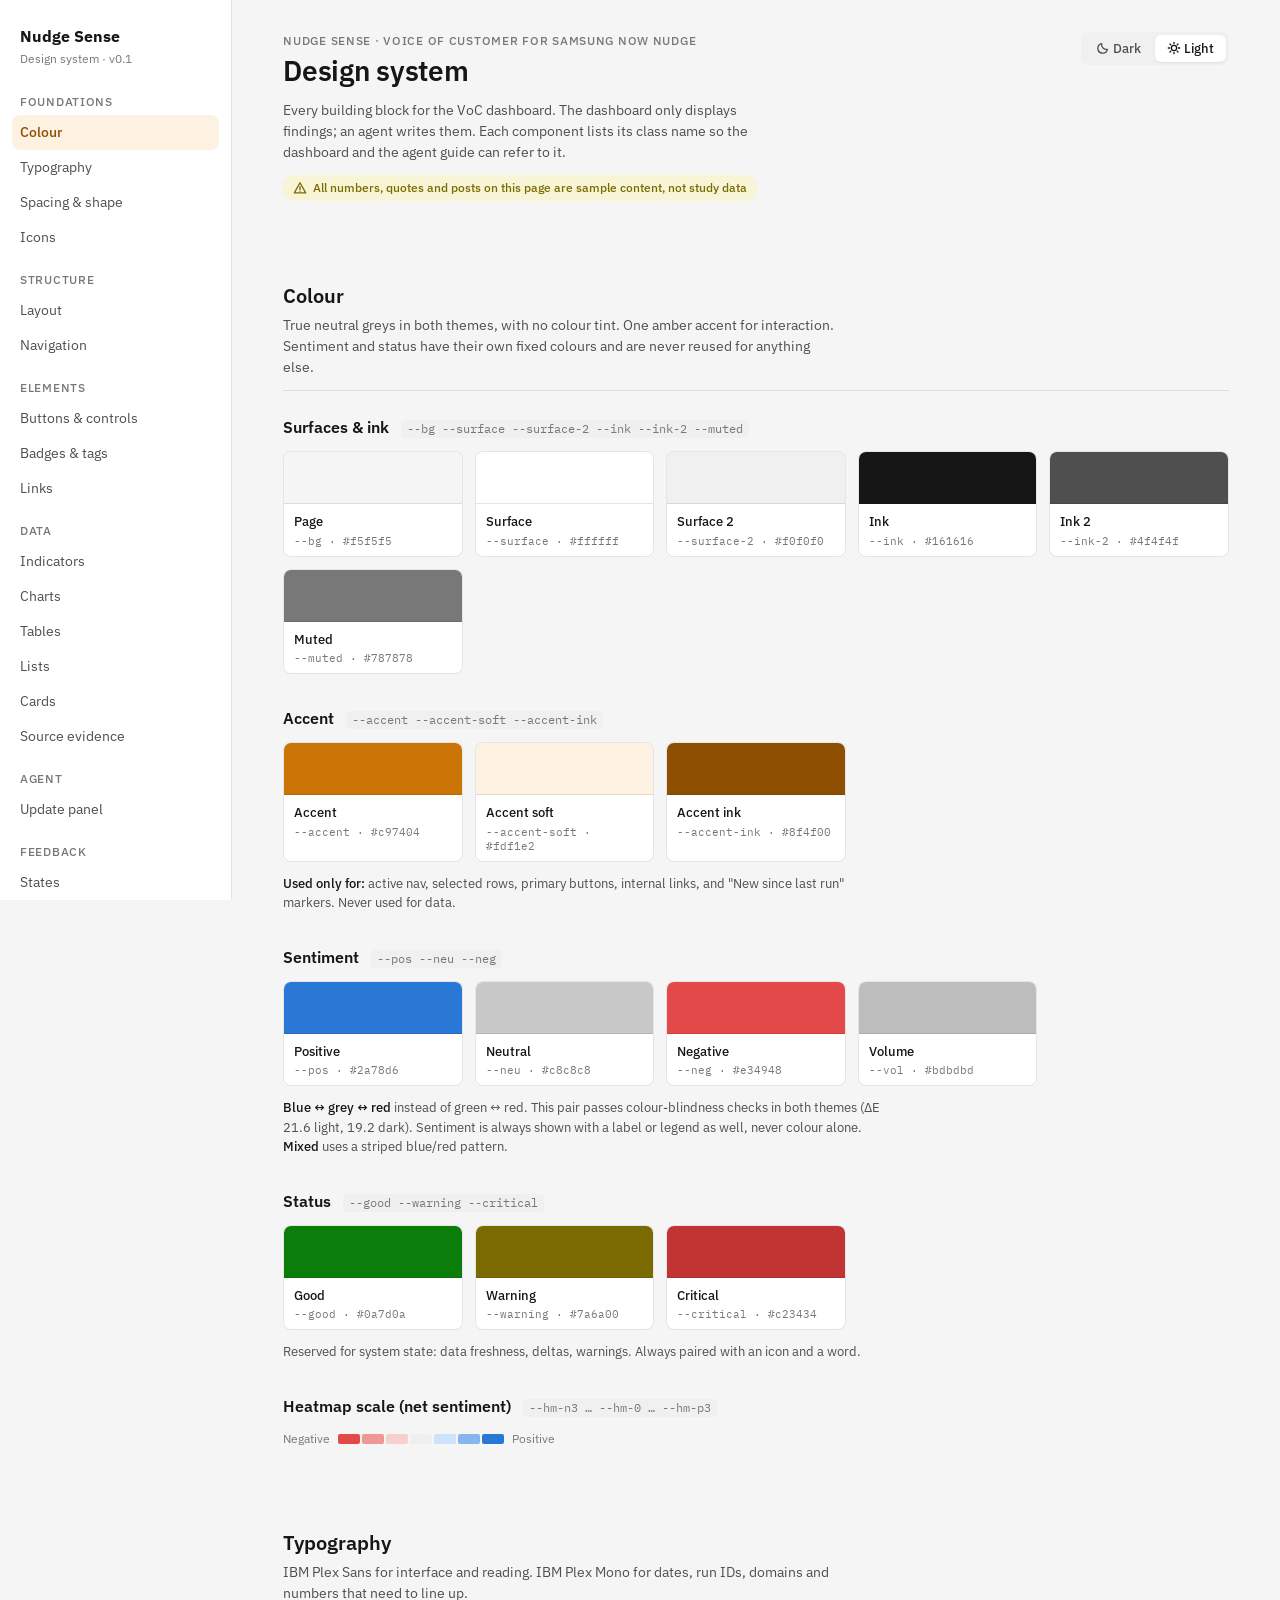
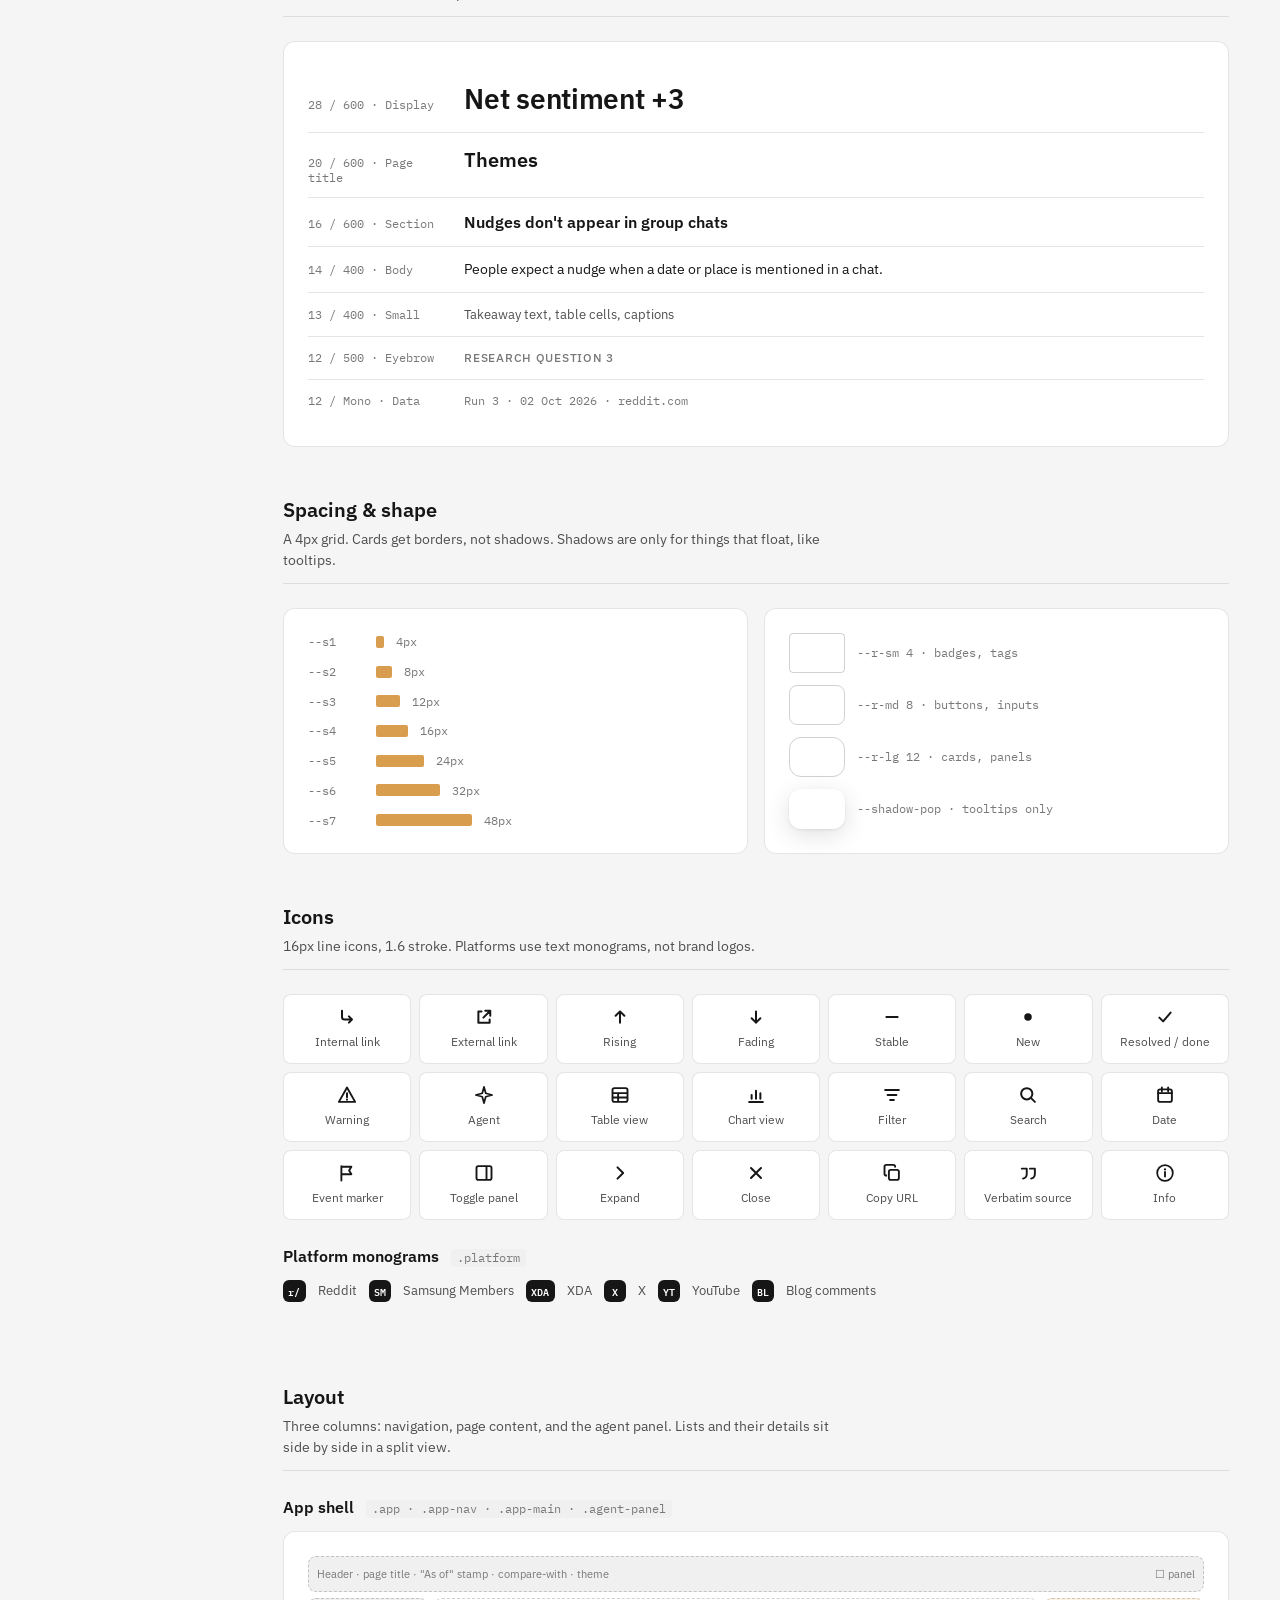
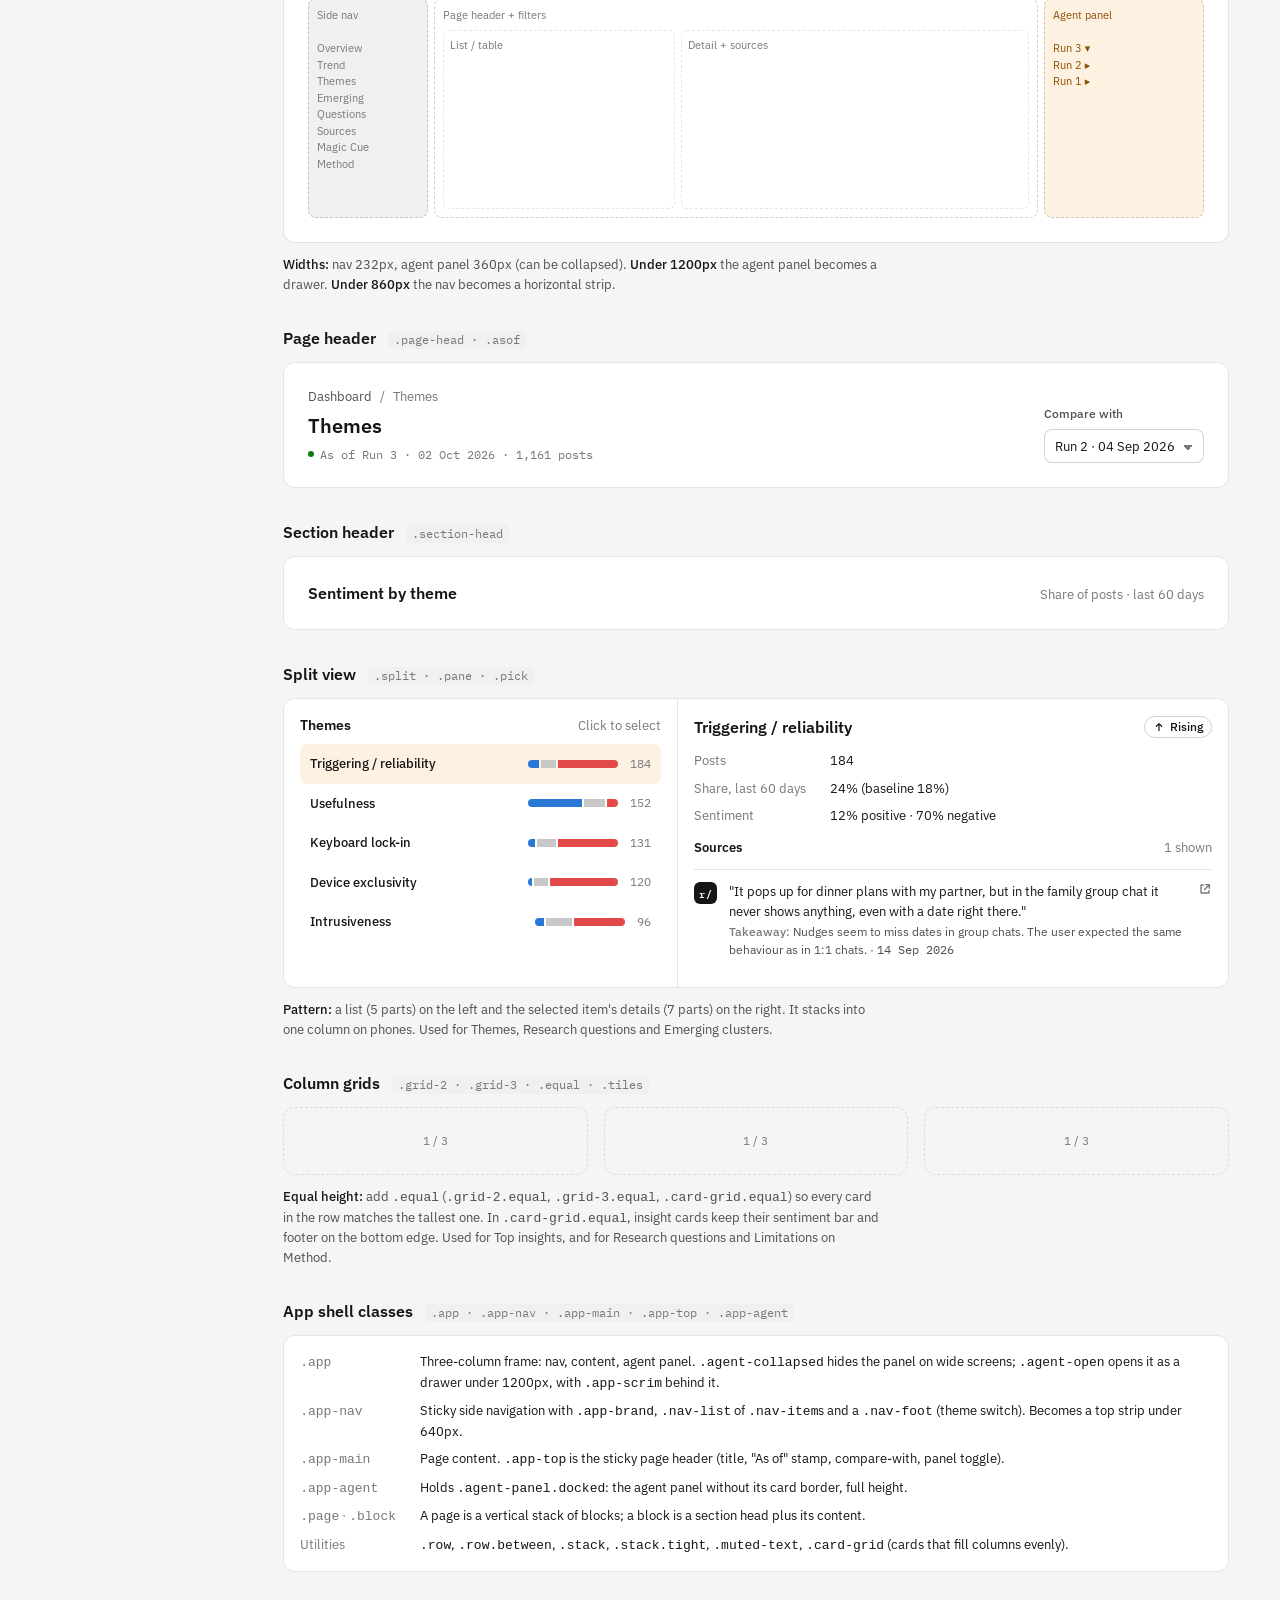
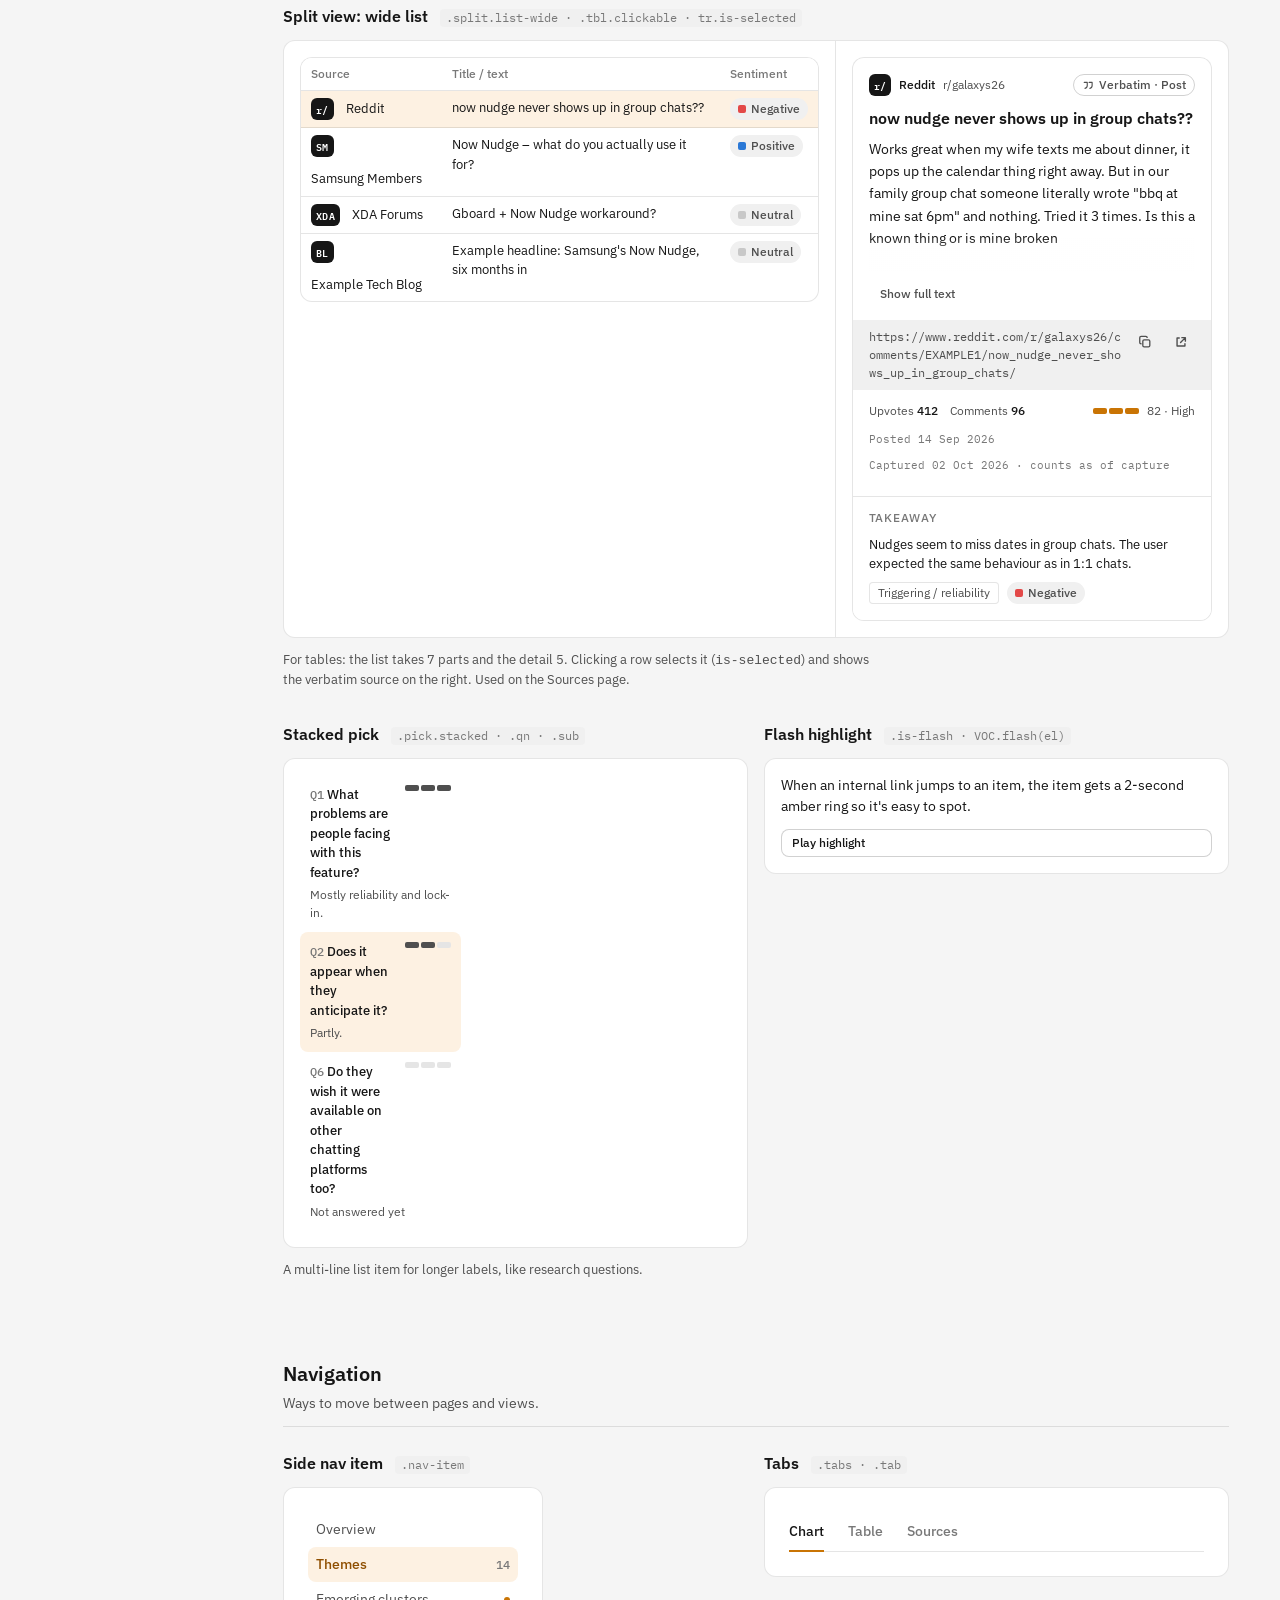
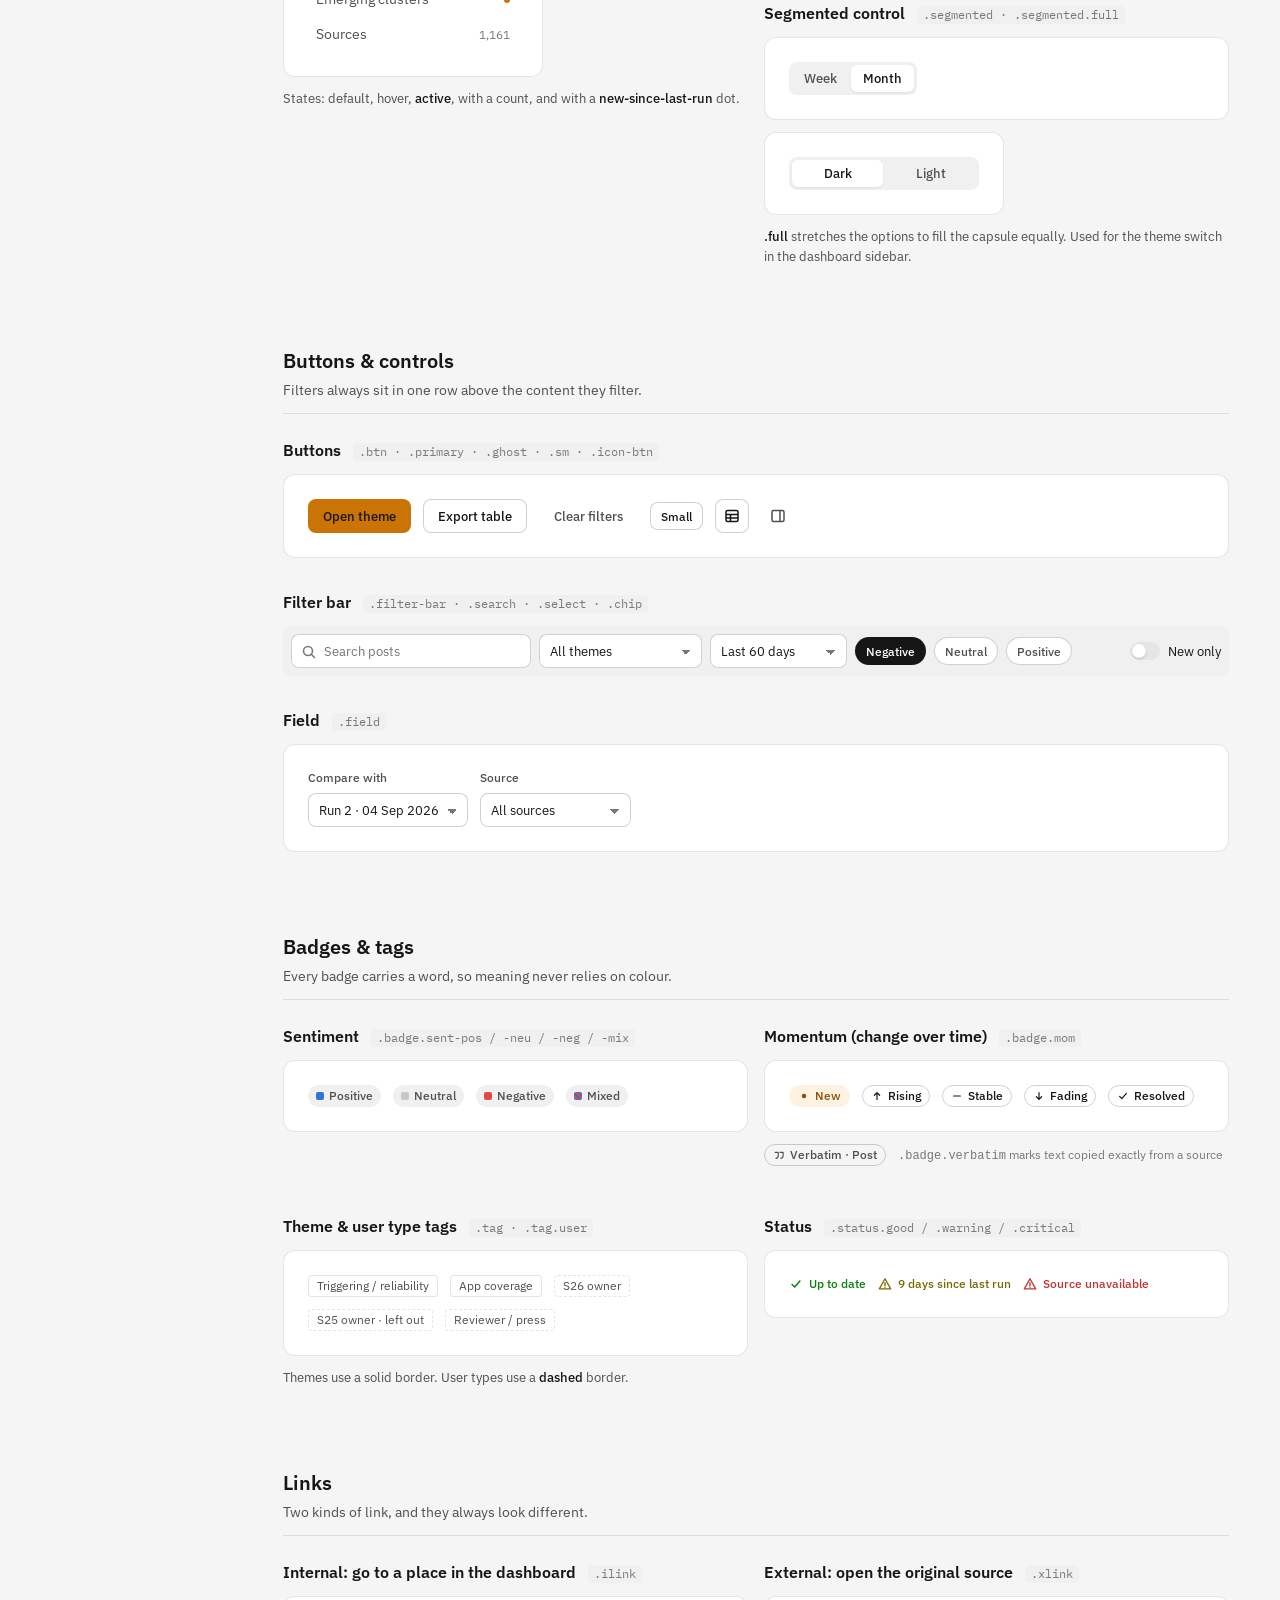
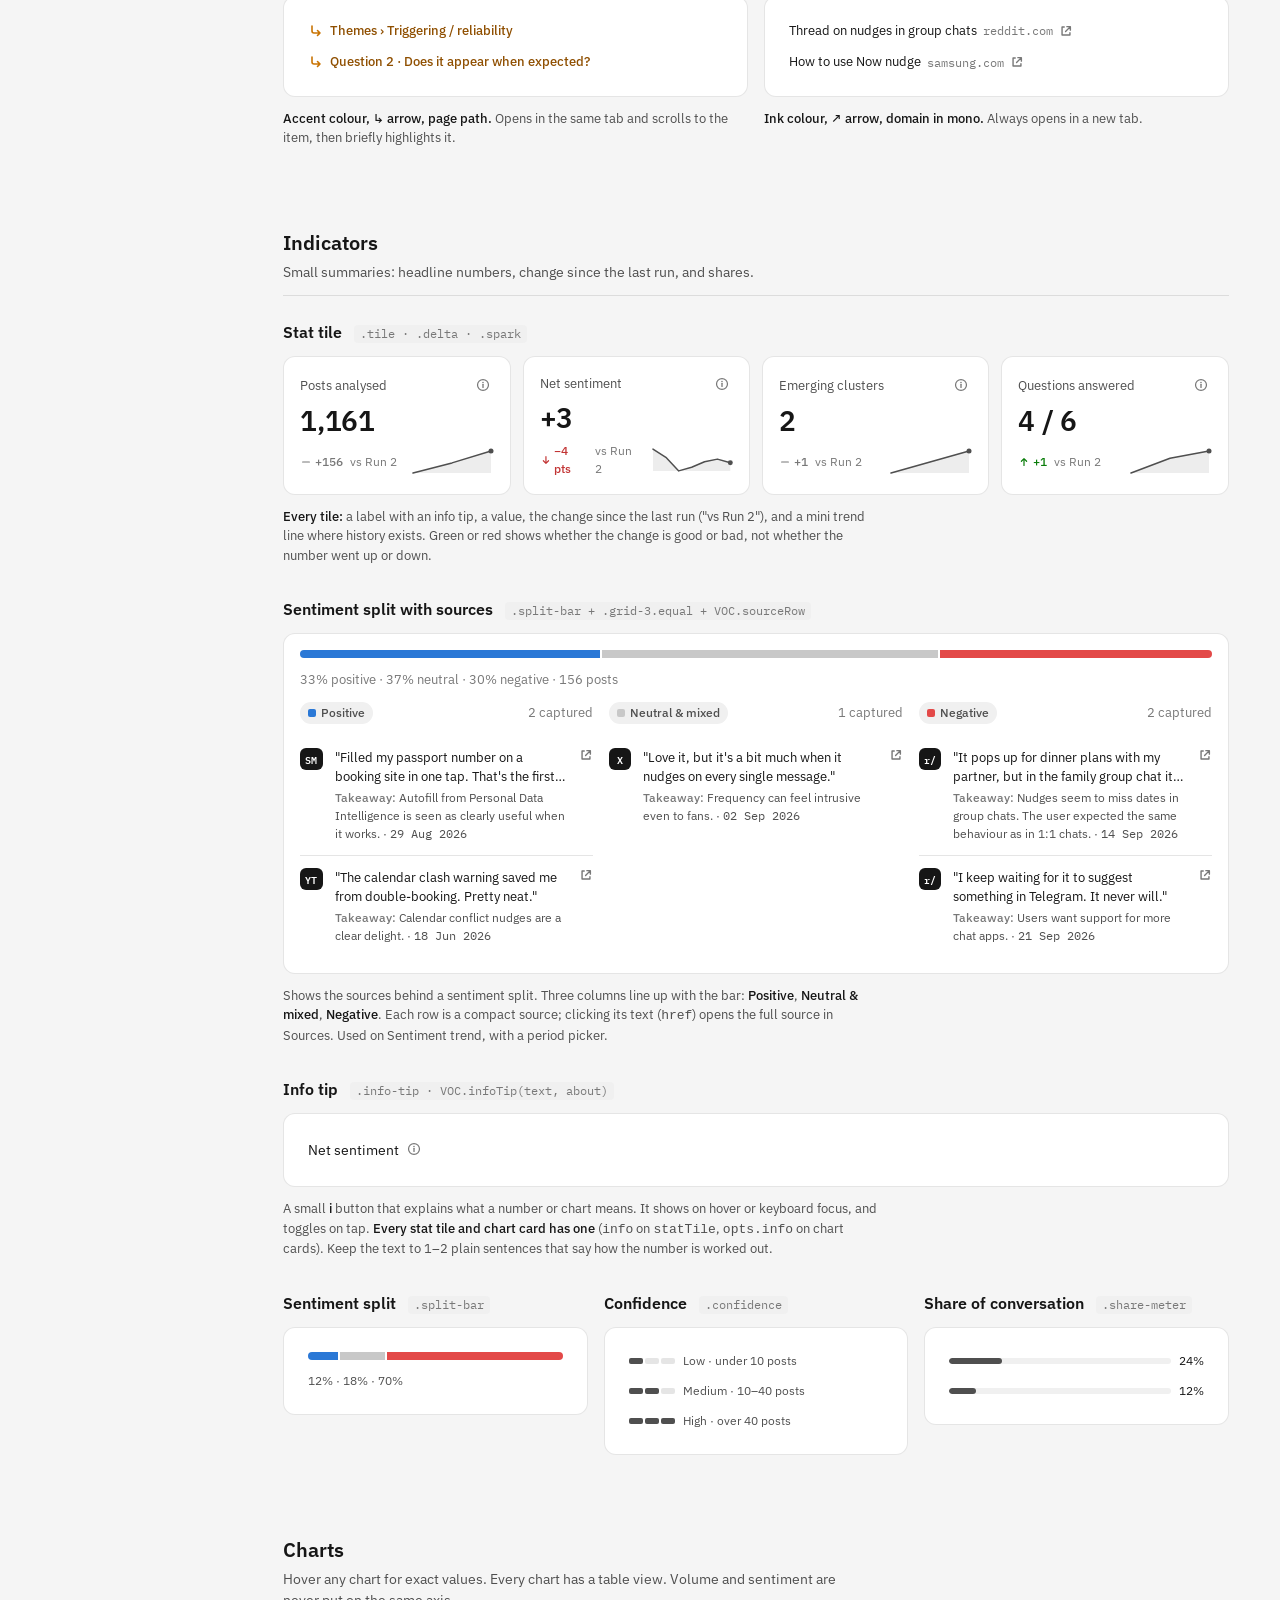
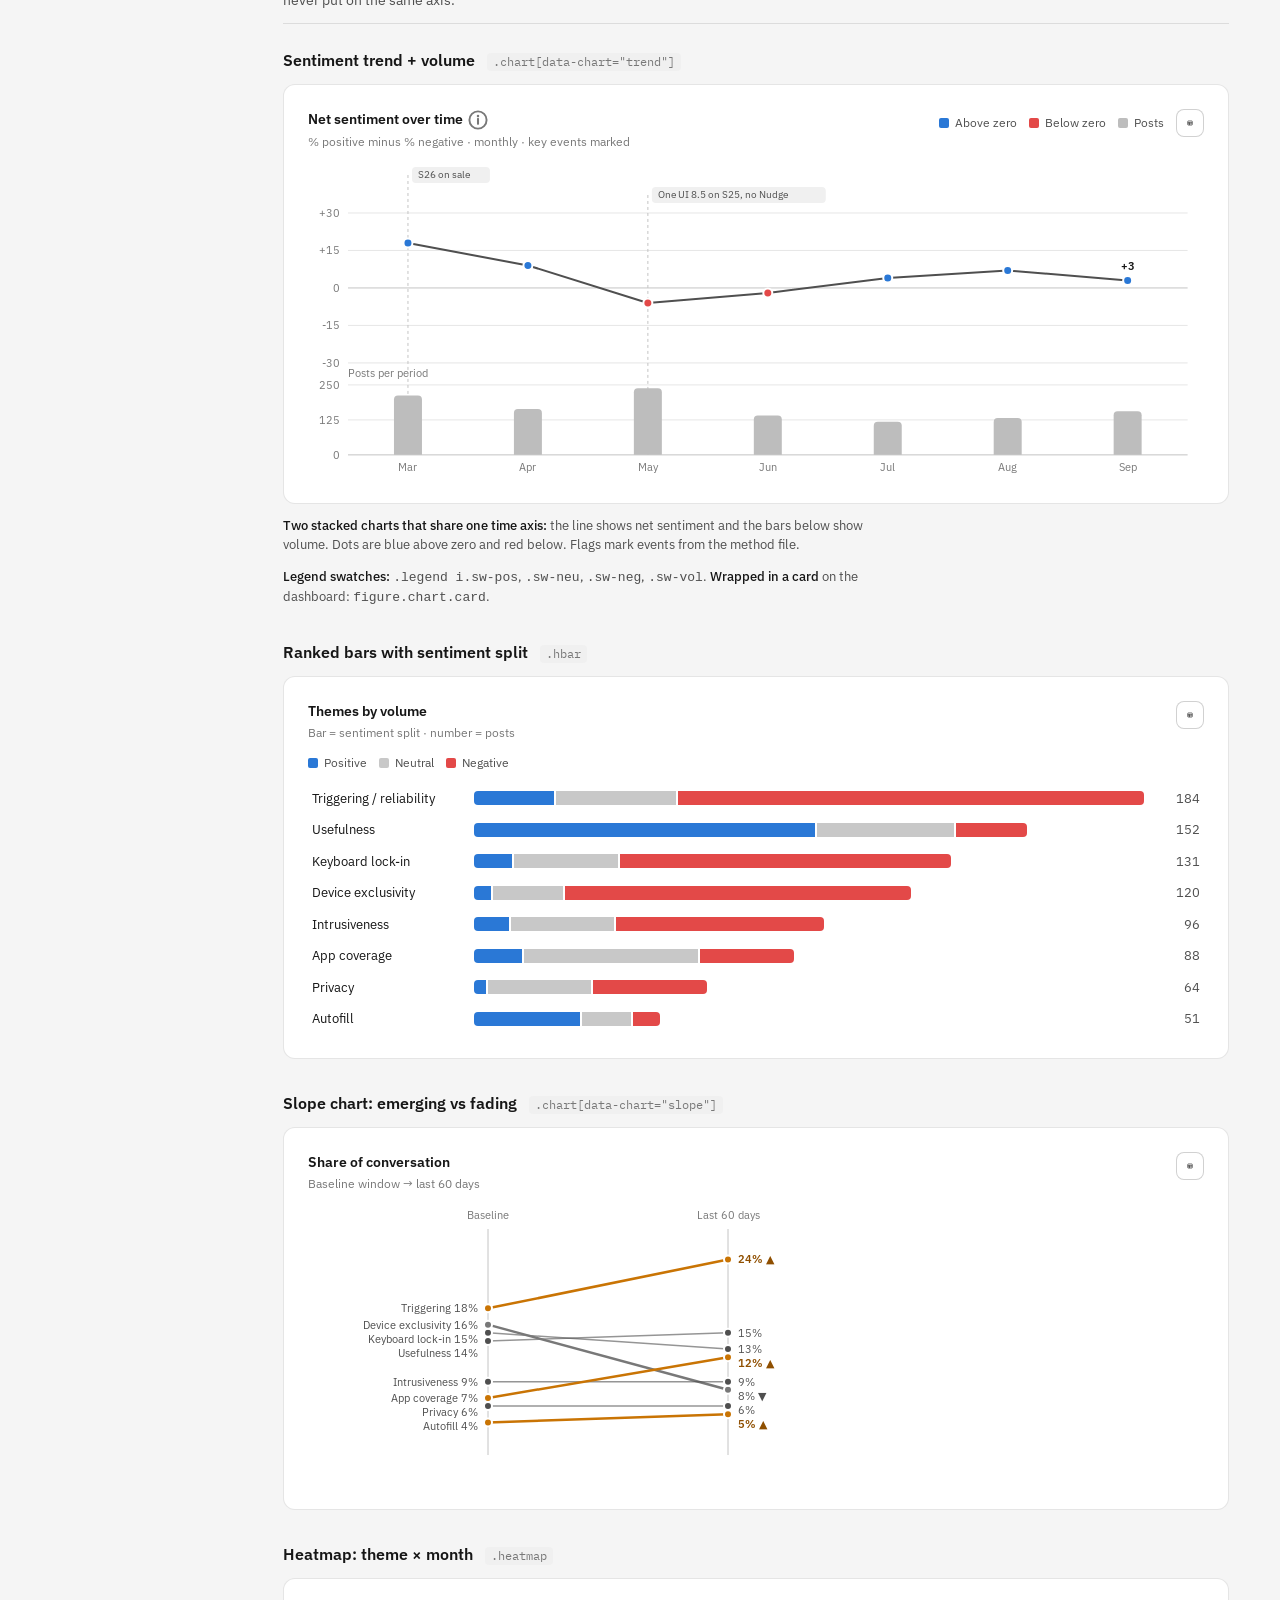
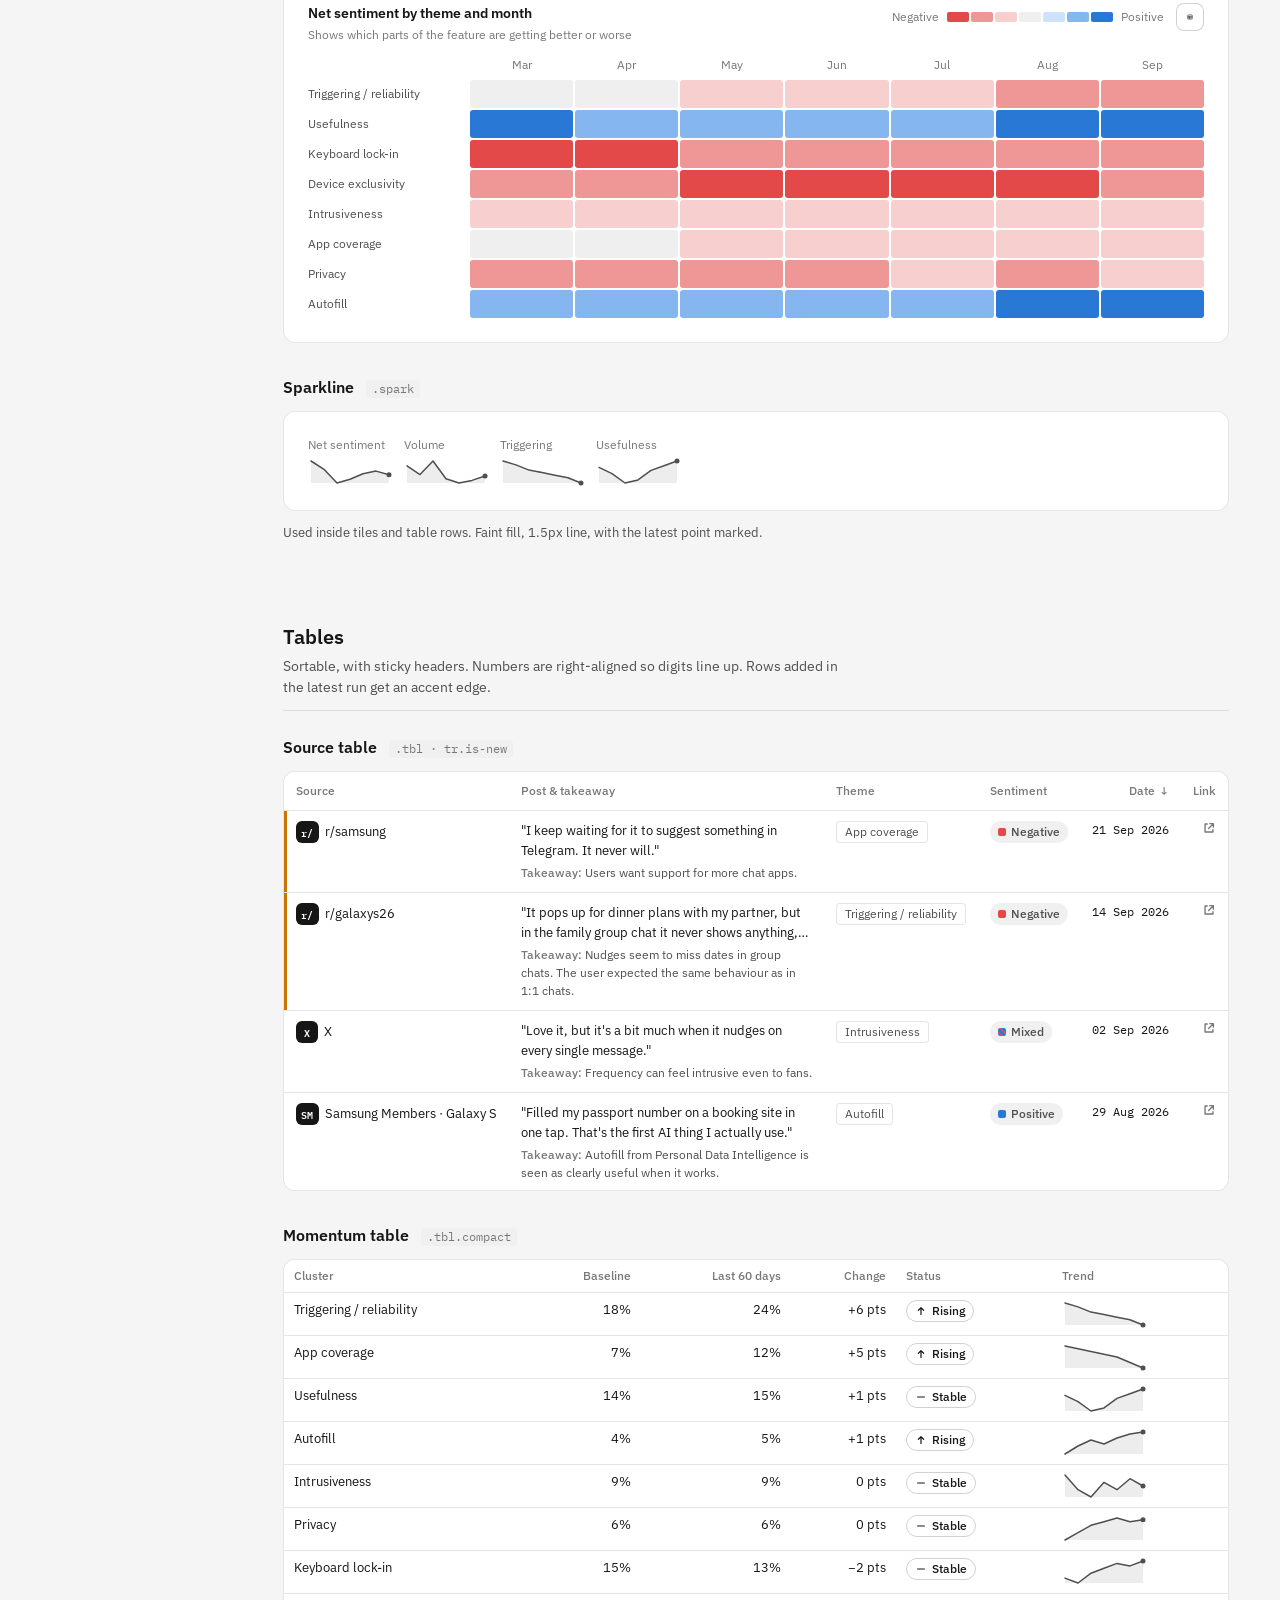
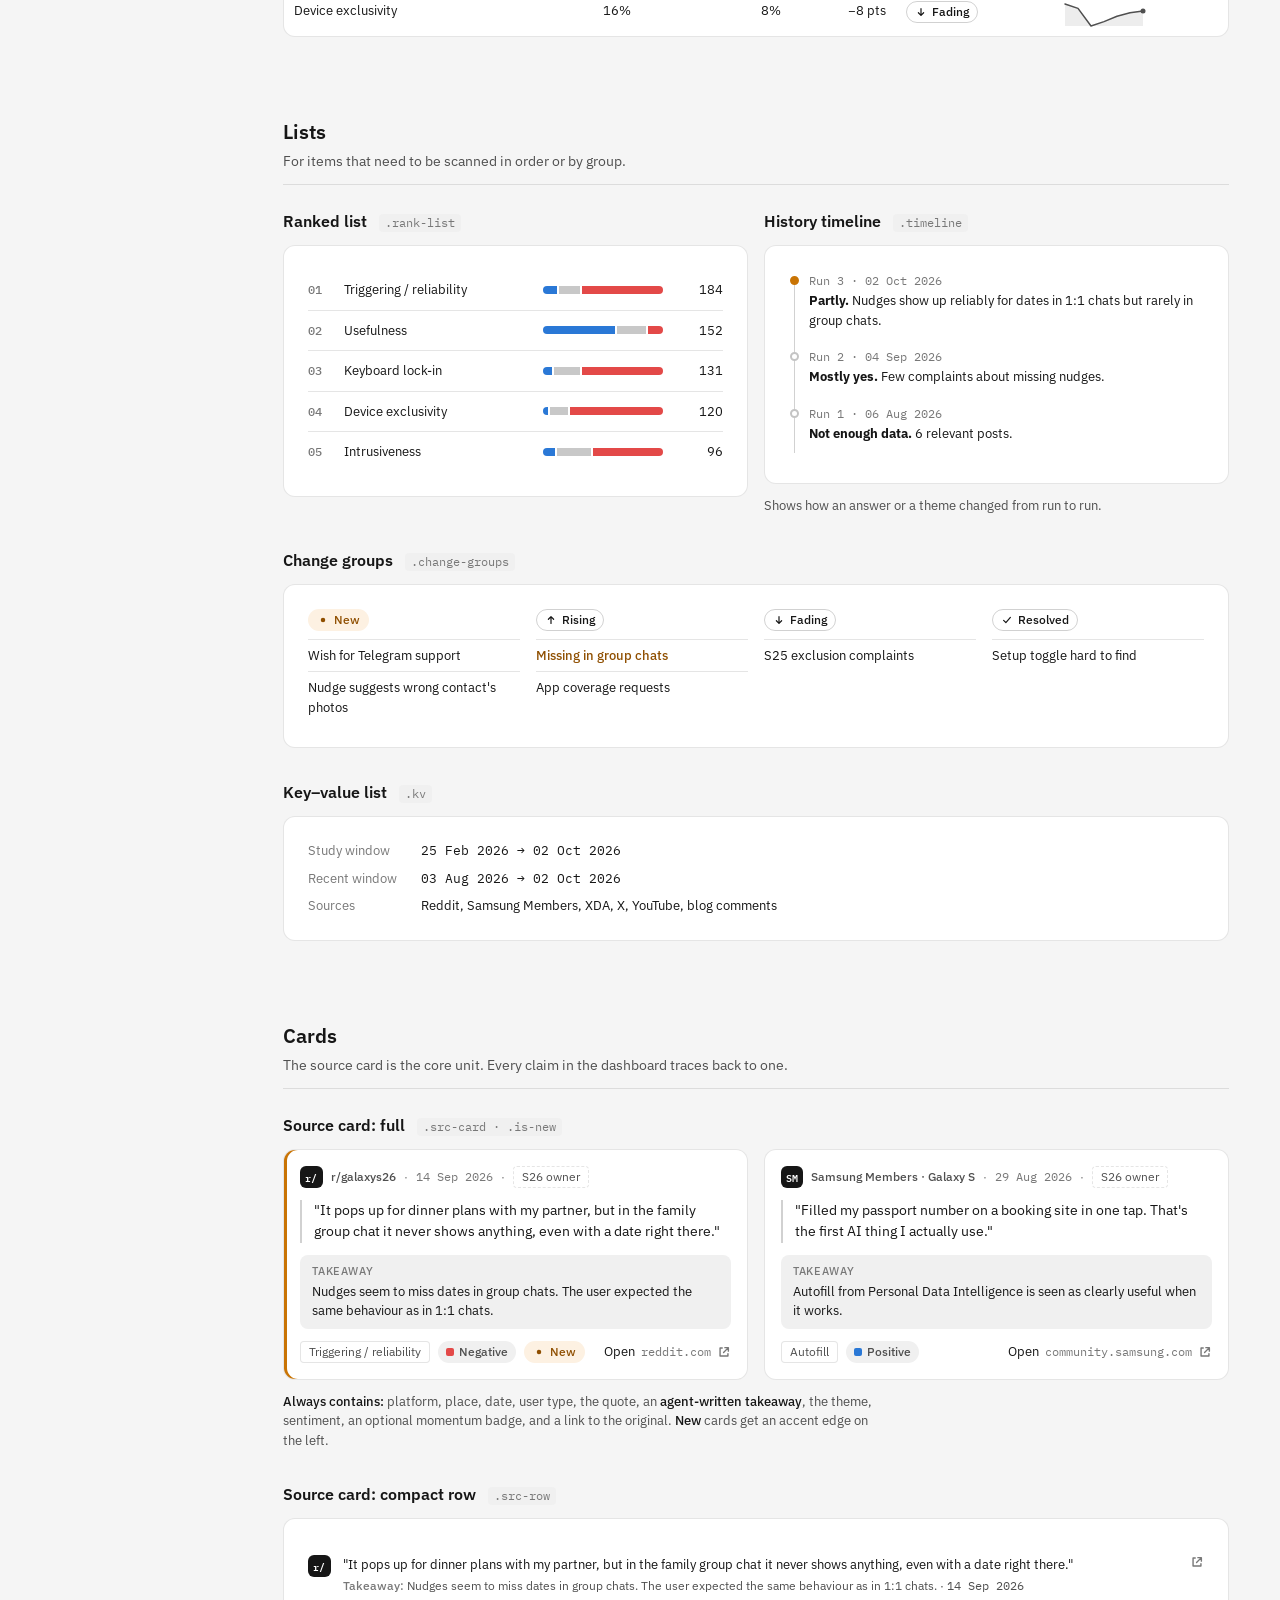
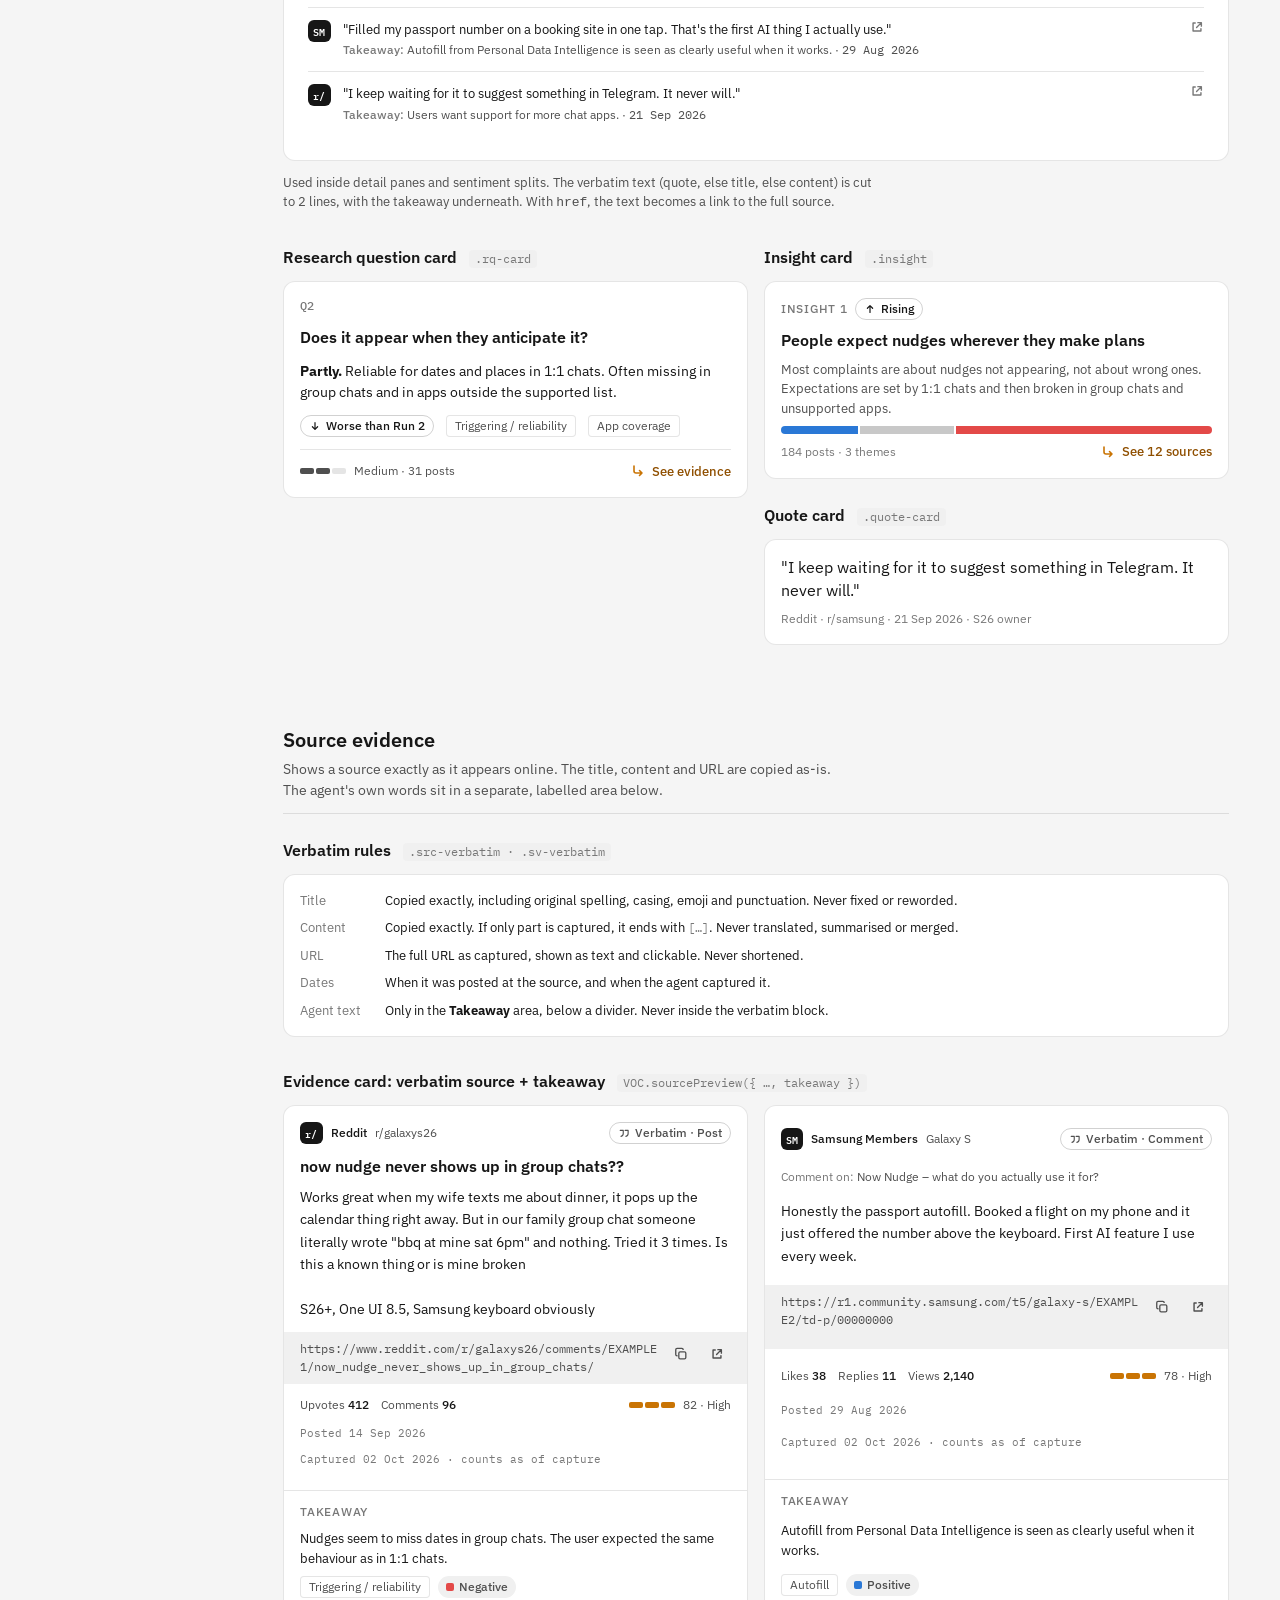
==== dashboard/design-system.html @ 3400be4b "Nudge Sense: Now Nudge VoC dashboard, design system, method and Run 1 Co-Authored-By: Claude Opus 5." ====
<!doctype html>
<html lang="en">
<head>
<meta charset="utf-8">
<meta name="viewport" content="width=device-width, initial-scale=1, viewport-fit=cover">
<title>Nudge Sense Design System</title>
<link rel="stylesheet" href="voc-ds.css">
<!-- Documentation-page-only styles. Shared components live in voc-ds.css -->
<style>
/* =========================================================
   3. DOC SHELL (design-system page only)
   ========================================================= */
.doc { display: grid; grid-template-columns: 232px minmax(0, 1fr); min-height: 100vh; }
.doc-nav {
  position: sticky; top: 0; height: 100vh; overflow-y: auto;
  border-right: 1px solid var(--border); background: var(--surface);
  padding: var(--s5) var(--s3);
}
.doc-brand { padding: 0 var(--s2) var(--s5); }
.doc-brand b { display: block; font-size: var(--fs-lg); }
.doc-brand span { font-size: var(--fs-xs); color: var(--muted); }
.doc-nav .nav-group + .nav-group { margin-top: var(--s4); }
.doc-nav .eyebrow { padding: 0 var(--s2) var(--s1); display: block; }
.doc-main { padding-block: var(--s6) var(--s7); padding-inline: clamp(16px, 4vw, 56px); max-width: 1180px; width: 100%; }
.doc-top { display: flex; justify-content: space-between; align-items: flex-start; gap: var(--s4); flex-wrap: wrap; margin-bottom: var(--s6); }
.doc-top h1 { font-size: var(--fs-2xl); letter-spacing: -0.01em; }
.doc-top p { color: var(--ink-2); max-width: 62ch; margin-top: var(--s2); }
.doc-section { padding-top: var(--s7); scroll-margin-top: var(--s4); }
.doc-section > header { margin-bottom: var(--s5); border-bottom: 1px solid var(--border); padding-bottom: var(--s3); }
.doc-section > header h2 { font-size: var(--fs-xl); }
.doc-section > header p { color: var(--ink-2); margin-top: var(--s1); max-width: 70ch; }
.spec { margin-bottom: var(--s6); }
.spec-head { display: flex; align-items: baseline; gap: var(--s3); flex-wrap: wrap; margin-bottom: var(--s3); }
.spec-head h3 { font-size: var(--fs-lg); }
.spec-head code { font: 400 var(--fs-xs)/1 var(--mono); color: var(--muted); background: var(--surface-2); padding: 3px 6px; border-radius: var(--r-sm); }
.spec-note { color: var(--ink-2); font-size: var(--fs-sm); margin-top: var(--s3); max-width: 75ch; }
.spec-note b { color: var(--ink); font-weight: 500; }
.stage { background: var(--surface); border: 1px solid var(--border); border-radius: var(--r-lg); padding: var(--s5); }
.stage.plain { background: transparent; border-style: dashed; }
.sample-flag {
  display: inline-flex; align-items: center; gap: 6px; font-size: var(--fs-xs); font-weight: 500;
  color: var(--warning); background: var(--warning-soft); padding: 4px 10px; border-radius: var(--r-pill);
}
@media (max-width: 1000px) {
  .doc { grid-template-columns: 196px minmax(0, 1fr); }
  .doc-nav { padding-inline: var(--s2); }
}
@media (max-width: 640px) {
  .doc { grid-template-columns: minmax(0, 1fr); }
  .doc-nav { position: sticky; height: auto; z-index: 5; border-right: 0; border-bottom: 1px solid var(--border); padding: var(--s3) 16px; display: flex; gap: var(--s2); overflow-x: auto; white-space: nowrap; }
  .doc-brand, .doc-nav .eyebrow { display: none; }
  .doc-nav .nav-group { display: flex; gap: var(--s1); }
  .doc-nav .nav-group + .nav-group { margin-top: 0; }
}

/* App-shell wireframe */
.shell { display: grid; grid-template-columns: 120px 1fr 160px; grid-template-rows: 36px 220px; gap: 6px; font-size: 11px; color: var(--muted); }
.shell > div { border: 1px dashed var(--border-strong); border-radius: var(--r-md); padding: 8px; background: var(--surface-2); }
.shell .top { grid-column: 1 / -1; display: flex; justify-content: space-between; align-items: center; }
.shell .main { display: grid; grid-template-rows: auto 1fr; gap: 6px; background: var(--surface); }
.shell .main .split-wf { display: grid; grid-template-columns: 2fr 3fr; gap: 6px; }
.shell .main .split-wf > div { border: 1px dashed var(--border); border-radius: 6px; padding: 6px; }
.shell .agent { background: var(--accent-soft); color: var(--accent-ink); }
@media (max-width: 640px) { .shell { grid-template-columns: 1fr; grid-template-rows: auto; } .shell > div { min-height: 60px; } }

/* Foundations specimens */
.swatches { display: grid; grid-template-columns: repeat(auto-fill, minmax(150px, 1fr)); gap: var(--s3); }
.swatch { border: 1px solid var(--border); border-radius: var(--r-md); overflow: hidden; background: var(--surface); }
.swatch .chipc { height: 52px; border-bottom: 1px solid var(--border); }
.swatch .info { padding: 8px 10px; display: grid; gap: 2px; }
.swatch .info b { font-size: var(--fs-sm); font-weight: 500; }
.swatch .info span { font: 400 11px var(--mono); color: var(--muted); }
.type-row { display: grid; grid-template-columns: 140px 1fr; gap: var(--s4); align-items: baseline; padding: var(--s3) 0; border-top: 1px solid var(--border); }
.type-row:first-child { border-top: 0; }
.type-row .meta { font: 400 var(--fs-xs) var(--mono); color: var(--muted); }
.space-row { display: flex; align-items: center; gap: var(--s3); font: 400 var(--fs-xs) var(--mono); color: var(--muted); }
.space-row i { display: block; height: 12px; background: var(--accent); border-radius: 2px; opacity: .7; }
.icon-grid { display: grid; grid-template-columns: repeat(auto-fill, minmax(120px, 1fr)); gap: var(--s2); }
.icon-cell { display: grid; justify-items: center; gap: 6px; padding: var(--s3); border: 1px solid var(--border); border-radius: var(--r-md); font-size: var(--fs-xs); color: var(--ink-2); background: var(--surface); }
.icon-cell svg { color: var(--ink); }
@media (max-width: 560px) { .type-row { grid-template-columns: 1fr; gap: 4px; } .hbar-row { grid-template-columns: 96px minmax(0,1fr) 36px; } .rank-list li { grid-template-columns: 20px minmax(0,1fr) 44px; } .rank-list li .split-bar { display: none; } }
</style>
</head>
<body>

<!-- Icon sprite is injected by voc-ds.js -->

<div class="doc">
  <!-- ============ SIDE NAV ============ -->
  <nav class="doc-nav" aria-label="Design system sections">
    <div class="doc-brand"><b>Nudge Sense</b><span>Design system · v0.1</span></div>
    <div class="nav-group">
      <span class="eyebrow">Foundations</span>
      <a class="nav-item" href="#colour">Colour</a>
      <a class="nav-item" href="#type">Typography</a>
      <a class="nav-item" href="#space">Spacing &amp; shape</a>
      <a class="nav-item" href="#icons">Icons</a>
    </div>
    <div class="nav-group">
      <span class="eyebrow">Structure</span>
      <a class="nav-item" href="#layout">Layout</a>
      <a class="nav-item" href="#navigation">Navigation</a>
    </div>
    <div class="nav-group">
      <span class="eyebrow">Elements</span>
      <a class="nav-item" href="#controls">Buttons &amp; controls</a>
      <a class="nav-item" href="#badges">Badges &amp; tags</a>
      <a class="nav-item" href="#links">Links</a>
    </div>
    <div class="nav-group">
      <span class="eyebrow">Data</span>
      <a class="nav-item" href="#indicators">Indicators</a>
      <a class="nav-item" href="#charts">Charts</a>
      <a class="nav-item" href="#tables">Tables</a>
      <a class="nav-item" href="#lists">Lists</a>
      <a class="nav-item" href="#cards">Cards</a>
      <a class="nav-item" href="#evidence">Source evidence</a>
    </div>
    <div class="nav-group">
      <span class="eyebrow">Agent</span>
      <a class="nav-item" href="#agent">Update panel</a>
    </div>
    <div class="nav-group">
      <span class="eyebrow">Feedback</span>
      <a class="nav-item" href="#states">States</a>
    </div>
  </nav>

  <main class="doc-main">
    <div class="doc-top">
      <div>
        <div class="eyebrow">Nudge Sense · Voice of Customer for Samsung Now Nudge</div>
        <h1>Design system</h1>
        <p>Every building block for the VoC dashboard. The dashboard only displays findings; an agent writes them. Each component lists its class name so the dashboard and the agent guide can refer to it.</p>
        <p style="margin-top:12px"><span class="sample-flag"><svg width="14" height="14"><use href="#i-warn"/></svg>All numbers, quotes and posts on this page are sample content, not study data</span></p>
      </div>
      <div class="segmented" role="group" aria-label="Theme">
        <button type="button" data-theme-set="dark" aria-pressed="false"><svg width="14" height="14" style="vertical-align:-2px"><use href="#i-moon"/></svg> Dark</button>
        <button type="button" data-theme-set="light" aria-pressed="false"><svg width="14" height="14" style="vertical-align:-2px"><use href="#i-sun"/></svg> Light</button>
      </div>
    </div>

    <!-- ================= COLOUR ================= -->
    <section class="doc-section" id="colour">
      <header><h2>Colour</h2><p>True neutral greys in both themes, with no colour tint. One amber accent for interaction. Sentiment and status have their own fixed colours and are never reused for anything else.</p></header>

      <div class="spec">
        <div class="spec-head"><h3>Surfaces &amp; ink</h3><code>--bg --surface --surface-2 --ink --ink-2 --muted</code></div>
        <div class="swatches" id="sw-neutral"></div>
      </div>
      <div class="spec">
        <div class="spec-head"><h3>Accent</h3><code>--accent --accent-soft --accent-ink</code></div>
        <div class="swatches" id="sw-accent"></div>
        <p class="spec-note"><b>Used only for:</b> active nav, selected rows, primary buttons, internal links, and "New since last run" markers. Never used for data.</p>
      </div>
      <div class="spec">
        <div class="spec-head"><h3>Sentiment</h3><code>--pos --neu --neg</code></div>
        <div class="swatches" id="sw-sent"></div>
        <p class="spec-note"><b>Blue ↔ grey ↔ red</b> instead of green ↔ red. This pair passes colour-blindness checks in both themes (ΔE 21.6 light, 19.2 dark). Sentiment is always shown with a label or legend as well, never colour alone. <b>Mixed</b> uses a striped blue/red pattern.</p>
      </div>
      <div class="spec">
        <div class="spec-head"><h3>Status</h3><code>--good --warning --critical</code></div>
        <div class="swatches" id="sw-status"></div>
        <p class="spec-note">Reserved for system state: data freshness, deltas, warnings. Always paired with an icon and a word.</p>
      </div>
      <div class="spec">
        <div class="spec-head"><h3>Heatmap scale (net sentiment)</h3><code>--hm-n3 … --hm-0 … --hm-p3</code></div>
        <div class="scale-legend" id="scale-demo"></div>
      </div>
    </section>

    <!-- ================= TYPE ================= -->
    <section class="doc-section" id="type">
      <header><h2>Typography</h2><p>IBM Plex Sans for interface and reading. IBM Plex Mono for dates, run IDs, domains and numbers that need to line up.</p></header>
      <div class="stage">
        <div class="type-row"><span class="meta">28 / 600 · Display</span><span style="font-size:28px;font-weight:600;letter-spacing:-.01em">Net sentiment +3</span></div>
        <div class="type-row"><span class="meta">20 / 600 · Page title</span><span style="font-size:20px;font-weight:600">Themes</span></div>
        <div class="type-row"><span class="meta">16 / 600 · Section</span><span style="font-size:16px;font-weight:600">Nudges don't appear in group chats</span></div>
        <div class="type-row"><span class="meta">14 / 400 · Body</span><span>People expect a nudge when a date or place is mentioned in a chat.</span></div>
        <div class="type-row"><span class="meta">13 / 400 · Small</span><span style="font-size:13px;color:var(--ink-2)">Takeaway text, table cells, captions</span></div>
        <div class="type-row"><span class="meta">12 / 500 · Eyebrow</span><span class="eyebrow">Research question 3</span></div>
        <div class="type-row"><span class="meta">12 / Mono · Data</span><span class="mono" style="font-size:12px;color:var(--muted)">Run 3 · 02 Oct 2026 · reddit.com</span></div>
      </div>
    </section>

    <!-- ================= SPACE ================= -->
    <section class="doc-section" id="space">
      <header><h2>Spacing &amp; shape</h2><p>A 4px grid. Cards get borders, not shadows. Shadows are only for things that float, like tooltips.</p></header>
      <div class="grid-2">
        <div class="stage stack" id="space-scale"></div>
        <div class="stage stack">
          <div class="row"><div style="width:56px;height:40px;border:1px solid var(--border-strong);border-radius:4px"></div><span class="mono" style="font-size:12px;color:var(--muted)">--r-sm 4 · badges, tags</span></div>
          <div class="row"><div style="width:56px;height:40px;border:1px solid var(--border-strong);border-radius:8px"></div><span class="mono" style="font-size:12px;color:var(--muted)">--r-md 8 · buttons, inputs</span></div>
          <div class="row"><div style="width:56px;height:40px;border:1px solid var(--border-strong);border-radius:12px"></div><span class="mono" style="font-size:12px;color:var(--muted)">--r-lg 12 · cards, panels</span></div>
          <div class="row"><div style="width:56px;height:40px;border-radius:12px;background:var(--surface);box-shadow:var(--shadow-pop)"></div><span class="mono" style="font-size:12px;color:var(--muted)">--shadow-pop · tooltips only</span></div>
        </div>
      </div>
    </section>

    <!-- ================= ICONS ================= -->
    <section class="doc-section" id="icons">
      <header><h2>Icons</h2><p>16px line icons, 1.6 stroke. Platforms use text monograms, not brand logos.</p></header>
      <div class="icon-grid" id="icon-grid"></div>
      <div class="spec" style="margin-top:var(--s5)">
        <div class="spec-head"><h3>Platform monograms</h3><code>.platform</code></div>
        <div class="row">
          <span class="platform" title="Reddit">r/</span><span style="font-size:13px;color:var(--ink-2)">Reddit</span>
          <span class="platform" title="Samsung Members">SM</span><span style="font-size:13px;color:var(--ink-2)">Samsung Members</span>
          <span class="platform" title="XDA">XDA</span><span style="font-size:13px;color:var(--ink-2)">XDA</span>
          <span class="platform" title="X">X</span><span style="font-size:13px;color:var(--ink-2)">X</span>
          <span class="platform" title="YouTube">YT</span><span style="font-size:13px;color:var(--ink-2)">YouTube</span>
          <span class="platform" title="Blog comments">BL</span><span style="font-size:13px;color:var(--ink-2)">Blog comments</span>
        </div>
      </div>
    </section>

    <!-- ================= LAYOUT ================= -->
    <section class="doc-section" id="layout">
      <header><h2>Layout</h2><p>Three columns: navigation, page content, and the agent panel. Lists and their details sit side by side in a split view.</p></header>

      <div class="spec">
        <div class="spec-head"><h3>App shell</h3><code>.app · .app-nav · .app-main · .agent-panel</code></div>
        <div class="stage">
          <div class="shell">
            <div class="top"><span>Header · page title · "As of" stamp · compare-with · theme</span><span>☐ panel</span></div>
            <div>Side nav<br><br>Overview<br>Trend<br>Themes<br>Emerging<br>Questions<br>Sources<br>Magic Cue<br>Method</div>
            <div class="main"><div>Page header + filters</div><div class="split-wf"><div>List / table</div><div>Detail + sources</div></div></div>
            <div class="agent">Agent panel<br><br>Run 3 ▾<br>Run 2 ▸<br>Run 1 ▸</div>
          </div>
        </div>
        <p class="spec-note"><b>Widths:</b> nav 232px, agent panel 360px (can be collapsed). <b>Under 1200px</b> the agent panel becomes a drawer. <b>Under 860px</b> the nav becomes a horizontal strip.</p>
      </div>

      <div class="spec">
        <div class="spec-head"><h3>Page header</h3><code>.page-head · .asof</code></div>
        <div class="stage">
          <div class="page-head">
            <div>
              <div class="crumbs"><a href="#layout">Dashboard</a><span>/</span><span>Themes</span></div>
              <h2 style="margin-top:4px">Themes</h2>
              <span class="asof" style="margin-top:6px"><span class="live"></span>As of Run 3 · 02 Oct 2026 · 1,161 posts</span>
            </div>
            <div class="row">
              <div class="field"><label for="cmp1">Compare with</label>
                <select class="select" id="cmp1"><option>Run 2 · 04 Sep 2026</option><option>Run 1 · 06 Aug 2026</option><option>Baseline window</option></select></div>
            </div>
          </div>
        </div>
      </div>

      <div class="spec">
        <div class="spec-head"><h3>Section header</h3><code>.section-head</code></div>
        <div class="stage">
          <div class="section-head"><h3>Sentiment by theme</h3><p>Share of posts · last 60 days</p></div>
        </div>
      </div>

      <div class="spec">
        <div class="spec-head"><h3>Split view</h3><code>.split · .pane · .pick</code></div>
        <div class="split" id="split-demo">
          <div class="pane">
            <div class="section-head" style="margin-bottom:8px"><h3 style="font-size:14px">Themes</h3><p>Click to select</p></div>
            <div role="listbox" aria-label="Themes" id="split-list"></div>
          </div>
          <div class="pane" id="split-detail"></div>
        </div>
        <p class="spec-note"><b>Pattern:</b> a list (5 parts) on the left and the selected item's details (7 parts) on the right. It stacks into one column on phones. Used for Themes, Research questions and Emerging clusters.</p>
      </div>

      <div class="spec">
        <div class="spec-head"><h3>Column grids</h3><code>.grid-2 · .grid-3 · .equal · .tiles</code></div>
        <div class="grid-3">
          <div class="stage plain" style="text-align:center;color:var(--muted);font-size:12px">1 / 3</div>
          <div class="stage plain" style="text-align:center;color:var(--muted);font-size:12px">1 / 3</div>
          <div class="stage plain" style="text-align:center;color:var(--muted);font-size:12px">1 / 3</div>
        </div>
        <p class="spec-note"><b>Equal height:</b> add <code>.equal</code> (<code>.grid-2.equal</code>, <code>.grid-3.equal</code>, <code>.card-grid.equal</code>) so every card in the row matches the tallest one. In <code>.card-grid.equal</code>, insight cards keep their sentiment bar and footer on the bottom edge. Used for Top insights, and for Research questions and Limitations on Method.</p>
      </div>
      <div class="spec">
        <div class="spec-head"><h3>App shell classes</h3><code>.app · .app-nav · .app-main · .app-top · .app-agent</code></div>
        <div class="card">
          <dl class="kv">
            <dt><code>.app</code></dt><dd>Three-column frame: nav, content, agent panel. <code>.agent-collapsed</code> hides the panel on wide screens; <code>.agent-open</code> opens it as a drawer under 1200px, with <code>.app-scrim</code> behind it.</dd>
            <dt><code>.app-nav</code></dt><dd>Sticky side navigation with <code>.app-brand</code>, <code>.nav-list</code> of <code>.nav-item</code>s and a <code>.nav-foot</code> (theme switch). Becomes a top strip under 640px.</dd>
            <dt><code>.app-main</code></dt><dd>Page content. <code>.app-top</code> is the sticky page header (title, "As of" stamp, compare-with, panel toggle).</dd>
            <dt><code>.app-agent</code></dt><dd>Holds <code>.agent-panel.docked</code>: the agent panel without its card border, full height.</dd>
            <dt><code>.page</code> · <code>.block</code></dt><dd>A page is a vertical stack of blocks; a block is a section head plus its content.</dd>
            <dt>Utilities</dt><dd><code>.row</code>, <code>.row.between</code>, <code>.stack</code>, <code>.stack.tight</code>, <code>.muted-text</code>, <code>.card-grid</code> (cards that fill columns evenly).</dd>
          </dl>
        </div>
      </div>

      <div class="spec">
        <div class="spec-head"><h3>Split view: wide list</h3><code>.split.list-wide · .tbl.clickable · tr.is-selected</code></div>
        <div class="split list-wide">
          <div class="pane"><div class="table-wrap"><table class="tbl clickable compact" id="lw-table"><thead><tr><th>Source</th><th>Title / text</th><th>Sentiment</th></tr></thead><tbody></tbody></table></div></div>
          <div class="pane" id="lw-detail"></div>
        </div>
        <p class="spec-note">For tables: the list takes 7 parts and the detail 5. Clicking a row selects it (<code>is-selected</code>) and shows the verbatim source on the right. Used on the Sources page.</p>
      </div>

      <div class="grid-2">
        <div class="spec">
          <div class="spec-head"><h3>Stacked pick</h3><code>.pick.stacked · .qn · .sub</code></div>
          <div class="split"><div class="pane" id="stacked-demo" role="listbox" aria-label="Research questions"></div></div>
          <p class="spec-note">A multi-line list item for longer labels, like research questions.</p>
        </div>
        <div class="spec">
          <div class="spec-head"><h3>Flash highlight</h3><code>.is-flash · VOC.flash(el)</code></div>
          <div class="card stack" id="flash-demo">
            <p>When an internal link jumps to an item, the item gets a 2-second amber ring so it's easy to spot.</p>
            <button class="btn sm" type="button" id="flash-btn">Play highlight</button>
          </div>
        </div>
      </div>
    </section>

    <!-- ================= NAVIGATION ================= -->
    <section class="doc-section" id="navigation">
      <header><h2>Navigation</h2><p>Ways to move between pages and views.</p></header>
      <div class="grid-2">
        <div class="spec">
          <div class="spec-head"><h3>Side nav item</h3><code>.nav-item</code></div>
          <div class="stage" style="max-width:260px">
            <a class="nav-item" href="#navigation">Overview</a>
            <a class="nav-item is-active" href="#navigation" aria-current="page">Themes <span class="count">14</span></a>
            <a class="nav-item" href="#navigation">Emerging clusters <span class="dot-new" title="New since last run"></span></a>
            <a class="nav-item" href="#navigation">Sources <span class="count">1,161</span></a>
          </div>
          <p class="spec-note">States: default, hover, <b>active</b>, with a count, and with a <b>new-since-last-run</b> dot.</p>
        </div>
        <div class="spec">
          <div class="spec-head"><h3>Tabs</h3><code>.tabs · .tab</code></div>
          <div class="stage">
            <div class="tabs" role="tablist" id="tabs-demo">
              <button class="tab" role="tab" aria-selected="true">Chart</button>
              <button class="tab" role="tab" aria-selected="false">Table</button>
              <button class="tab" role="tab" aria-selected="false">Sources</button>
            </div>
          </div>
          <div class="spec-head" style="margin-top:var(--s5)"><h3>Segmented control</h3><code>.segmented · .segmented.full</code></div>
          <div class="stage">
            <div class="segmented" role="group" aria-label="Time grain" data-seg>
              <button type="button" aria-pressed="false">Week</button>
              <button type="button" aria-pressed="true">Month</button>
            </div>
          </div>
          <div class="stage" style="margin-top:var(--s3);max-width:240px">
            <div class="segmented full" role="group" aria-label="Full-width example" data-seg>
              <button type="button" aria-pressed="true">Dark</button>
              <button type="button" aria-pressed="false">Light</button>
            </div>
          </div>
          <p class="spec-note"><b>.full</b> stretches the options to fill the capsule equally. Used for the theme switch in the dashboard sidebar.</p>
        </div>
      </div>
    </section>

    <!-- ================= CONTROLS ================= -->
    <section class="doc-section" id="controls">
      <header><h2>Buttons &amp; controls</h2><p>Filters always sit in one row above the content they filter.</p></header>
      <div class="spec">
        <div class="spec-head"><h3>Buttons</h3><code>.btn · .primary · .ghost · .sm · .icon-btn</code></div>
        <div class="stage row">
          <button class="btn primary" type="button">Open theme</button>
          <button class="btn" type="button">Export table</button>
          <button class="btn ghost" type="button">Clear filters</button>
          <button class="btn sm" type="button">Small</button>
          <button class="btn icon-btn" type="button" aria-label="Show as table" title="Show as table"><svg width="16" height="16"><use href="#i-table"/></svg></button>
          <button class="btn icon-btn ghost" type="button" aria-label="Toggle agent panel" title="Toggle agent panel"><svg width="16" height="16"><use href="#i-panel"/></svg></button>
        </div>
      </div>
      <div class="spec">
        <div class="spec-head"><h3>Filter bar</h3><code>.filter-bar · .search · .select · .chip</code></div>
        <div class="filter-bar">
          <div class="search"><svg width="16" height="16"><use href="#i-search"/></svg><input class="input" id="flt-q" type="search" placeholder="Search posts" aria-label="Search posts"></div>
          <select class="select" id="flt-theme" aria-label="Theme"><option>All themes</option><option>Triggering / reliability</option><option>Keyboard lock-in</option></select>
          <select class="select" id="flt-date" aria-label="Date range"><option>Last 60 days</option><option>Last 30 days</option><option>Since launch</option><option>Baseline window</option></select>
          <span class="chip" role="button" tabindex="0" aria-pressed="true" data-chip>Negative</span>
          <span class="chip" role="button" tabindex="0" aria-pressed="false" data-chip>Neutral</span>
          <span class="chip" role="button" tabindex="0" aria-pressed="false" data-chip>Positive</span>
          <span class="spacer"></span>
          <label class="toggle"><input type="checkbox" id="flt-new"> New only</label>
        </div>
      </div>
      <div class="spec">
        <div class="spec-head"><h3>Field</h3><code>.field</code></div>
        <div class="stage row" style="align-items:flex-end">
          <div class="field"><label for="fld-a">Compare with</label><select class="select" id="fld-a"><option>Run 2 · 04 Sep 2026</option></select></div>
          <div class="field"><label for="fld-b">Source</label><select class="select" id="fld-b"><option>All sources</option><option>Reddit</option><option>Samsung Members</option></select></div>
        </div>
      </div>
    </section>

    <!-- ================= BADGES ================= -->
    <section class="doc-section" id="badges">
      <header><h2>Badges &amp; tags</h2><p>Every badge carries a word, so meaning never relies on colour.</p></header>
      <div class="grid-2">
        <div class="spec">
          <div class="spec-head"><h3>Sentiment</h3><code>.badge.sent-pos / -neu / -neg / -mix</code></div>
          <div class="stage row">
            <span class="badge sent-pos"><span class="sw"></span>Positive</span>
            <span class="badge sent-neu"><span class="sw"></span>Neutral</span>
            <span class="badge sent-neg"><span class="sw"></span>Negative</span>
            <span class="badge sent-mix"><span class="sw"></span>Mixed</span>
          </div>
        </div>
        <div class="spec">
          <div class="spec-head"><h3>Momentum (change over time)</h3><code>.badge.mom</code></div>
          <div class="stage row">
            <span class="badge mom new"><svg width="12" height="12"><use href="#i-new"/></svg>New</span>
            <span class="badge mom"><svg width="12" height="12"><use href="#i-up"/></svg>Rising</span>
            <span class="badge mom"><svg width="12" height="12"><use href="#i-flat"/></svg>Stable</span>
            <span class="badge mom"><svg width="12" height="12"><use href="#i-down"/></svg>Fading</span>
            <span class="badge mom"><svg width="12" height="12"><use href="#i-check"/></svg>Resolved</span>
          </div>
          <div class="row" style="margin-top:var(--s3)"><span class="badge verbatim"><svg width="12" height="12"><use href="#i-quote"/></svg>Verbatim · Post</span><span style="font-size:12px;color:var(--muted)"><code>.badge.verbatim</code> marks text copied exactly from a source</span></div>
        </div>
        <div class="spec">
          <div class="spec-head"><h3>Theme &amp; user type tags</h3><code>.tag · .tag.user</code></div>
          <div class="stage row">
            <span class="tag">Triggering / reliability</span>
            <span class="tag">App coverage</span>
            <span class="tag user">S26 owner</span>
            <span class="tag user">S25 owner · left out</span>
            <span class="tag user">Reviewer / press</span>
          </div>
          <p class="spec-note">Themes use a solid border. User types use a <b>dashed</b> border.</p>
        </div>
        <div class="spec">
          <div class="spec-head"><h3>Status</h3><code>.status.good / .warning / .critical</code></div>
          <div class="stage row">
            <span class="status good"><svg width="14" height="14"><use href="#i-check"/></svg>Up to date</span>
            <span class="status warning"><svg width="14" height="14"><use href="#i-warn"/></svg>9 days since last run</span>
            <span class="status critical"><svg width="14" height="14"><use href="#i-warn"/></svg>Source unavailable</span>
          </div>
        </div>
      </div>
    </section>

    <!-- ================= LINKS ================= -->
    <section class="doc-section" id="links">
      <header><h2>Links</h2><p>Two kinds of link, and they always look different.</p></header>
      <div class="grid-2">
        <div class="spec">
          <div class="spec-head"><h3>Internal: go to a place in the dashboard</h3><code>.ilink</code></div>
          <div class="stage stack">
            <a class="ilink" href="#charts"><svg width="16" height="16"><use href="#i-internal"/></svg>Themes › Triggering / reliability</a>
            <a class="ilink" href="#cards"><svg width="16" height="16"><use href="#i-internal"/></svg>Question 2 · Does it appear when expected?</a>
          </div>
          <p class="spec-note"><b>Accent colour, ↳ arrow, page path.</b> Opens in the same tab and scrolls to the item, then briefly highlights it.</p>
        </div>
        <div class="spec">
          <div class="spec-head"><h3>External: open the original source</h3><code>.xlink</code></div>
          <div class="stage stack">
            <a class="xlink" href="https://www.reddit.com/r/galaxys26/" target="_blank" rel="noopener noreferrer"><span class="label">Thread on nudges in group chats</span><span class="domain">reddit.com</span><svg width="14" height="14"><use href="#i-external"/></svg></a>
            <a class="xlink" href="https://www.samsung.com/us/support/answer/ANS10010355/" target="_blank" rel="noopener noreferrer"><span class="label">How to use Now nudge</span><span class="domain">samsung.com</span><svg width="14" height="14"><use href="#i-external"/></svg></a>
          </div>
          <p class="spec-note"><b>Ink colour, ↗ arrow, domain in mono.</b> Always opens in a new tab.</p>
        </div>
      </div>
    </section>

    <!-- ================= INDICATORS ================= -->
    <section class="doc-section" id="indicators">
      <header><h2>Indicators</h2><p>Small summaries: headline numbers, change since the last run, and shares.</p></header>
      <div class="spec">
        <div class="spec-head"><h3>Stat tile</h3><code>.tile · .delta · .spark</code></div>
        <div class="tiles" id="tiles-demo"></div>
        <p class="spec-note"><b>Every tile:</b> a label with an info tip, a value, the change since the last run ("vs Run 2"), and a mini trend line where history exists. Green or red shows whether the change is good or bad, not whether the number went up or down.</p>
      </div>
      <div class="spec">
        <div class="spec-head"><h3>Sentiment split with sources</h3><code>.split-bar + .grid-3.equal + VOC.sourceRow</code></div>
        <div class="card stack" id="split-sources-demo"></div>
        <p class="spec-note">Shows the sources behind a sentiment split. Three columns line up with the bar: <b>Positive</b>, <b>Neutral &amp; mixed</b>, <b>Negative</b>. Each row is a compact source; clicking its text (<code>href</code>) opens the full source in Sources. Used on Sentiment trend, with a period picker.</p>
      </div>
      <div class="spec">
        <div class="spec-head"><h3>Info tip</h3><code>.info-tip · VOC.infoTip(text, about)</code></div>
        <div class="stage row">
          <span class="row" style="gap:4px"><span>Net sentiment</span><span id="info-demo"></span></span>
        </div>
        <p class="spec-note">A small <b>i</b> button that explains what a number or chart means. It shows on hover or keyboard focus, and toggles on tap. <b>Every stat tile and chart card has one</b> (<code>info</code> on <code>statTile</code>, <code>opts.info</code> on chart cards). Keep the text to 1–2 plain sentences that say how the number is worked out.</p>
      </div>
      <div class="grid-3">
        <div class="spec">
          <div class="spec-head"><h3>Sentiment split</h3><code>.split-bar</code></div>
          <div class="stage stack">
            <div class="split-bar" role="img" aria-label="12% positive, 18% neutral, 70% negative"><span class="p" style="width:12%"></span><span class="n" style="width:18%"></span><span class="x" style="width:70%"></span></div>
            <span style="font-size:12px;color:var(--ink-2)">12% · 18% · 70%</span>
          </div>
        </div>
        <div class="spec">
          <div class="spec-head"><h3>Confidence</h3><code>.confidence</code></div>
          <div class="stage stack">
            <span class="confidence" data-level="1"><span class="track"><i></i><i></i><i></i></span>Low · under 10 posts</span>
            <span class="confidence" data-level="2"><span class="track"><i></i><i></i><i></i></span>Medium · 10–40 posts</span>
            <span class="confidence" data-level="3"><span class="track"><i></i><i></i><i></i></span>High · over 40 posts</span>
          </div>
        </div>
        <div class="spec">
          <div class="spec-head"><h3>Share of conversation</h3><code>.share-meter</code></div>
          <div class="stage stack">
            <div class="share-meter"><div class="bar"><i style="width:24%"></i></div><span class="num">24%</span></div>
            <div class="share-meter"><div class="bar"><i style="width:12%"></i></div><span class="num">12%</span></div>
          </div>
        </div>
      </div>
    </section>

    <!-- ================= CHARTS ================= -->
    <section class="doc-section" id="charts">
      <header><h2>Charts</h2><p>Hover any chart for exact values. Every chart has a table view. Volume and sentiment are never put on the same axis.</p></header>

      <div class="spec">
        <div class="spec-head"><h3>Sentiment trend + volume</h3><code>.chart[data-chart="trend"]</code></div>
        <div class="stage">
          <figure class="chart" data-chart-wrap>
            <div class="chart-head">
              <div><h4>Net sentiment over time<button type="button" class="info-tip" data-info="Net sentiment = % positive posts − % negative posts, per month. Bars show posts per month. Flags mark key events." aria-label="About Net sentiment over time"><svg width="14" height="14" aria-hidden="true"><use href="#i-info"/></svg></button></h4><p>% positive minus % negative · monthly · key events marked</p></div>
              <div class="row">
                <div class="legend"><span><i class="sw-pos"></i>Above zero</span><span><i class="sw-neg"></i>Below zero</span><span><i class="sw-vol"></i>Posts</span></div>
                <button class="btn sm icon-btn" type="button" data-table-toggle aria-label="Show as table" title="Show as table"><svg width="14" height="14"><use href="#i-table"/></svg></button>
              </div>
            </div>
            <div data-view="chart"><svg id="trend-svg" viewBox="0 0 680 300" role="img" aria-label="Net sentiment and post volume by month"></svg></div>
            <div data-view="table" hidden><div class="table-wrap"><table class="tbl compact chart-table" id="trend-table"></table></div></div>
          </figure>
        </div>
        <p class="spec-note"><b>Two stacked charts that share one time axis:</b> the line shows net sentiment and the bars below show volume. Dots are blue above zero and red below. Flags mark events from the method file.</p>
        <p class="spec-note"><b>Legend swatches:</b> <code>.legend i.sw-pos</code>, <code>.sw-neu</code>, <code>.sw-neg</code>, <code>.sw-vol</code>. <b>Wrapped in a card</b> on the dashboard: <code>figure.chart.card</code>.</p>
      </div>

      <div>
        <div class="spec">
          <div class="spec-head"><h3>Ranked bars with sentiment split</h3><code>.hbar</code></div>
          <div class="stage">
            <figure class="chart" data-chart-wrap>
              <div class="chart-head">
                <div><h4>Themes by volume</h4><p>Bar = sentiment split · number = posts</p></div>
                <button class="btn sm icon-btn" type="button" data-table-toggle aria-label="Show as table" title="Show as table"><svg width="14" height="14"><use href="#i-table"/></svg></button>
              </div>
              <div class="legend"><span><i class="sw-pos"></i>Positive</span><span><i class="sw-neu"></i>Neutral</span><span><i class="sw-neg"></i>Negative</span></div>
              <div data-view="chart"><div class="hbar" id="hbar"></div></div>
              <div data-view="table" hidden><div class="table-wrap"><table class="tbl compact chart-table" id="hbar-table"></table></div></div>
            </figure>
          </div>
        </div>
        <div class="spec">
          <div class="spec-head"><h3>Slope chart: emerging vs fading</h3><code>.chart[data-chart="slope"]</code></div>
          <div class="stage">
            <figure class="chart" data-chart-wrap>
              <div class="chart-head">
                <div><h4>Share of conversation</h4><p>Baseline window → last 60 days</p></div>
                <button class="btn sm icon-btn" type="button" data-table-toggle aria-label="Show as table" title="Show as table"><svg width="14" height="14"><use href="#i-table"/></svg></button>
              </div>
              <div data-view="chart"><svg id="slope-svg" style="max-width:600px" viewBox="0 0 440 280" role="img" aria-label="Theme share, baseline versus recent"></svg></div>
              <div data-view="table" hidden><div class="table-wrap"><table class="tbl compact chart-table" id="slope-table"></table></div></div>
            </figure>
          </div>
        </div>
      </div>

      <div class="spec">
        <div class="spec-head"><h3>Heatmap: theme × month</h3><code>.heatmap</code></div>
        <div class="stage">
          <figure class="chart" data-chart-wrap>
            <div class="chart-head">
              <div><h4>Net sentiment by theme and month</h4><p>Shows which parts of the feature are getting better or worse</p></div>
              <div class="row"><div class="scale-legend" id="hm-legend"></div>
              <button class="btn sm icon-btn" type="button" data-table-toggle aria-label="Show as table" title="Show as table"><svg width="14" height="14"><use href="#i-table"/></svg></button></div>
            </div>
            <div data-view="chart" style="overflow-x:auto"><div class="heatmap" id="heatmap"></div></div>
            <div data-view="table" hidden><div class="table-wrap"><table class="tbl compact chart-table" id="hm-table"></table></div></div>
          </figure>
        </div>
      </div>

      <div class="spec">
        <div class="spec-head"><h3>Sparkline</h3><code>.spark</code></div>
        <div class="stage row" id="spark-demo"></div>
        <p class="spec-note">Used inside tiles and table rows. Faint fill, 1.5px line, with the latest point marked.</p>
      </div>
    </section>

    <!-- ================= TABLES ================= -->
    <section class="doc-section" id="tables">
      <header><h2>Tables</h2><p>Sortable, with sticky headers. Numbers are right-aligned so digits line up. Rows added in the latest run get an accent edge.</p></header>
      <div class="spec">
        <div class="spec-head"><h3>Source table</h3><code>.tbl · tr.is-new</code></div>
        <div class="table-wrap">
          <table class="tbl" id="src-table">
            <thead><tr>
              <th aria-sort="none"><button type="button" data-sort="src">Source</button></th>
              <th>Post &amp; takeaway</th>
              <th aria-sort="none"><button type="button" data-sort="theme">Theme</button></th>
              <th aria-sort="none"><button type="button" data-sort="sent">Sentiment</button></th>
              <th class="r" aria-sort="descending"><button type="button" data-sort="date">Date</button></th>
              <th class="r">Link</th>
            </tr></thead>
            <tbody></tbody>
          </table>
        </div>
      </div>
      <div class="spec">
        <div class="spec-head"><h3>Momentum table</h3><code>.tbl.compact</code></div>
        <div class="table-wrap">
          <table class="tbl compact" id="mom-table">
            <thead><tr><th>Cluster</th><th class="r">Baseline</th><th class="r">Last 60 days</th><th class="r">Change</th><th>Status</th><th>Trend</th></tr></thead>
            <tbody></tbody>
          </table>
        </div>
      </div>
    </section>

    <!-- ================= LISTS ================= -->
    <section class="doc-section" id="lists">
      <header><h2>Lists</h2><p>For items that need to be scanned in order or by group.</p></header>
      <div class="grid-2">
        <div class="spec">
          <div class="spec-head"><h3>Ranked list</h3><code>.rank-list</code></div>
          <div class="stage"><ol class="list rank-list" id="rank-list"></ol></div>
        </div>
        <div class="spec">
          <div class="spec-head"><h3>History timeline</h3><code>.timeline</code></div>
          <div class="stage">
            <div id="tl-demo"></div>
          </div>
          <p class="spec-note">Shows how an answer or a theme changed from run to run.</p>
        </div>
      </div>
      <div class="spec">
        <div class="spec-head"><h3>Change groups</h3><code>.change-groups</code></div>
        <div class="stage">
          <div id="cg-demo"></div>
        </div>
      </div>
      <div class="spec">
        <div class="spec-head"><h3>Key–value list</h3><code>.kv</code></div>
        <div class="stage">
          <dl class="kv">
            <dt>Study window</dt><dd class="mono" style="font-size:13px">25 Feb 2026 → 02 Oct 2026</dd>
            <dt>Recent window</dt><dd class="mono" style="font-size:13px">03 Aug 2026 → 02 Oct 2026</dd>
            <dt>Sources</dt><dd>Reddit, Samsung Members, XDA, X, YouTube, blog comments</dd>
          </dl>
        </div>
      </div>
    </section>

    <!-- ================= CARDS ================= -->
    <section class="doc-section" id="cards">
      <header><h2>Cards</h2><p>The source card is the core unit. Every claim in the dashboard traces back to one.</p></header>

      <div class="spec">
        <div class="spec-head"><h3>Source card: full</h3><code>.src-card · .is-new</code></div>
        <div class="grid-2" id="src-cards"></div>
        <p class="spec-note"><b>Always contains:</b> platform, place, date, user type, the quote, an <b>agent-written takeaway</b>, the theme, sentiment, an optional momentum badge, and a link to the original. <b>New</b> cards get an accent edge on the left.</p>
      </div>

      <div class="spec">
        <div class="spec-head"><h3>Source card: compact row</h3><code>.src-row</code></div>
        <div class="stage" id="src-rows"></div>
        <p class="spec-note">Used inside detail panes and sentiment splits. The verbatim text (quote, else title, else content) is cut to 2 lines, with the takeaway underneath. With <code>href</code>, the text becomes a link to the full source.</p>
      </div>

      <div class="grid-2">
        <div class="spec">
          <div class="spec-head"><h3>Research question card</h3><code>.rq-card</code></div>
          <div id="rq-demo"></div>
        </div>
        <div class="spec">
          <div class="spec-head"><h3>Insight card</h3><code>.insight</code></div>
          <div id="insight-demo"></div>
          <div class="spec-head" style="margin-top:var(--s5)"><h3>Quote card</h3><code>.quote-card</code></div>
          <figure class="card quote-card" style="margin:0">
            <blockquote>"I keep waiting for it to suggest something in Telegram. It never will."</blockquote>
            <cite>Reddit · r/samsung · 21 Sep 2026 · S26 owner</cite>
          </figure>
        </div>
      </div>
    </section>

    <!-- ================= SOURCE EVIDENCE ================= -->
    <section class="doc-section" id="evidence">
      <header><h2>Source evidence</h2><p>Shows a source exactly as it appears online. The title, content and URL are copied as-is. The agent's own words sit in a separate, labelled area below.</p></header>

      <div class="spec">
        <div class="spec-head"><h3>Verbatim rules</h3><code>.src-verbatim · .sv-verbatim</code></div>
        <div class="card">
          <dl class="kv">
            <dt>Title</dt><dd>Copied exactly, including original spelling, casing, emoji and punctuation. Never fixed or reworded.</dd>
            <dt>Content</dt><dd>Copied exactly. If only part is captured, it ends with <span class="sv-cut">[…]</span>. Never translated, summarised or merged.</dd>
            <dt>URL</dt><dd>The full URL as captured, shown as text and clickable. Never shortened.</dd>
            <dt>Dates</dt><dd>When it was posted at the source, and when the agent captured it.</dd>
            <dt>Agent text</dt><dd>Only in the <b>Takeaway</b> area, below a divider. Never inside the verbatim block.</dd>
          </dl>
        </div>
      </div>

      <div class="spec">
        <div class="spec-head"><h3>Evidence card: verbatim source + takeaway</h3><code>VOC.sourcePreview({ …, takeaway })</code></div>
        <div class="grid-2" id="ev-evidence"></div>
        <p class="spec-note">The default way to show a source. A long post is cut to 6 lines with a <b>Show full text</b> button. The URL row has <b>Copy</b> and <b>Open ↗</b> buttons.</p>
      </div>

      <div class="spec">
        <div class="spec-head"><h3>Variants by source type</h3><code>kind: post · comment · article · video</code></div>
        <div class="grid-2" id="ev-variants"></div>
        <p class="spec-note"><b>Post</b> has a title and a body. <b>Comment</b> shows the thread it replies to. <b>Article</b> shows the headline and a captured excerpt. <b>Video comment</b> shows the video title. A source that has been <b>removed</b> keeps its captured text, dimmed and marked as unavailable.</p>
        <p class="spec-note"><b>Approximate dates</b> (<code>postedApprox</code>, e.g. "4 months ago" as shown by the source): the date shows as <code>~Jun 2026 (4 months ago)</code> via <code>VOC.fmtPosted()</code>, in cards, rows and tables, so it is never presented as exact.</p>
        <p class="spec-note"><b>New since the compared run</b> (<code>isNew: true</code>): accent edge on the left and a <b>New</b> badge in the header.</p>
      </div>

      <div class="spec">
        <div class="spec-head"><h3>Engagement</h3><code>.sv-eng · .eng-m · .eng-score · VOC.scoreEngagement()</code></div>
        <div class="card stack" id="eng-demo"></div>
        <p class="spec-note"><b>Counts</b> (upvotes, comments, reposts, views…) are copied exactly as shown on the platform at capture time, with platform-specific labels (Reddit: Upvotes; X: Likes, Reposts). <b>Score 0–100</b> = interactions (reactions + 2 × comments + 3 × shares − downvotes), log-scaled against the most-engaged captured post <b>on the same platform</b>. The amber 3-step track shows Low / Medium / High. Evidence lists are sorted by engagement.</p>
      </div>

      <div class="spec">
        <div class="spec-head"><h3>Engagement by platform</h3><code>VOC.platformEngagement() · .share-meter</code></div>
        <div class="table-wrap"><table class="tbl compact" id="plat-demo"><thead><tr><th>Platform</th><th class="r">Posts</th><th class="r">Interactions</th><th class="r">Median per post</th><th>Share of interactions</th></tr></thead><tbody></tbody></table></div>
        <p class="spec-note">Summary table on the Sources page. Section heads can carry an info tip.</p>
      </div>

      <div class="spec">
        <div class="spec-head"><h3>Sources considered</h3><code>.tbl.compact + .xlink + .status</code></div>
        <div class="table-wrap"><table class="tbl compact"><thead><tr><th>Platform</th><th>Source</th><th>Type</th><th>Scope</th><th>Status</th></tr></thead><tbody>
          <tr><td><span class="platform">r/</span></td><td><a class="xlink" href="https://www.reddit.com/r/samsung/" target="_blank" rel="noopener noreferrer"><span class="label">r/samsung</span><span class="domain">reddit.com</span><svg width="14" height="14"><use href="#i-external"/></svg></a></td><td>Subreddit</td><td>Primary</td><td><span class="status good"><svg width="14" height="14"><use href="#i-check"/></svg>Active</span></td></tr>
          <tr><td><span class="platform">r/</span></td><td><a class="xlink" href="https://www.reddit.com/r/galaxys26/" target="_blank" rel="noopener noreferrer"><span class="label">r/galaxys26</span><span class="domain">reddit.com</span><svg width="14" height="14"><use href="#i-external"/></svg></a></td><td>Subreddit</td><td>Primary</td><td><span class="status warning"><svg width="14" height="14"><use href="#i-warn"/></svg>To verify</span></td></tr>
        </tbody></table></div>
        <p class="spec-note">The list of sources on the Method page. Every source is an external link. <b>Status</b> marks sources still to be verified.</p>
      </div>
    </section>

    <!-- engagement specs live in Source evidence -->
    <!-- ================= AGENT PANEL ================= -->
    <section class="doc-section" id="agent">
      <header><h2>Agent update panel</h2><p>The agent writes one entry each time it runs. The newest entry is open by default. Every claim links to where it comes from.</p></header>
      <div class="grid-2" style="align-items:start">
        <aside class="agent-panel" aria-label="Agent updates">
          <div class="agent-head">
            <h4><svg width="16" height="16" style="color:var(--accent)"><use href="#i-agent"/></svg>Agent updates</h4>
            <button class="btn ghost sm icon-btn" type="button" aria-label="Collapse panel" title="Collapse panel"><svg width="14" height="14"><use href="#i-close"/></svg></button>
          </div>
          <div class="agent-body" id="runs-demo"></div>
        </aside>
        <div class="stack">
          <div class="card stack">
            <h4 style="font-size:14px">Anatomy of a run entry</h4>
            <dl class="kv">
              <dt>Header</dt><dd>Run number, date, posts added, sources checked, and the collection window ("Posts from … to …"). Runs are incremental: each covers only what was posted since the previous run.</dd>
              <dt>Summary</dt><dd>3–5 short bullets, written by the agent</dd>
              <dt>Go to</dt><dd>Internal links (↳, accent) to dashboard places</dd>
              <dt>Key sources</dt><dd>External links (↗, ink + domain), open in a new tab</dd>
            </dl>
          </div>
          <div class="card stack">
            <h4 style="font-size:14px">Behaviour</h4>
            <ul style="margin:0;padding-left:18px;font-size:13px;color:var(--ink-2);display:grid;gap:4px">
              <li>Latest run is open; older runs are collapsed.</li>
              <li>Clicking an internal link scrolls to the item and highlights it for 2 seconds.</li>
              <li>The panel can be collapsed. Under 1200px it becomes a drawer.</li>
            </ul>
          </div>
        </div>
      </div>
    </section>

    <!-- ================= STATES ================= -->
    <section class="doc-section" id="states">
      <header><h2>States</h2><p>What the dashboard shows when data is missing, old or loading.</p></header>
      <div class="spec">
        <div class="spec-head"><h3>Banners</h3><code>.banner.warning · .banner.critical</code></div>
        <div class="stack">
          <div class="banner warning" role="status"><svg width="16" height="16"><use href="#i-warn"/></svg><div><b>Data is 9 days old.</b> The last run was on 02 Oct 2026. Ask the agent to run a new VoC check.</div></div>
          <div class="banner critical" role="alert"><svg width="16" height="16"><use href="#i-warn"/></svg><div><b>X could not be checked in Run 3.</b> Numbers for this run leave out X posts.</div></div>
        </div>
      </div>
      <div class="grid-2">
        <div class="spec">
          <div class="spec-head"><h3>Empty state</h3><code>.empty</code></div>
          <div class="card empty">
            <svg width="32" height="32"><use href="#i-inbox"/></svg>
            <h4>No posts match these filters</h4>
            <p>Try a wider date range or clear the sentiment filter.</p>
            <button class="btn sm" type="button">Clear filters</button>
          </div>
        </div>
        <div class="spec">
          <div class="spec-head"><h3>Loading skeleton</h3><code>.skel</code></div>
          <div class="card stack">
            <div class="skel" style="height:14px;width:40%"></div>
            <div class="skel" style="height:28px;width:60%"></div>
            <div class="skel" style="height:10px;width:100%"></div>
            <div class="skel" style="height:10px;width:85%"></div>
          </div>
        </div>
      </div>
      <div class="spec">
        <div class="spec-head"><h3>Tooltip</h3><code>.tooltip</code></div>
        <div class="stage">
          <div class="tooltip show" style="position:static;display:inline-block">
            <div class="tt-title">Sep 2026</div>
            <div class="tt-row"><span>Net sentiment</span><span>+3</span></div>
            <div class="tt-row"><span>Posts</span><span>156</span></div>
          </div>
        </div>
      </div>
    </section>
  </main>
</div>


<script src="voc-ds.js"></script>
<script>
/* Documentation page: renders specimens with the shared VOC components.
   SAMPLE DATA ONLY. Component code lives in voc-ds.js / voc-ds.css. */
(function () {
  "use strict";
  var V = window.VOC, $ = V.$, $$ = V.$$, esc = V.esc;

  /* ---------- Foundations ---------- */
  var SW = {
    "#sw-neutral": [["Page", "--bg"], ["Surface", "--surface"], ["Surface 2", "--surface-2"], ["Ink", "--ink"], ["Ink 2", "--ink-2"], ["Muted", "--muted"]],
    "#sw-accent": [["Accent", "--accent"], ["Accent soft", "--accent-soft"], ["Accent ink", "--accent-ink"]],
    "#sw-sent": [["Positive", "--pos"], ["Neutral", "--neu"], ["Negative", "--neg"], ["Volume", "--vol"]],
    "#sw-status": [["Good", "--good"], ["Warning", "--warning"], ["Critical", "--critical"]]
  };
  function renderSwatches() {
    Object.keys(SW).forEach(function (sel) {
      $(sel).innerHTML = SW[sel].map(function (s) {
        return '<div class="swatch"><div class="chipc" style="background:var(' + s[1] + ')"></div><div class="info"><b>' + s[0] + "</b><span>" + s[1] + " · " + V.css(s[1]) + "</span></div></div>";
      }).join("");
    });
  }
  V.onThemeChange(renderSwatches);
  V.scaleLegend($("#scale-demo")); V.scaleLegend($("#hm-legend"));
  $("#space-scale").innerHTML = [["--s1", 4], ["--s2", 8], ["--s3", 12], ["--s4", 16], ["--s5", 24], ["--s6", 32], ["--s7", 48]].map(function (s) {
    return '<div class="space-row"><span style="width:56px">' + s[0] + '</span><i style="width:' + s[1] * 2 + 'px"></i><span>' + s[1] + "px</span></div>";
  }).join("");
  $("#icon-grid").innerHTML = V.ICONS.map(function (i) { return '<div class="icon-cell">' + V.icon(i[0], 20) + i[1] + "</div>"; }).join("");

  /* ---------- Sample data ---------- */
  var MONTHS = ["Mar", "Apr", "May", "Jun", "Jul", "Aug", "Sep"];
  var NET = [18, 9, -6, -2, 4, 7, 3];
  var VOL = [212, 164, 238, 141, 118, 132, 156];
  var EVENTS = [{ i: 0, label: "S26 on sale" }, { i: 2, label: "One UI 8.5 on S25, no Nudge" }];
  var THEMES = [
    { name: "Triggering / reliability", pos: 12, neu: 18, neg: 70, vol: 184, base: 18, recent: 24, values: [4, -2, -10, -14, -18, -22, -30] },
    { name: "Usefulness", pos: 62, neu: 25, neg: 13, vol: 152, base: 14, recent: 15, values: [40, 36, 30, 32, 38, 41, 44] },
    { name: "Keyboard lock-in", pos: 8, neu: 22, neg: 70, vol: 131, base: 15, recent: 13, values: [-40, -42, -38, -36, -34, -35, -33] },
    { name: "Device exclusivity", pos: 4, neu: 16, neg: 80, vol: 120, base: 16, recent: 8, values: [-20, -30, -70, -60, -48, -40, -36] },
    { name: "Intrusiveness", pos: 10, neu: 30, neg: 60, vol: 96, base: 9, recent: 9, values: [-8, -12, -14, -10, -12, -9, -11] },
    { name: "App coverage", pos: 15, neu: 55, neg: 30, vol: 88, base: 7, recent: 12, values: [-2, -4, -6, -8, -10, -14, -18] },
    { name: "Privacy", pos: 5, neu: 45, neg: 50, vol: 64, base: 6, recent: 6, values: [-30, -26, -22, -20, -18, -20, -19] },
    { name: "Autofill", pos: 58, neu: 27, neg: 15, vol: 51, base: 4, recent: 5, values: [20, 28, 34, 30, 36, 40, 42] }
  ];
  var POSTS = [
    { platform: "r/", where: "r/galaxys26", userType: "S26 owner", quote: "It pops up for dinner plans with my partner, but in the family group chat it never shows anything, even with a date right there.", takeaway: "Nudges seem to miss dates in group chats. The user expected the same behaviour as in 1:1 chats.", theme: "Triggering / reliability", sentiment: "neg", date: "2026-09-14", domain: "reddit.com", url: "https://www.reddit.com/r/galaxys26/", isNew: true },
    { platform: "SM", where: "Samsung Members · Galaxy S", userType: "S26 owner", quote: "Filled my passport number on a booking site in one tap. That's the first AI thing I actually use.", takeaway: "Autofill from Personal Data Intelligence is seen as clearly useful when it works.", theme: "Autofill", sentiment: "pos", date: "2026-08-29", domain: "community.samsung.com", url: "https://r1.community.samsung.com/" },
    { platform: "r/", where: "r/samsung", userType: "S26 owner", quote: "I keep waiting for it to suggest something in Telegram. It never will.", takeaway: "Users want support for more chat apps.", theme: "App coverage", sentiment: "neg", date: "2026-09-21", domain: "reddit.com", url: "https://www.reddit.com/r/samsung/", isNew: true },
    { platform: "XDA", where: "XDA Forums", userType: "S26 owner", quote: "Switched back to Gboard and lost the nudges. Not worth the trade for me.", takeaway: "Keyboard lock-in pushes some users to give up the feature.", theme: "Keyboard lock-in", sentiment: "neg", date: "2026-07-03", domain: "xda-developers.com", url: "https://xdaforums.com/" },
    { platform: "YT", where: "YouTube comment", userType: "S26 owner", quote: "The calendar clash warning saved me from double-booking. Pretty neat.", takeaway: "Calendar conflict nudges are a clear delight.", theme: "Usefulness", sentiment: "pos", date: "2026-06-18", domain: "youtube.com", url: "https://www.youtube.com/" },
    { platform: "X", where: "X", userType: "S26 owner", quote: "Love it, but it's a bit much when it nudges on every single message.", takeaway: "Frequency can feel intrusive even to fans.", theme: "Intrusiveness", sentiment: "mix", date: "2026-09-02", domain: "x.com", url: "https://x.com/" }
  ];

  /* ---------- Indicators ---------- */
  $("#tiles-demo").innerHTML = [
    { label: "Posts analysed", info: "Public posts about Now Nudge collected and coded since 25 Feb 2026. The change is the number of posts added since the compared run.", value: "1,161", delta: "+156", dir: "flat", note: "vs Run 2", spark: [873, 1005, 1161] },
    { label: "Net sentiment", info: "Share of positive posts minus share of negative posts. Ranges from −100 to +100.", value: "+3", delta: "−4 pts", dir: "down", note: "vs Run 2", spark: NET },
    { label: "Emerging clusters", info: "Recurring topics that are new or growing in the last 60 days.", value: "2", delta: "+1", dir: "flat", note: "vs Run 2", spark: [0, 1, 2] },
    { label: "Questions answered", info: "Research questions with enough evidence to answer.", value: "4 / 6", delta: "+1", dir: "up", note: "vs Run 2", spark: [1, 3, 4] }
  ].map(V.statTile).join("");
  $("#spark-demo").innerHTML = [[NET, "Net sentiment"], [VOL, "Volume"], [THEMES[0].values, "Triggering"], [THEMES[1].values, "Usefulness"]].map(function (s) {
    return '<div class="stack" style="gap:4px"><span style="font-size:12px;color:var(--muted)">' + s[1] + "</span>" + V.sparkline(s[0]) + "</div>";
  }).join("");

  /* ---------- Charts ---------- */
  V.trendChart($("#trend-svg"), { labels: MONTHS, tipLabels: MONTHS.map(function (m) { return m + " 2026"; }), net: NET, vol: VOL, events: EVENTS }, $("#trend-table"));
  V.hbarChart($("#hbar"), THEMES, $("#hbar-table"));
  V.slopeChart($("#slope-svg"), THEMES, $("#slope-table"));
  V.heatmap($("#heatmap"), THEMES, MONTHS, $("#hm-table"));
  V.wireTableToggles();

  /* ---------- Tables ---------- */
  V.sortableTable($("#src-table"), POSTS, function (p) {
    return '<tr class="' + (p.isNew ? "is-new" : "") + '"><td><div class="row" style="gap:6px;flex-wrap:nowrap">' + V.platform(p.platform) + '<span style="white-space:nowrap">' + esc(p.where) + '</span></div></td><td><div class="clamp">"' + esc(p.quote) + '"</div><div style="font-size:12px;color:var(--ink-2);margin-top:4px"><b style="font-weight:500;color:var(--muted)">Takeaway:</b> ' + esc(p.takeaway) + "</div></td><td>" + V.tag(p.theme) + "</td><td>" + V.sentBadge(p.sentiment) + '</td><td class="r mono" style="font-size:12px;white-space:nowrap">' + V.fmtDate(p.date) + '</td><td class="r">' + V.xlink(p.url, "", p.domain) + "</td></tr>";
  }, { key: "date", dir: -1 });
  $("#mom-table tbody").innerHTML = THEMES.slice().sort(function (a, b) { return (b.recent - b.base) - (a.recent - a.base); }).map(function (t) {
    var d = t.recent - t.base;
    return "<tr><td>" + esc(t.name) + "</td><td class='r num'>" + t.base + "%</td><td class='r num'>" + t.recent + "%</td><td class='r num'>" + V.signed(d) + " pts</td><td>" + V.momBadge(V.momentum(t.base, t.recent)) + "</td><td>" + V.sparkline(t.values) + "</td></tr>";
  }).join("");

  /* ---------- Lists ---------- */
  $("#rank-list").innerHTML = THEMES.slice(0, 5).map(function (t, i) {
    return '<li><span class="n">' + String(i + 1).padStart(2, "0") + '</span><span style="font-size:13px">' + esc(t.name) + "</span>" + V.splitBar(t.pos, t.neu, t.neg) + '<span class="v">' + t.vol + "</span></li>";
  }).join("");

  /* ---------- Cards ---------- */
  $("#src-cards").innerHTML = POSTS.slice(0, 2).map(V.sourceCard).join("");
  $("#src-rows").innerHTML = POSTS.slice(0, 3).map(V.sourceRow).join("");

  /* ---------- Split view ---------- */
  var selected = 0;
  function renderSplit() {
    $("#split-list").innerHTML = THEMES.slice(0, 5).map(function (t, i) {
      return '<button class="pick" role="option" aria-selected="' + (i === selected) + '" data-i="' + i + '"><span class="nm">' + esc(t.name) + "</span>" + V.splitBar(t.pos, t.neu, t.neg) + '<span class="num" style="font-size:12px;color:var(--muted)">' + t.vol + "</span></button>";
    }).join("");
    var t = THEMES[selected];
    var posts = POSTS.filter(function (p) { return p.theme === t.name; });
    $("#split-detail").innerHTML = '<div class="stack"><div class="row" style="justify-content:space-between"><h3 style="font-size:16px">' + esc(t.name) + "</h3>" + V.momBadge(V.momentum(t.base, t.recent)) + '</div><dl class="kv"><dt>Posts</dt><dd class="num">' + t.vol + '</dd><dt>Share, last 60 days</dt><dd class="num">' + t.recent + "% (baseline " + t.base + "%)</dd><dt>Sentiment</dt><dd>" + t.pos + "% positive · " + t.neg + '% negative</dd></dl><div class="section-head"><h3 style="font-size:13px">Sources</h3><p>' + posts.length + " shown</p></div>" + (posts.length ? posts.map(V.sourceRow).join("") : '<p style="font-size:13px;color:var(--muted)">No sample sources for this theme.</p>') + "</div>";
    $$("#split-list .pick").forEach(function (b) { b.addEventListener("click", function () { selected = +b.dataset.i; renderSplit(); $('#split-list .pick[data-i="' + selected + '"]').focus(); }); });
  }
  renderSplit();

  /* ---------- Source evidence (verbatim) ---------- */
  var EVIDENCE = [
    { kind: "post", platform: "r/", site: "Reddit", where: "r/galaxys26", title: "now nudge never shows up in group chats??", content: "Works great when my wife texts me about dinner, it pops up the calendar thing right away. But in our family group chat someone literally wrote \"bbq at mine sat 6pm\" and nothing. Tried it 3 times. Is this a known thing or is mine broken\n\nS26+, One UI 8.5, Samsung keyboard obviously", url: "https://www.reddit.com/r/galaxys26/comments/EXAMPLE1/now_nudge_never_shows_up_in_group_chats/", engagement: { reactions: 412, comments: 96 }, postedAt: "2026-09-14", capturedAt: "2026-10-02", takeaway: "Nudges seem to miss dates in group chats. The user expected the same behaviour as in 1:1 chats.", theme: "Triggering / reliability", sentiment: "neg" },
    { kind: "comment", platform: "SM", site: "Samsung Members", where: "Galaxy S", parentTitle: "Now Nudge – what do you actually use it for?", content: "Honestly the passport autofill. Booked a flight on my phone and it just offered the number above the keyboard. First AI feature I use every week.", url: "https://r1.community.samsung.com/t5/galaxy-s/EXAMPLE2/td-p/00000000", engagement: { reactions: 38, comments: 11, views: 2140 }, postedAt: "2026-08-29", capturedAt: "2026-10-02", takeaway: "Autofill from Personal Data Intelligence is seen as clearly useful when it works.", theme: "Autofill", sentiment: "pos" }
  ];
  var VARIANTS = [
    { kind: "post", platform: "XDA", site: "XDA Forums", where: "Samsung Galaxy S26 Ultra", title: "Gboard + Now Nudge workaround?", content: "Is there any way to get Now Nudge suggestions while using Gboard? I really don't like the Samsung keyboard's autocorrect.", truncated: true, url: "https://xdaforums.com/t/EXAMPLE3/", engagement: { reactions: 22, comments: 17, views: 3890 }, postedAt: "2026-07-03", capturedAt: "2026-10-02" },
    { kind: "article", platform: "BL", site: "Example Tech Blog", where: "News", title: "Example headline: Samsung's Now Nudge, six months in", content: "Example excerpt. The captured paragraph from the article appears here word for word, and ends with a marker when the rest is not captured.", truncated: true, url: "https://example.com/news/now-nudge-six-months-in", postedAt: "2026-09-25", capturedAt: "2026-10-02" },
    { kind: "video", platform: "YT", site: "YouTube", where: "Comment", parentTitle: "Example video: Galaxy S26 Now Nudge tested for a week", content: "the calendar clash warning saved me from double booking lol. pretty neat", url: "https://www.youtube.com/watch?v=EXAMPLE4", engagement: { reactions: 64, comments: 3 }, postedAt: "2026-06-18", capturedAt: "2026-10-02" },
    { kind: "post", platform: "r/", site: "Reddit", where: "r/samsung", title: "Nudge suggested the wrong person's photos", content: "It offered pics from my sister's album when my friend asked for beach photos.", url: "https://www.reddit.com/r/samsung/comments/EXAMPLE5/", postedAt: "2026-09-21", capturedAt: "2026-09-22", unavailable: true }
  ];
  V.scoreEngagement(EVIDENCE.concat(VARIANTS, [{ platform: "r/", engagement: { reactions: 1800, comments: 300 } }, { platform: "SM", engagement: { reactions: 120, comments: 40 } }]));
  $("#ev-evidence").innerHTML = EVIDENCE.map(V.sourcePreview).join("");
  $("#ev-variants").innerHTML = VARIANTS.map(V.sourcePreview).join("");
  $("#eng-demo").innerHTML = [EVIDENCE[0], EVIDENCE[1], VARIANTS[2], { platform: "BL" }].map(function (s) { return V.engagement(s); }).join("");
  $("#plat-demo tbody").innerHTML = V.platformEngagement(EVIDENCE.concat(VARIANTS)).map(function (p) { return '<tr><td><div class="row">' + V.platform(p.platform) + "<span>" + esc(p.site) + '</span></div></td><td class="r num">' + p.posts + '</td><td class="r num">' + V.fmtNum(p.interactions) + '</td><td class="r num">' + V.fmtNum(p.median) + '</td><td><div class="share-meter"><div class="bar"><i style="width:' + p.share + '%"></i></div><span class="num">' + p.share + "%</span></div></td></tr>"; }).join("");
  V.wireSourcePreviews(document);

  /* ---------- Renderer-driven specimens (same functions the dashboard uses) ---------- */
  $("#tl-demo").innerHTML = V.timeline([
    { label: "Run 3 · 02 Oct 2026", short: "Partly.", text: "Nudges show up reliably for dates in 1:1 chats but rarely in group chats." },
    { label: "Run 2 · 04 Sep 2026", short: "Mostly yes.", text: "Few complaints about missing nudges." },
    { label: "Run 1 · 06 Aug 2026", short: "Not enough data.", text: "6 relevant posts." }
  ]);
  $("#cg-demo").innerHTML = V.changeGroups({ new: ["Wish for Telegram support", "Nudge suggests wrong contact's photos"], up: [{ label: "Missing in group chats", route: "themes/triggering" }, "App coverage requests"], down: ["S25 exclusion complaints"], resolved: ["Setup toggle hard to find"] });
  $("#rq-demo").innerHTML = V.rqCard({ num: "Q2", text: "Does it appear when they anticipate it?", short: "Partly.", answer: "Reliable for dates and places in 1:1 chats. Often missing in group chats and in apps outside the supported list.", confidence: 2, posts: 31, change: { status: "down", label: "Worse than Run 2" }, tags: ["Triggering / reliability", "App coverage"] }, { href: "#lists" });
  $("#insight-demo").innerHTML = V.insightCard({ title: "People expect nudges wherever they make plans", body: "Most complaints are about nudges not appearing, not about wrong ones. Expectations are set by 1:1 chats and then broken in group chats and unsupported apps.", status: "up", pos: 18, neu: 22, neg: 60, meta: "184 posts · 3 themes" }, 1, { href: "#tables", linkText: "See 12 sources" });
  $("#runs-demo").innerHTML = [
    { id: "demo-run-3", n: 3, date: "2026-10-02", collected: { from: "2026-09-04", to: "2026-10-02" }, postsAdded: 156, sourcesChecked: [{ name: "Reddit", status: "ok" }, { name: "Samsung Members", status: "ok" }, { name: "XDA Forums", status: "ok" }, { name: "X", status: "failed", note: "search limit reached" }, { name: "YouTube", status: "ok" }, { name: "Tech blog comments", status: "ok" }],
      summary: ["Net sentiment dipped to +3 (−4 vs Run 2).", "\"Missing in group chats\" is now the top problem.", "New cluster: requests for Telegram and Discord support.", "S25 exclusion complaints keep fading."],
      links: [{ type: "internal", label: "September dip in net sentiment", route: "charts", section: "Sentiment trend" }, { type: "internal", label: "Triggering / reliability", route: "layout", section: "Themes" }, { type: "external", label: "now nudge never shows up in group chats??", url: "https://www.reddit.com/r/galaxys26/comments/EXAMPLE1/", domain: "reddit.com" }, { type: "external", label: "Can Now Nudge work with Telegram?", url: "https://r1.community.samsung.com/t5/galaxy-s/EXAMPLE6/td-p/00000000", domain: "community.samsung.com" }] },
    { id: "demo-run-2", n: 2, date: "2026-09-04", postsAdded: 132, sourcesChecked: [{}, {}, {}, {}, {}].map(function () { return { name: "", status: "ok" }; }), summary: ["Sentiment recovered after the May dip.", "Autofill praised more often."] },
    { id: "demo-run-1", n: 1, date: "2026-08-06", postsAdded: 873, sourcesChecked: [{ name: "", status: "ok" }], summary: ["First full collection since launch."] }
  ].map(function (r, i) { return V.agentRun(r, i === 0); }).join("");
  /* Doc page: internal routes point at doc sections */
  $$("#runs-demo a.ilink").forEach(function (a) { a.setAttribute("href", "#" + a.getAttribute("href").replace("#/", "")); });

  var lwSel = 0;
  function renderLw() {
    $("#lw-table tbody").innerHTML = EVIDENCE.concat(VARIANTS).slice(0, 4).map(function (s, i) {
      return '<tr data-i="' + i + '" class="' + (i === lwSel ? "is-selected" : "") + '"><td><div class="row">' + V.platform(s.platform) + "<span>" + esc(s.site) + '</span></div></td><td><div class="clamp">' + esc(s.title || s.parentTitle || s.content) + "</div></td><td>" + V.sentBadge(s.sentiment || "neu") + "</td></tr>";
    }).join("");
    $("#lw-detail").innerHTML = V.sourcePreview(EVIDENCE.concat(VARIANTS)[lwSel]);
    V.wireSourcePreviews($("#lw-detail"));
  }
  $("#lw-table tbody").addEventListener("click", function (e) { var tr = e.target.closest("tr[data-i]"); if (tr) { lwSel = +tr.dataset.i; renderLw(); } });
  renderLw();
  var stSel = 1;
  function renderStacked() {
    $("#stacked-demo").innerHTML = [["Q1", "What problems are people facing with this feature?", "Mostly reliability and lock-in.", 3], ["Q2", "Does it appear when they anticipate it?", "Partly.", 2], ["Q6", "Do they wish it were available on other chatting platforms too?", "Not answered yet", 0]].map(function (q, i) {
      return '<button class="pick stacked" role="option" data-i="' + i + '" aria-selected="' + (i === stSel) + '"><span class="nm"><span class="qn">' + q[0] + "</span> " + esc(q[1]) + "</span>" + V.confidence(q[3], "") + '<span class="sub">' + esc(q[2]) + "</span></button>";
    }).join("");
  }
  $("#stacked-demo").addEventListener("click", function (e) { var b = e.target.closest(".pick"); if (b) { stSel = +b.dataset.i; renderStacked(); } });
  renderStacked();
  $("#flash-btn").addEventListener("click", function () { V.flash($("#flash-demo")); });

  $("#split-sources-demo").innerHTML = V.splitBar(33, 37, 30) + '<span class="muted-text">33% positive · 37% neutral · 30% negative · 156 posts</span>' +
    '<div class="grid-3 equal">' + [["pos", "Positive"], ["neu", "Neutral & mixed"], ["neg", "Negative"]].map(function (c) {
      var list = POSTS.filter(function (p) { return c[0] === "neu" ? (p.sentiment === "neu" || p.sentiment === "mix") : p.sentiment === c[0]; }).slice(0, 2);
      return '<div class="block"><div class="section-head"><h3>' + V.sentBadge(c[0]).replace("Neutral", c[1]) + "</h3><p>" + list.length + " captured</p></div><div>" + (list.length ? list.map(function (p) { return V.sourceRow(Object.assign({ href: "#cards" }, p)); }).join("") : '<p class="muted-text">No captured sources.</p>') + "</div></div>";
    }).join("") + "</div>";
  $("#info-demo").innerHTML = V.infoTip("Share of positive posts minus share of negative posts, across all posts. Ranges from −100 to +100.", "Net sentiment");
  V.wireInfoTips(document);
  V.wireControls(document);

  /* ---------- Doc nav: smooth jump + active section ---------- */
  var navLinks = $$(".doc-nav .nav-item");
  $$('a[href^="#"]').forEach(function (a) {
    a.addEventListener("click", function (e) {
      var target = document.getElementById(a.getAttribute("href").slice(1));
      if (!target) return;
      e.preventDefault();
      target.scrollIntoView({ behavior: "smooth", block: "start" });
    });
  });
  if ("IntersectionObserver" in window) {
    var io = new IntersectionObserver(function (entries) {
      entries.forEach(function (en) {
        if (en.isIntersecting) navLinks.forEach(function (a) { a.classList.toggle("is-active", a.getAttribute("href") === "#" + en.target.id); });
      });
    }, { rootMargin: "-20% 0px -70% 0px" });
    $$(".doc-section").forEach(function (s) { io.observe(s); });
  }

  V.initTheme();
})();
</script>
</body>
</html>
---- dashboard/voc-ds.css ----
/* =========================================================
   Nudge Sense — shared design system stylesheet
   Single source of truth for tokens and components.
   Used by design-system.html (documentation) and index.html (dashboard).
   Edit components HERE; both pages update.
   ========================================================= */
@import url("https://fonts.googleapis.com/css2?family=IBM+Plex+Mono:wght@400;500&family=IBM+Plex+Sans:wght@400;500;600&display=swap");

/* =========================================================
   1. TOKENS — light is the base; dark redefines tokens only
   ========================================================= */
:root {
  color-scheme: light;
  /* Surfaces (true neutral greys) */
  --bg:          #f5f5f5;
  --surface:     #ffffff;
  --surface-2:   #f0f0f0;
  --surface-3:   #e5e5e5;
  --border:      rgba(0, 0, 0, 0.10);
  --border-strong: rgba(0, 0, 0, 0.18);
  /* Ink */
  --ink:         #161616;
  --ink-2:       #4f4f4f;
  --muted:       #787878;
  --grid:        #e6e6e6;
  --axis:        #c4c4c4;
  /* Accent: amber (interaction only, never data) */
  --accent:      #c97404;
  --accent-ink:  #8f4f00;
  --accent-soft: #fdf1e2;
  --on-accent:   #161616;
  /* Sentiment (diverging: blue ↔ grey ↔ red, CVD-validated) */
  --pos:         #2a78d6;
  --pos-soft:    #e3eefb;
  --neu:         #c8c8c8;
  --neg:         #e34948;
  --neg-soft:    #fbe5e5;
  /* Heatmap steps (net sentiment) */
  --hm-n3: #e34948; --hm-n2: #ee9796; --hm-n1: #f6cfce;
  --hm-0:  #efefef;
  --hm-p1: #cde2fb; --hm-p2: #86b6ef; --hm-p3: #2a78d6;
  /* Status (reserved, always with icon + label) */
  --good:     #0a7d0a;
  --warning:  #7a6a00;
  --warning-soft: #f8f4d6;
  --critical: #c23434;
  --critical-soft: #fbe5e5;
  /* Volume / neutral magnitude */
  --vol:      #bdbdbd;
  --vol-hover:#8f8f8f;

  /* Type */
  --font: "IBM Plex Sans", system-ui, -apple-system, "Segoe UI", sans-serif;
  --mono: "IBM Plex Mono", ui-monospace, "SF Mono", Menlo, monospace;
  --fs-xs: 12px; --fs-sm: 13px; --fs-md: 14px; --fs-lg: 16px; --fs-xl: 20px; --fs-2xl: 28px;
  /* Space (4pt) */
  --s1: 4px; --s2: 8px; --s3: 12px; --s4: 16px; --s5: 24px; --s6: 32px; --s7: 48px;
  /* Shape */
  --r-sm: 4px; --r-md: 8px; --r-lg: 12px; --r-pill: 999px;
  --shadow-pop: 0 6px 24px rgba(0, 0, 0, 0.12), 0 1px 3px rgba(0, 0, 0, 0.08);
}
@media (prefers-color-scheme: dark) {
  :root:not([data-theme="light"]) {
    color-scheme: dark;
    --bg: #0f0f0f; --surface: #171717; --surface-2: #1f1f1f; --surface-3: #2a2a2a;
    --border: rgba(255,255,255,0.09); --border-strong: rgba(255,255,255,0.16);
    --ink: #f5f5f5; --ink-2: #b8b8b8; --muted: #8c8c8c; --grid: #262626; --axis: #3a3a3a;
    --accent: #f2a33a; --accent-ink: #f5b862; --accent-soft: #2b2112; --on-accent: #121212;
    --pos: #3987e5; --pos-soft: #172a44; --neu: #4d4d4d; --neg: #e66767; --neg-soft: #3a1c1f;
    --hm-n3: #e66767; --hm-n2: #a54848; --hm-n1: #5a2c30; --hm-0: #242424;
    --hm-p1: #1b3456; --hm-p2: #255a9c; --hm-p3: #3987e5;
    --good: #2fbf2f; --warning: #e3cf4a; --warning-soft: #2e2a10; --critical: #ef6b6b; --critical-soft: #3a1c1f;
    --vol: #4a4a4a; --vol-hover: #6b6b6b;
    --shadow-pop: 0 8px 28px rgba(0,0,0,0.5), 0 1px 3px rgba(0,0,0,0.4);
  }
}
:root[data-theme="dark"] {
  color-scheme: dark;
  --bg: #0f0f0f; --surface: #171717; --surface-2: #1f1f1f; --surface-3: #2a2a2a;
  --border: rgba(255,255,255,0.09); --border-strong: rgba(255,255,255,0.16);
  --ink: #f5f5f5; --ink-2: #b8b8b8; --muted: #8c8c8c; --grid: #262626; --axis: #3a3a3a;
  --accent: #f2a33a; --accent-ink: #f5b862; --accent-soft: #2b2112; --on-accent: #121212;
  --pos: #3987e5; --pos-soft: #172a44; --neu: #4d4d4d; --neg: #e66767; --neg-soft: #3a1c1f;
  --hm-n3: #e66767; --hm-n2: #a54848; --hm-n1: #5a2c30; --hm-0: #242424;
  --hm-p1: #1b3456; --hm-p2: #255a9c; --hm-p3: #3987e5;
  --good: #2fbf2f; --warning: #e3cf4a; --warning-soft: #2e2a10; --critical: #ef6b6b; --critical-soft: #3a1c1f;
  --vol: #4a4a4a; --vol-hover: #6b6b6b;
  --shadow-pop: 0 8px 28px rgba(0,0,0,0.5), 0 1px 3px rgba(0,0,0,0.4);
}

/* =========================================================
   2. BASE
   ========================================================= */
*, *::before, *::after { box-sizing: border-box; }
html { -webkit-text-size-adjust: 100%; }
body {
  margin: 0; background: var(--bg); color: var(--ink);
  font: 400 var(--fs-md)/1.5 var(--font);
}
h1, h2, h3, h4 { margin: 0; text-wrap: balance; font-weight: 600; }
p { margin: 0; }
a { color: inherit; }
:focus-visible { outline: 2px solid var(--accent); outline-offset: 2px; border-radius: 4px; }
[hidden] { display: none !important; }
.num { font-variant-numeric: tabular-nums; }
.mono { font-family: var(--mono); }
.eyebrow { font-size: var(--fs-xs); letter-spacing: .06em; text-transform: uppercase; color: var(--muted); font-weight: 500; }
@media (prefers-reduced-motion: reduce) { * { transition: none !important; animation: none !important; } }

/* =========================================================
   4. COMPONENTS (reusable in the dashboard)
   ========================================================= */

/* --- Side nav item --- */
.nav-item {
  display: flex; align-items: center; gap: var(--s2); width: 100%;
  padding: 7px var(--s2); border-radius: var(--r-md); text-decoration: none;
  color: var(--ink-2); font-size: var(--fs-md); border: 0; background: none; cursor: pointer; text-align: left; font-family: inherit;
}
.nav-item:hover { background: var(--surface-2); color: var(--ink); }
.nav-item.is-active { background: var(--accent-soft); color: var(--accent-ink); font-weight: 500; }
.nav-item .count { margin-left: auto; font-size: var(--fs-xs); color: var(--muted); font-variant-numeric: tabular-nums; }
.nav-item .dot-new { width: 6px; height: 6px; border-radius: 50%; background: var(--accent); margin-left: auto; }
.nav-item svg { flex: none; }

/* --- Tabs / segmented --- */
.tabs { display: flex; gap: var(--s5); border-bottom: 1px solid var(--border); }
.tab { background: none; border: 0; padding: 10px 0; font: 500 var(--fs-md) var(--font); color: var(--muted); cursor: pointer; border-bottom: 2px solid transparent; margin-bottom: -1px; }
.tab:hover { color: var(--ink); }
.tab[aria-selected="true"] { color: var(--ink); border-bottom-color: var(--accent); }
.segmented { display: inline-flex; background: var(--surface-2); border-radius: var(--r-md); padding: 3px; gap: 2px; }
.segmented button { border: 0; background: none; font: 500 var(--fs-sm) var(--font); color: var(--ink-2); padding: 5px 12px; border-radius: 6px; cursor: pointer; }
.segmented button[aria-pressed="true"] { background: var(--surface); color: var(--ink); box-shadow: 0 1px 2px rgba(0,0,0,.08); }
/* Full-width segmented control: options share the capsule equally */
.segmented.full { display: flex; width: 100%; }
.segmented.full button { flex: 1; text-align: center; }
.crumbs { display: flex; gap: var(--s2); align-items: center; font-size: var(--fs-sm); color: var(--muted); }
.crumbs a { text-decoration: none; color: var(--ink-2); }
.crumbs a:hover { color: var(--accent-ink); }

/* --- Buttons --- */
.btn {
  display: inline-flex; align-items: center; gap: var(--s2); height: 34px; padding: 0 14px;
  border-radius: var(--r-md); font: 500 var(--fs-sm) var(--font); cursor: pointer;
  border: 1px solid var(--border-strong); background: var(--surface); color: var(--ink);
}
.btn:hover { background: var(--surface-2); }
.btn.primary { background: var(--accent); color: var(--on-accent); border-color: transparent; }
.btn.primary:hover { filter: brightness(1.08); }
.btn.ghost { border-color: transparent; background: none; color: var(--ink-2); }
.btn.ghost:hover { background: var(--surface-2); color: var(--ink); }
.btn.sm { height: 28px; padding: 0 10px; font-size: var(--fs-xs); }
.icon-btn { width: 34px; padding: 0; justify-content: center; }
.btn svg { flex: none; }
.icon-btn.sm { width: 28px; }

/* --- Inputs --- */
.field { display: grid; gap: 6px; }
.field label { font-size: var(--fs-xs); color: var(--ink-2); font-weight: 500; }
.input, .select {
  height: 34px; border: 1px solid var(--border-strong); background: var(--surface); color: var(--ink);
  border-radius: var(--r-md); padding: 0 10px; font: 400 var(--fs-sm) var(--font); min-width: 0;
}
.select { padding-right: 28px; appearance: none; background-image: linear-gradient(45deg, transparent 50%, var(--muted) 50%), linear-gradient(135deg, var(--muted) 50%, transparent 50%); background-position: calc(100% - 15px) 15px, calc(100% - 10px) 15px; background-size: 5px 5px; background-repeat: no-repeat; }
.search { position: relative; }
.search svg { position: absolute; left: 10px; top: 10px; color: var(--muted); }
.search .input { padding-left: 32px; width: 240px; max-width: 100%; }
.filter-bar { display: flex; flex-wrap: wrap; gap: var(--s2); align-items: center; padding: var(--s2); background: var(--surface-2); border-radius: var(--r-md); }
.filter-bar .spacer { flex: 1; }
.toggle { display: inline-flex; align-items: center; gap: var(--s2); font-size: var(--fs-sm); cursor: pointer; }
.toggle input { appearance: none; width: 30px; height: 18px; border-radius: 9px; background: var(--surface-3); position: relative; cursor: pointer; margin: 0; transition: background .15s; }
.toggle input::after { content: ""; position: absolute; top: 2px; left: 2px; width: 14px; height: 14px; border-radius: 50%; background: var(--surface); box-shadow: 0 1px 2px rgba(0,0,0,.2); transition: transform .15s; }
.toggle input:checked { background: var(--accent); }
.toggle input:checked::after { transform: translateX(12px); }

/* --- Filter chips --- */
.chip {
  display: inline-flex; align-items: center; gap: 6px; height: 28px; padding: 0 10px;
  border-radius: var(--r-pill); border: 1px solid var(--border-strong); background: var(--surface);
  font: 500 var(--fs-xs) var(--font); color: var(--ink-2); cursor: pointer;
}
.chip:hover { color: var(--ink); }
.chip[aria-pressed="true"] { background: var(--ink); color: var(--surface); border-color: transparent; }
.chip .x { opacity: .6; }

/* --- Badges & tags --- */
.badge {
  display: inline-flex; align-items: center; gap: 5px; height: 22px; padding: 0 8px;
  border-radius: var(--r-pill); font: 500 var(--fs-xs)/1 var(--font); white-space: nowrap;
  background: var(--surface-2); color: var(--ink-2);
}
.badge .sw { width: 8px; height: 8px; border-radius: 2px; flex: none; }
.badge.sent-pos .sw { background: var(--pos); }
.badge.sent-neu .sw { background: var(--neu); }
.badge.sent-neg .sw { background: var(--neg); }
.badge.sent-mix .sw { background: repeating-linear-gradient(45deg, var(--pos) 0 2px, var(--neg) 2px 4px); }
.badge.mom { background: transparent; border: 1px solid var(--border-strong); color: var(--ink); }
.badge.mom.new { background: var(--accent-soft); border-color: transparent; color: var(--accent-ink); }
.badge.mom svg { flex: none; }
.tag { display: inline-flex; align-items: center; height: 22px; padding: 0 8px; border-radius: var(--r-sm); font: 400 var(--fs-xs)/1 var(--font); color: var(--ink-2); border: 1px solid var(--border); background: var(--surface); white-space: nowrap; }
.tag.user { border-style: dashed; }
.platform {
  display: inline-grid; place-items: center; height: 22px; min-width: 22px; padding: 0 5px; border-radius: 6px;
  font: 600 10px/1 var(--mono); letter-spacing: .02em; background: var(--ink); color: var(--surface);
}
.status { display: inline-flex; align-items: center; gap: 6px; font-size: var(--fs-xs); font-weight: 500; }
.status.good { color: var(--good); } .status.warning { color: var(--warning); } .status.critical { color: var(--critical); }

/* --- Links: internal vs external --- */
.ilink, .xlink { display: inline-flex; align-items: center; gap: 6px; text-decoration: none; font-size: var(--fs-sm); border-radius: var(--r-sm); }
.ilink { color: var(--accent-ink); font-weight: 500; }
.ilink:hover { text-decoration: underline; text-underline-offset: 3px; }
.ilink svg { color: var(--accent); }
.xlink { color: var(--ink); }
.xlink .domain { font: 400 var(--fs-xs) var(--mono); color: var(--muted); }
.xlink:hover .label { text-decoration: underline; text-underline-offset: 3px; text-decoration-style: dotted; }
.xlink svg { color: var(--muted); }

/* --- Stat tile --- */
.tiles { display: grid; grid-template-columns: repeat(auto-fit, minmax(170px, 1fr)); gap: var(--s3); }
.tile { background: var(--surface); border: 1px solid var(--border); border-radius: var(--r-lg); padding: var(--s4); display: grid; gap: var(--s2); }
.tile .label { font-size: var(--fs-sm); color: var(--ink-2); }
.tile .label-row { display: flex; align-items: center; justify-content: space-between; gap: var(--s2); }
/* --- Info tip --- */
.info-tip { display: inline-grid; place-items: center; flex: none; width: 22px; height: 22px; padding: 0; border: 0; border-radius: 50%; background: none; color: var(--muted); cursor: help; }
.info-tip:hover, .info-tip[aria-expanded="true"] { color: var(--ink); background: var(--surface-2); }
.info-tip svg { flex: none; }
.tooltip .tt-info { max-width: 260px; font-size: var(--fs-xs); line-height: 1.5; color: var(--ink); }
.chart-head h4 { display: flex; align-items: center; gap: 4px; }
.tile .value { font-size: var(--fs-2xl); font-weight: 600; letter-spacing: -0.01em; line-height: 1.1; }
.tile .foot { display: flex; align-items: center; justify-content: space-between; gap: var(--s2); }
.delta { display: inline-flex; align-items: center; gap: 3px; font-size: var(--fs-xs); font-weight: 500; font-variant-numeric: tabular-nums; }
.delta.up { color: var(--good); } .delta.down { color: var(--critical); } .delta.flat { color: var(--muted); }
.delta .vs { color: var(--muted); font-weight: 400; margin-left: 4px; }
.spark { width: 84px; height: 28px; display: block; }

/* --- Meters --- */
.split-bar { display: flex; gap: 2px; height: 8px; width: 100%; }
.split-bar span { display: block; height: 100%; }
.split-bar span:first-child { border-radius: 4px 0 0 4px; }
.split-bar span:last-child { border-radius: 0 4px 4px 0; }
.split-bar .p { background: var(--pos); } .split-bar .n { background: var(--neu); } .split-bar .x { background: var(--neg); }
.confidence { display: inline-flex; align-items: center; gap: var(--s2); font-size: var(--fs-xs); color: var(--ink-2); }
.confidence .track { display: inline-flex; gap: 2px; }
.confidence .track i { width: 14px; height: 6px; border-radius: 2px; background: var(--surface-3); }
.confidence[data-level="1"] .track i:nth-child(-n+1),
.confidence[data-level="2"] .track i:nth-child(-n+2),
.confidence[data-level="3"] .track i:nth-child(-n+3) { background: var(--ink-2); }
.share-meter { display: grid; grid-template-columns: 1fr auto; gap: var(--s2); align-items: center; font-size: var(--fs-xs); }
.share-meter .bar { height: 6px; background: var(--surface-2); border-radius: 3px; overflow: hidden; }
.share-meter .bar i { display: block; height: 100%; background: var(--ink-2); border-radius: 3px; }

/* --- Cards --- */
.card { background: var(--surface); border: 1px solid var(--border); border-radius: var(--r-lg); padding: var(--s4); }
.src-card { display: grid; gap: var(--s3); }
.src-meta { display: flex; align-items: center; gap: var(--s2); flex-wrap: wrap; font-size: var(--fs-xs); color: var(--muted); }
.src-meta .where { color: var(--ink-2); font-weight: 500; }
.src-quote { font-size: var(--fs-md); color: var(--ink); line-height: 1.55; border-left: 2px solid var(--border-strong); padding-left: var(--s3); }
.takeaway { background: var(--surface-2); border-radius: var(--r-md); padding: var(--s2) var(--s3); display: grid; gap: 2px; }
.takeaway .eyebrow { font-size: 11px; }
.takeaway p { font-size: var(--fs-sm); color: var(--ink); }
.src-foot { display: flex; align-items: center; gap: var(--s2); flex-wrap: wrap; }
.src-foot .xlink { margin-left: auto; }
.src-card.is-new { box-shadow: inset 3px 0 0 var(--accent); }

.src-row { display: grid; grid-template-columns: auto minmax(0, 1fr) auto; gap: var(--s3); align-items: start; padding: var(--s3) 0; border-top: 1px solid var(--border); }
.src-row:first-child { border-top: 0; }
.src-row .q { font-size: var(--fs-sm); color: var(--ink); overflow-wrap: anywhere; display: -webkit-box; -webkit-line-clamp: 2; -webkit-box-orient: vertical; overflow: hidden; }
.src-row .t { font-size: var(--fs-xs); color: var(--ink-2); margin-top: 2px; }
a.q { text-decoration: none; color: var(--ink); }
a.q:hover { text-decoration: underline; text-decoration-style: dotted; text-underline-offset: 3px; }
.src-row .t b { font-weight: 500; color: var(--muted); }

.insight { display: grid; gap: var(--s2); }
.insight h4 { font-size: var(--fs-lg); font-weight: 600; }
.insight p { color: var(--ink-2); font-size: var(--fs-sm); }
.insight .meta { display: flex; gap: var(--s2); flex-wrap: wrap; align-items: center; }

.rq-card { display: grid; gap: var(--s3); }
.rq-card .qnum { font: 500 var(--fs-xs) var(--mono); color: var(--muted); }
.rq-card h4 { font-size: var(--fs-lg); }
.rq-card .answer { font-size: var(--fs-md); color: var(--ink); }
.rq-card .meta { display: flex; justify-content: space-between; flex-wrap: wrap; gap: var(--s2); align-items: center; padding-top: var(--s3); border-top: 1px solid var(--border); }

.quote-card { display: grid; gap: var(--s2); }
.quote-card blockquote { margin: 0; font-size: var(--fs-lg); line-height: 1.45; font-weight: 400; }
.quote-card cite { font-style: normal; font-size: var(--fs-xs); color: var(--muted); }

/* --- Source evidence (verbatim) ---
   Title, content and URL are shown exactly as captured from the source.
   Agent-written text never goes inside .sv-verbatim; it goes in .sv-take. */
.src-verbatim { display: grid; gap: var(--s3); padding: 0; overflow: hidden; }
.src-verbatim > * { padding-inline: var(--s4); }
.sv-head { display: flex; align-items: center; gap: var(--s2); flex-wrap: wrap; padding-top: var(--s4); font-size: var(--fs-xs); color: var(--muted); }
.sv-head .sv-site { color: var(--ink); font-weight: 500; }
.sv-head .sv-where { color: var(--ink-2); }
.sv-head .badge.verbatim { margin-left: auto; }
.sv-head .sv-new { margin-left: auto; }
.sv-head .sv-new + .badge.verbatim { margin-left: 0; }
.src-verbatim.is-new { box-shadow: inset 3px 0 0 var(--accent); }
.sv-verbatim { display: grid; gap: var(--s2); }
.sv-context { font-size: var(--fs-xs); color: var(--muted); }
.sv-context span { color: var(--ink-2); }
.sv-title { font-size: var(--fs-lg); font-weight: 600; line-height: 1.35; color: var(--ink); overflow-wrap: anywhere; }
.sv-body { font-size: var(--fs-md); line-height: 1.6; color: var(--ink); white-space: pre-wrap; overflow-wrap: anywhere; max-height: calc(1.6em * 6); overflow: hidden; position: relative; }
.sv-body.is-clamped::after { content: ""; position: absolute; left: 0; right: 0; bottom: 0; height: 2.4em; background: linear-gradient(transparent, var(--surface)); }
.sv-body.is-open { max-height: none; }
.sv-body.is-open::after { display: none; }
.sv-cut { color: var(--muted); font-family: var(--mono); font-size: var(--fs-xs); }
.sv-more { justify-self: start; }
.sv-url { display: flex; align-items: flex-start; gap: var(--s2); background: var(--surface-2); padding-block: var(--s2); }
.sv-url .sv-link { flex: 1; min-width: 0; font: 400 var(--fs-xs)/1.5 var(--mono); color: var(--ink-2); text-decoration: none; word-break: break-all; }
.sv-url .sv-link:hover { color: var(--ink); text-decoration: underline; text-decoration-style: dotted; text-underline-offset: 3px; }
.sv-url .btn { flex: none; }
/* Engagement row inside a verbatim source (counts as captured + score) */
.sv-eng { display: flex; flex-wrap: wrap; align-items: center; gap: 4px var(--s3); font-size: var(--fs-xs); color: var(--ink-2); }
.eng-m b { font-weight: 500; color: var(--ink); font-variant-numeric: tabular-nums; }
.eng-score { display: inline-flex; align-items: center; gap: var(--s2); font-size: var(--fs-xs); color: var(--ink-2); font-variant-numeric: tabular-nums; white-space: nowrap; }
.sv-eng .eng-score { margin-left: auto; }
.eng-score .track { display: inline-flex; gap: 2px; }
.eng-score .track i { width: 14px; height: 6px; border-radius: 2px; background: var(--surface-3); }
.eng-score[data-level="1"] .track i:nth-child(-n+1),
.eng-score[data-level="2"] .track i:nth-child(-n+2),
.eng-score[data-level="3"] .track i:nth-child(-n+3) { background: var(--accent); }
.eng-score.is-none { color: var(--muted); }
.section-head h3 { display: inline-flex; align-items: center; gap: 4px; }
.sv-foot { display: flex; gap: var(--s3); flex-wrap: wrap; font: 400 11px var(--mono); color: var(--muted); padding-bottom: var(--s3); }
.sv-take { border-top: 1px solid var(--border); padding-block: var(--s3) var(--s4); display: grid; gap: var(--s2); background: var(--surface); }
.sv-take p { font-size: var(--fs-sm); }
.sv-take .row { gap: var(--s2); }
.src-verbatim.is-unavailable .sv-verbatim { opacity: .55; }
.badge.verbatim { background: transparent; border: 1px solid var(--border-strong); color: var(--ink-2); }
.badge.verbatim svg { flex: none; }

/* --- Tables --- */
.table-wrap { overflow-x: auto; border: 1px solid var(--border); border-radius: var(--r-lg); background: var(--surface); max-height: 420px; }
table.tbl { width: 100%; border-collapse: separate; border-spacing: 0; font-size: var(--fs-sm); }
.tbl th { position: sticky; top: 0; background: var(--surface); text-align: left; font-weight: 500; font-size: var(--fs-xs); color: var(--muted); padding: 10px 12px; border-bottom: 1px solid var(--border); white-space: nowrap; z-index: 1; }
.tbl th button { all: unset; cursor: pointer; display: inline-flex; gap: 4px; align-items: center; }
.tbl th button:hover { color: var(--ink); }
.tbl th button:focus-visible { outline: 2px solid var(--accent); }
.tbl th[aria-sort="ascending"] button::after { content: "↑"; }
.tbl th[aria-sort="descending"] button::after { content: "↓"; }
.tbl td { padding: 10px 12px; border-bottom: 1px solid var(--border); vertical-align: top; }
.tbl tr:last-child td { border-bottom: 0; }
.tbl tbody tr:hover td { background: var(--surface-2); }
.tbl td.r, .tbl th.r { text-align: right; }
.tbl .num { font-variant-numeric: tabular-nums; }
.tbl .clamp { display: -webkit-box; -webkit-line-clamp: 2; -webkit-box-orient: vertical; overflow: hidden; max-width: 42ch; }
.tbl tr.is-new td:first-child { box-shadow: inset 3px 0 0 var(--accent); }
.tbl.compact td, .tbl.compact th { padding: 7px 10px; }

/* --- Lists --- */
.list { list-style: none; margin: 0; padding: 0; }
.rank-list li { display: grid; grid-template-columns: 24px minmax(0, 1fr) 120px 48px; gap: var(--s3); align-items: center; padding: 10px 0; border-top: 1px solid var(--border); }
.rank-list li:first-child { border-top: 0; }
.rank-list .n { font: 500 var(--fs-xs) var(--mono); color: var(--muted); }
.rank-list .v { text-align: right; font-variant-numeric: tabular-nums; font-size: var(--fs-sm); }
.change-groups { display: grid; grid-template-columns: repeat(auto-fit, minmax(200px, 1fr)); gap: var(--s4); }
.change-groups h5 { margin: 0 0 var(--s2); font-size: var(--fs-xs); display: flex; align-items: center; gap: 6px; color: var(--ink-2); font-weight: 500; }
.change-groups li { font-size: var(--fs-sm); padding: 6px 0; border-top: 1px solid var(--border); }
.timeline { position: relative; padding-left: 20px; }
.timeline::before { content: ""; position: absolute; left: 5px; top: 6px; bottom: 6px; width: 1px; background: var(--border-strong); }
.timeline li { position: relative; padding-bottom: var(--s4); }
.timeline li::before { content: ""; position: absolute; left: -19px; top: 6px; width: 9px; height: 9px; border-radius: 50%; background: var(--surface); border: 2px solid var(--axis); }
.timeline li.is-current::before { border-color: var(--accent); background: var(--accent); }
.timeline .when { font: 400 var(--fs-xs) var(--mono); color: var(--muted); }
.timeline p { font-size: var(--fs-sm); }
.kv { display: grid; grid-template-columns: max-content 1fr; gap: 8px 24px; font-size: var(--fs-sm); margin: 0; }
.kv dt { color: var(--muted); }
.kv dd { margin: 0; }

/* --- Layout patterns --- */
.row { display: flex; flex-wrap: wrap; gap: var(--s3); align-items: center; }
.row.between { justify-content: space-between; }
.stack { display: grid; gap: var(--s3); }
.stack.tight { gap: var(--s1); }
.muted-text { font-size: var(--fs-sm); color: var(--muted); }
.page-head { display: flex; justify-content: space-between; align-items: flex-end; gap: var(--s4); flex-wrap: wrap; }
.page-head h2 { font-size: var(--fs-xl); }
.asof { display: inline-flex; align-items: center; gap: 6px; font: 400 var(--fs-xs) var(--mono); color: var(--muted); }
.asof .live { width: 6px; height: 6px; border-radius: 50%; background: var(--good); }
.section-head { display: flex; justify-content: space-between; align-items: baseline; gap: var(--s3); flex-wrap: wrap; }
.section-head h3 { font-size: var(--fs-lg); }
.section-head p { font-size: var(--fs-sm); color: var(--muted); }
.split { display: grid; grid-template-columns: minmax(0, 5fr) minmax(0, 7fr); gap: 0; border: 1px solid var(--border); border-radius: var(--r-lg); background: var(--surface); overflow: hidden; }
.split > .pane { padding: var(--s4); min-width: 0; }
.split > .pane + .pane { border-left: 1px solid var(--border); }
.split .pick { display: grid; grid-template-columns: minmax(0, 1fr) 90px auto; gap: var(--s3); align-items: center; width: 100%; padding: 10px; border-radius: var(--r-md); border: 0; background: none; text-align: left; cursor: pointer; font: inherit; color: inherit; }
.split .pick:hover { background: var(--surface-2); }
.split .pick[aria-selected="true"] { background: var(--accent-soft); }
.split .pick .nm { font-size: var(--fs-sm); font-weight: 500; }
.grid-2 { display: grid; grid-template-columns: repeat(2, minmax(0, 1fr)); gap: var(--s4); }
.grid-3 { display: grid; grid-template-columns: repeat(3, minmax(0, 1fr)); gap: var(--s4); }
@media (max-width: 860px) {
  .split { grid-template-columns: 1fr; }
  .split > .pane + .pane { border-left: 0; border-top: 1px solid var(--border); }
  .grid-2, .grid-3 { grid-template-columns: 1fr; }
}

/* --- Charts --- */
.chart { margin: 0; display: grid; gap: var(--s3); }
.chart-head { display: flex; justify-content: space-between; align-items: flex-start; gap: var(--s3); flex-wrap: wrap; }
.chart-head h4 { font-size: var(--fs-md); font-weight: 600; }
.chart-head p { font-size: var(--fs-xs); color: var(--muted); margin-top: 2px; }
.chart svg { width: 100%; height: auto; display: block; overflow: visible; }
.chart text { font-family: var(--font); font-size: 11px; fill: var(--muted); }
.chart .gridline { stroke: var(--grid); stroke-width: 1; }
.chart .zero { stroke: var(--axis); stroke-width: 1; }
.legend { display: flex; flex-wrap: wrap; gap: var(--s3); font-size: var(--fs-xs); color: var(--ink-2); }
.legend span { display: inline-flex; align-items: center; gap: 6px; }
.legend i { width: 10px; height: 10px; border-radius: 2px; display: inline-block; }
.legend i.line { height: 2px; border-radius: 1px; width: 14px; }
.legend i.sw-pos { background: var(--pos); } .legend i.sw-neu { background: var(--neu); } .legend i.sw-neg { background: var(--neg); } .legend i.sw-vol { background: var(--vol); }
.chart-table { font-size: var(--fs-xs); }
.tooltip {
  position: fixed; z-index: 50; pointer-events: none; background: var(--surface); color: var(--ink);
  border: 1px solid var(--border); border-radius: var(--r-md); box-shadow: var(--shadow-pop);
  padding: 8px 10px; font-size: var(--fs-xs); min-width: 120px; opacity: 0; transition: opacity .08s;
}
.tooltip.show { opacity: 1; }
.tooltip .tt-title { font-weight: 600; margin-bottom: 4px; }
.tooltip .tt-row { display: flex; justify-content: space-between; gap: 12px; font-variant-numeric: tabular-nums; }
.tooltip .tt-row span:first-child { color: var(--ink-2); display: inline-flex; align-items: center; gap: 6px; }
.tooltip i { width: 8px; height: 8px; border-radius: 2px; display: inline-block; }

.hbar { display: grid; gap: 2px; }
.hbar-row { display: grid; grid-template-columns: 150px minmax(0, 1fr) 44px; gap: var(--s3); align-items: center; padding: 5px 4px; border-radius: 6px; }
.hbar-row:hover { background: var(--surface-2); }
.hbar-row .lbl { font-size: var(--fs-sm); white-space: nowrap; overflow: hidden; text-overflow: ellipsis; }
.hbar-row .val { font-size: var(--fs-sm); text-align: right; font-variant-numeric: tabular-nums; color: var(--ink-2); }
.hbar-track { display: flex; gap: 2px; height: 14px; }
.hbar-track span { height: 100%; }
.hbar-track span:first-child { border-radius: 4px 0 0 4px; }
.hbar-track span:last-child { border-radius: 0 4px 4px 0; }
.hbar-track .p { background: var(--pos); } .hbar-track .n { background: var(--neu); } .hbar-track .x { background: var(--neg); }

.heatmap { display: grid; gap: 2px; font-size: var(--fs-xs); }
.heatmap .hm-label { color: var(--ink-2); white-space: nowrap; overflow: hidden; text-overflow: ellipsis; padding-right: 8px; align-self: center; }
.heatmap .hm-col { color: var(--muted); text-align: center; padding-bottom: 4px; }
.heatmap .hm-cell { height: 28px; border-radius: 3px; }
.heatmap .hm-cell:hover { outline: 2px solid var(--ink); outline-offset: -1px; }
.scale-legend { display: flex; align-items: center; gap: 8px; font-size: var(--fs-xs); color: var(--muted); }
.scale-legend .steps { display: flex; gap: 2px; }
.scale-legend .steps i { width: 22px; height: 10px; border-radius: 2px; }

/* --- Agent panel --- */
.agent-panel { background: var(--surface); border: 1px solid var(--border); border-radius: var(--r-lg); width: 100%; max-width: 380px; display: grid; grid-template-rows: auto 1fr; overflow: hidden; }
.agent-head { padding: var(--s3) var(--s4); border-bottom: 1px solid var(--border); display: flex; justify-content: space-between; align-items: center; gap: var(--s2); }
.agent-head h4 { font-size: var(--fs-md); display: flex; align-items: center; gap: 8px; }
.agent-body { padding: var(--s2); display: grid; gap: 0; align-content: start; max-height: 640px; overflow-y: auto; }
.agent-body > .run + .run { border-top: 1px solid var(--border); }
.agent-body > .run[open] + .run, .agent-body > .run + .run[open] { border-top-color: transparent; }
.run { border-radius: var(--r-md); }
.run > summary { list-style: none; cursor: pointer; padding: var(--s3); border-radius: var(--r-md); display: grid; grid-template-columns: 1fr auto; gap: 2px var(--s2); }
.run > summary::-webkit-details-marker { display: none; }
.run > summary:hover { background: var(--surface-2); }
.run .run-title { font-weight: 600; font-size: var(--fs-sm); }
.run .run-meta { font: 400 var(--fs-xs) var(--mono); color: var(--muted); grid-column: 1; }
.run .chev { grid-row: 1 / span 2; grid-column: 2; align-self: center; color: var(--muted); transition: transform .15s; }
.run[open] .chev { transform: rotate(90deg); }
.run[open] { background: var(--surface-2); }
.run-body { padding: 0 var(--s3) var(--s3); display: grid; gap: var(--s3); }
.run-body h6 { margin: 0 0 4px; font-size: 11px; letter-spacing: .06em; text-transform: uppercase; color: var(--muted); font-weight: 500; }
.run-body ul { margin: 0; padding-left: 18px; font-size: var(--fs-sm); display: grid; gap: 4px; }
.run-links { list-style: none; padding: 0 !important; display: grid; gap: 2px !important; }
.run-links li a { display: grid; grid-template-columns: 18px minmax(0, 1fr); gap: 8px; align-items: start; padding: 6px 8px; border-radius: 6px; text-decoration: none; }
.run-links li a:hover { background: var(--surface); }
.run-links .ln-text { font-size: var(--fs-sm); line-height: 1.35; }
.run-links .ln-sub { display: block; font: 400 11px var(--mono); color: var(--muted); margin-top: 1px; }
.run-links a.ilink .ln-text { color: var(--accent-ink); }
.run-links a.xlink .ln-text { color: var(--ink); }
.run-badge { font: 500 10px var(--font); letter-spacing: .04em; text-transform: uppercase; color: var(--accent-ink); background: var(--accent-soft); padding: 2px 6px; border-radius: 4px; }

/* --- States --- */
.empty { display: grid; justify-items: center; text-align: center; gap: var(--s2); padding: var(--s6) var(--s4); color: var(--ink-2); }
.empty svg { color: var(--muted); }
.empty h4 { font-size: var(--fs-md); color: var(--ink); }
.empty p { font-size: var(--fs-sm); max-width: 40ch; }
.banner { display: flex; gap: var(--s3); align-items: flex-start; padding: var(--s3) var(--s4); border-radius: var(--r-md); font-size: var(--fs-sm); }
.banner.warning { background: var(--warning-soft); color: var(--ink); }
.banner.warning svg { color: var(--warning); flex: none; margin-top: 2px; }
.banner.critical { background: var(--critical-soft); }
.banner.critical svg { color: var(--critical); flex: none; margin-top: 2px; }
.banner b { font-weight: 600; }
.skel { background: linear-gradient(90deg, var(--surface-2), var(--surface-3), var(--surface-2)); background-size: 200% 100%; animation: shimmer 1.4s infinite linear; border-radius: 6px; }
@keyframes shimmer { from { background-position: 200% 0; } to { background-position: -200% 0; } }

/* =========================================================
   5. APP SHELL (dashboard frame)
   ========================================================= */
.app { display: grid; grid-template-columns: 232px minmax(0, 1fr) 360px; min-height: 100vh; }
.app.agent-collapsed { grid-template-columns: 232px minmax(0, 1fr); }
.app.agent-collapsed .app-agent { display: none; }
.app-nav { position: sticky; top: 0; height: 100vh; overflow-y: auto; border-right: 1px solid var(--border); background: var(--surface); padding: var(--s5) var(--s3); display: flex; flex-direction: column; gap: var(--s4); }
.app-brand { padding: 0 var(--s2); }
.app-brand b { display: block; font-size: var(--fs-lg); }
.app-brand span { font-size: var(--fs-xs); color: var(--muted); }
.app-nav .nav-list { display: grid; gap: 2px; }
.app-nav .nav-foot { margin-top: auto; padding: 0 var(--s2); display: grid; gap: var(--s2); }
.app-main { min-width: 0; padding-block: var(--s5) var(--s7); padding-inline: clamp(16px, 3vw, 40px); display: grid; gap: var(--s5); align-content: start; }
.app-top { position: sticky; top: env(safe-area-inset-top, 0px); z-index: 4; background: var(--bg); padding-block: var(--s2); margin-top: calc(var(--s2) * -1); }
.app-top .row { align-items: flex-end; }
.app-agent { position: sticky; top: 0; height: 100vh; border-left: 1px solid var(--border); background: var(--surface); }
.agent-panel.docked { border: 0; border-radius: 0; max-width: none; height: 100%; }
.agent-panel.docked .agent-body { max-height: none; overflow-y: auto; }
.page { display: grid; gap: var(--s6); min-width: 0; }
.app-main [id] { scroll-margin-top: 170px; }
.pane h3 { font-size: var(--fs-lg); }
.block { display: grid; gap: var(--s3); min-width: 0; }
.app-scrim { display: none; }
@media (max-width: 1200px) {
  .app, .app.agent-collapsed { grid-template-columns: 232px minmax(0, 1fr); }
  .app .app-agent, .app.agent-collapsed .app-agent { display: block; position: fixed; top: 0; right: 0; bottom: 0; height: auto; width: min(380px, 92vw); z-index: 30; transform: translateX(100%); transition: transform .2s ease; box-shadow: var(--shadow-pop); }
  .app.agent-open .app-agent { transform: none; }
  .app.agent-open .app-scrim { display: block; position: fixed; inset: 0; z-index: 29; background: rgba(0, 0, 0, .35); }
}
@media (max-width: 1000px) {
  .app, .app.agent-collapsed { grid-template-columns: 196px minmax(0, 1fr); }
  .app-nav { padding-inline: var(--s2); }
}
@media (max-width: 640px) {
  .app, .app.agent-collapsed { grid-template-columns: minmax(0, 1fr); }
  .app-nav { position: sticky; height: auto; z-index: 5; flex-direction: row; align-items: center; border-right: 0; border-bottom: 1px solid var(--border); padding: var(--s2) 16px; overflow-x: auto; white-space: nowrap; }
  .app-brand, .app-nav .nav-foot { display: none; }
  .app-nav .nav-list { display: flex; gap: var(--s1); }
  .app-top { position: static; }
}

/* --- Variants added for the dashboard --- */
/* Flash: briefly highlights the item an internal link jumped to */
.is-flash { animation: voc-flash 2s ease-out 1; }
@keyframes voc-flash { 0%, 30% { box-shadow: 0 0 0 3px var(--accent); } 100% { box-shadow: 0 0 0 3px transparent; } }
/* Split view with a wider list (tables on the left) */
.split.list-wide { grid-template-columns: minmax(0, 7fr) minmax(0, 5fr); }
.split .pane.scroll { max-height: 760px; overflow-y: auto; }
/* Stacked pick: multi-line list item (e.g. research questions) */
.split .pick.stacked { grid-template-columns: minmax(0, 1fr) auto; align-items: start; gap: 4px var(--s3); }
.split .pick.stacked .sub { grid-column: 1 / -1; font-size: var(--fs-xs); color: var(--ink-2); }
.split .pick .qn { font: 500 var(--fs-xs) var(--mono); color: var(--muted); }
/* Clickable table rows + selected row */
.tbl.clickable tbody tr { cursor: pointer; }
.tbl tbody tr.is-selected td { background: var(--accent-soft); }
/* Insight card footer */
.insight .foot { display: flex; justify-content: space-between; align-items: center; gap: var(--s2); flex-wrap: wrap; }
.insight .foot > span { font-size: var(--fs-xs); color: var(--muted); }
/* Card grid that fills columns evenly */
/* Equal-height columns: each block's card stretches to match the tallest column */
.grid-2.equal > .block, .grid-3.equal > .block { grid-template-rows: auto 1fr; }
.card-grid { display: grid; grid-template-columns: repeat(auto-fit, minmax(220px, 1fr)); gap: var(--s4); align-items: start; }
.card-grid.equal { align-items: stretch; }
/* In equal-height grids, insight cards keep the bar and footer on the bottom edge */
.card-grid.equal > .insight { grid-template-rows: auto auto 1fr auto auto; }
@media (max-width: 860px) { .split.list-wide { grid-template-columns: 1fr; } }
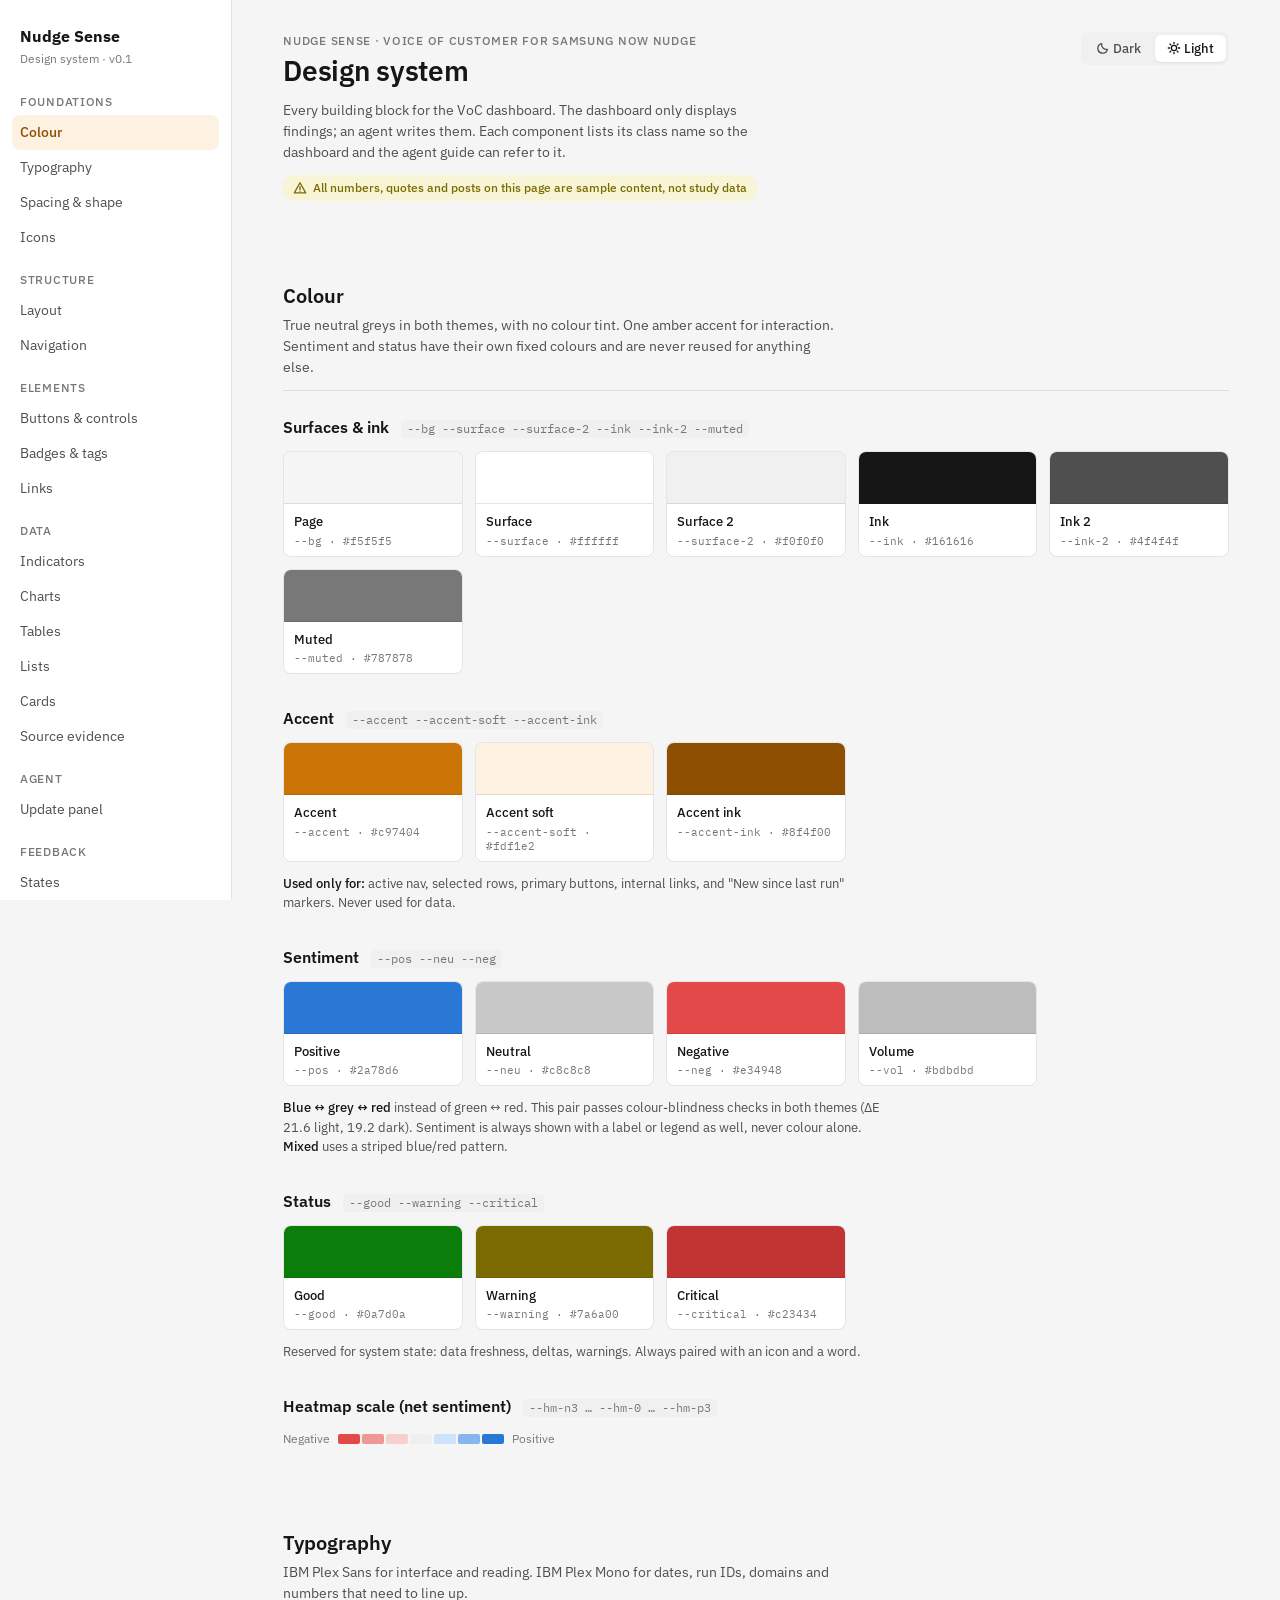
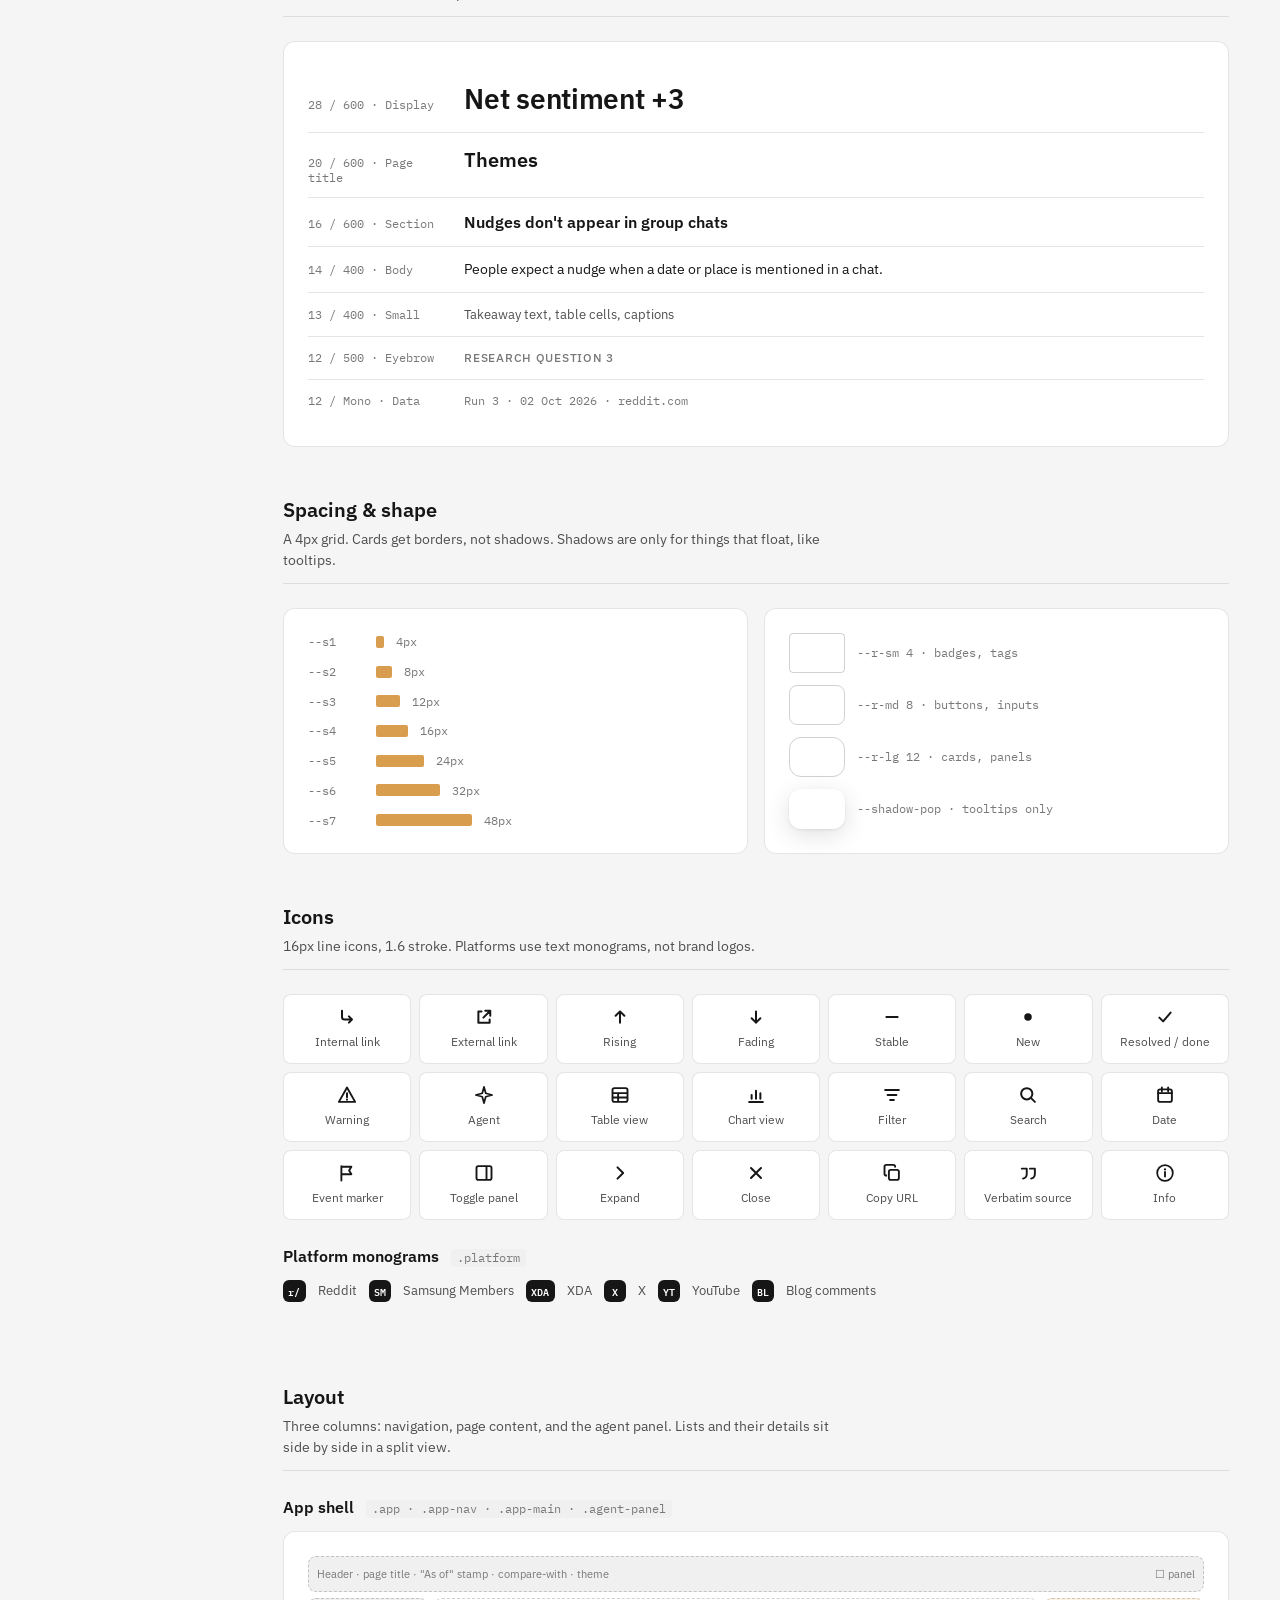
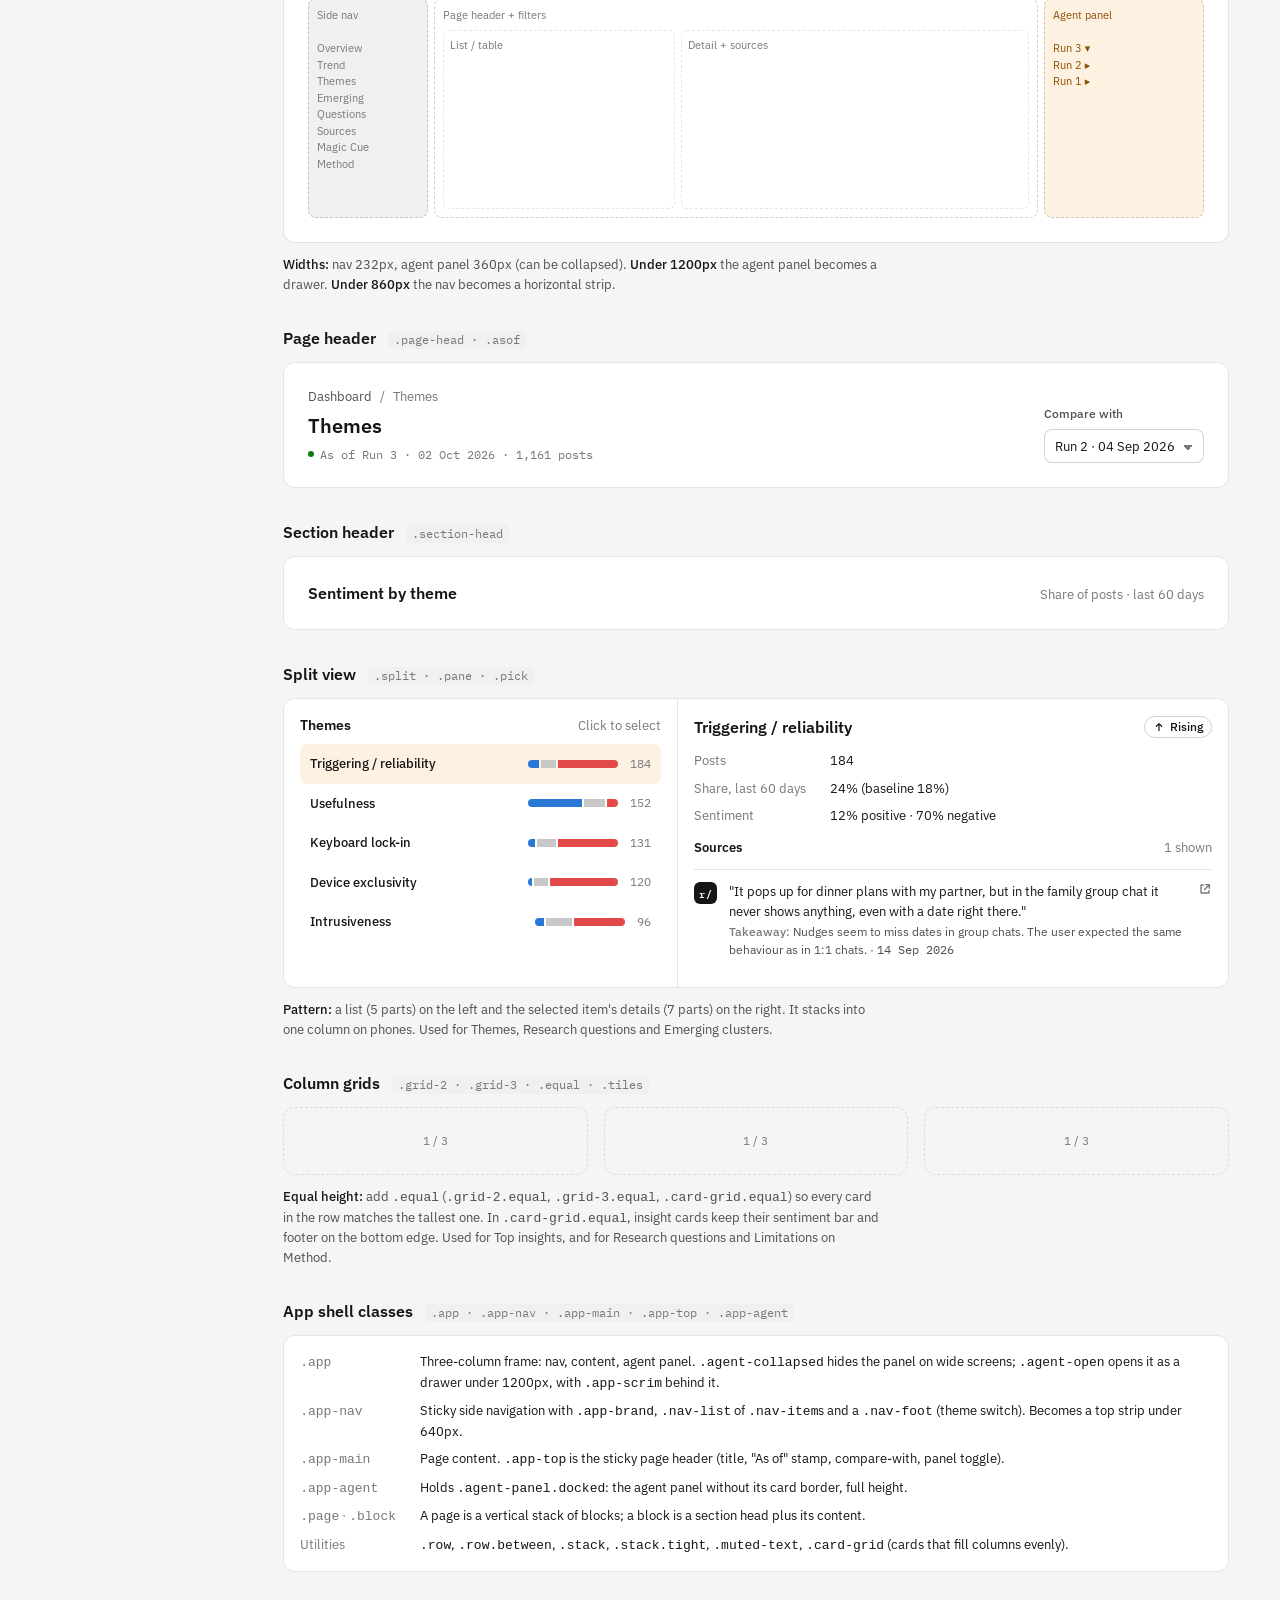
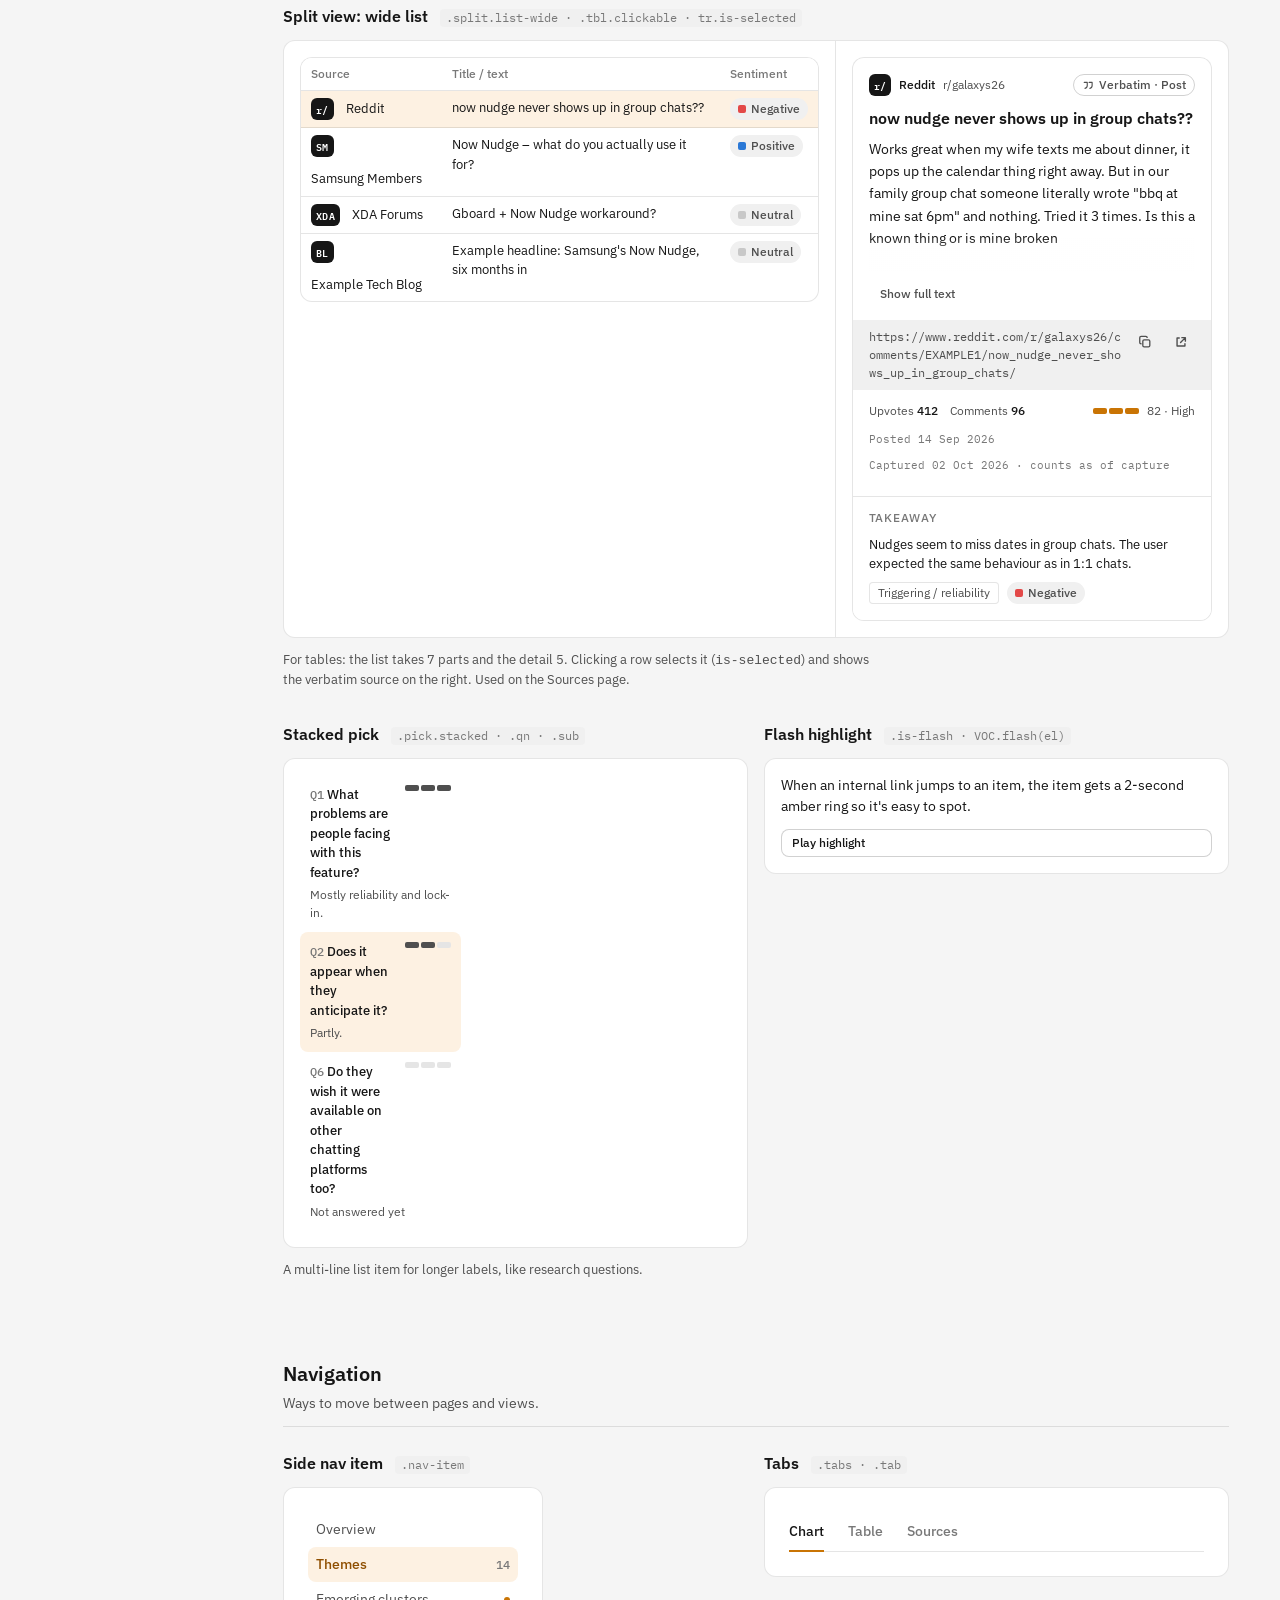
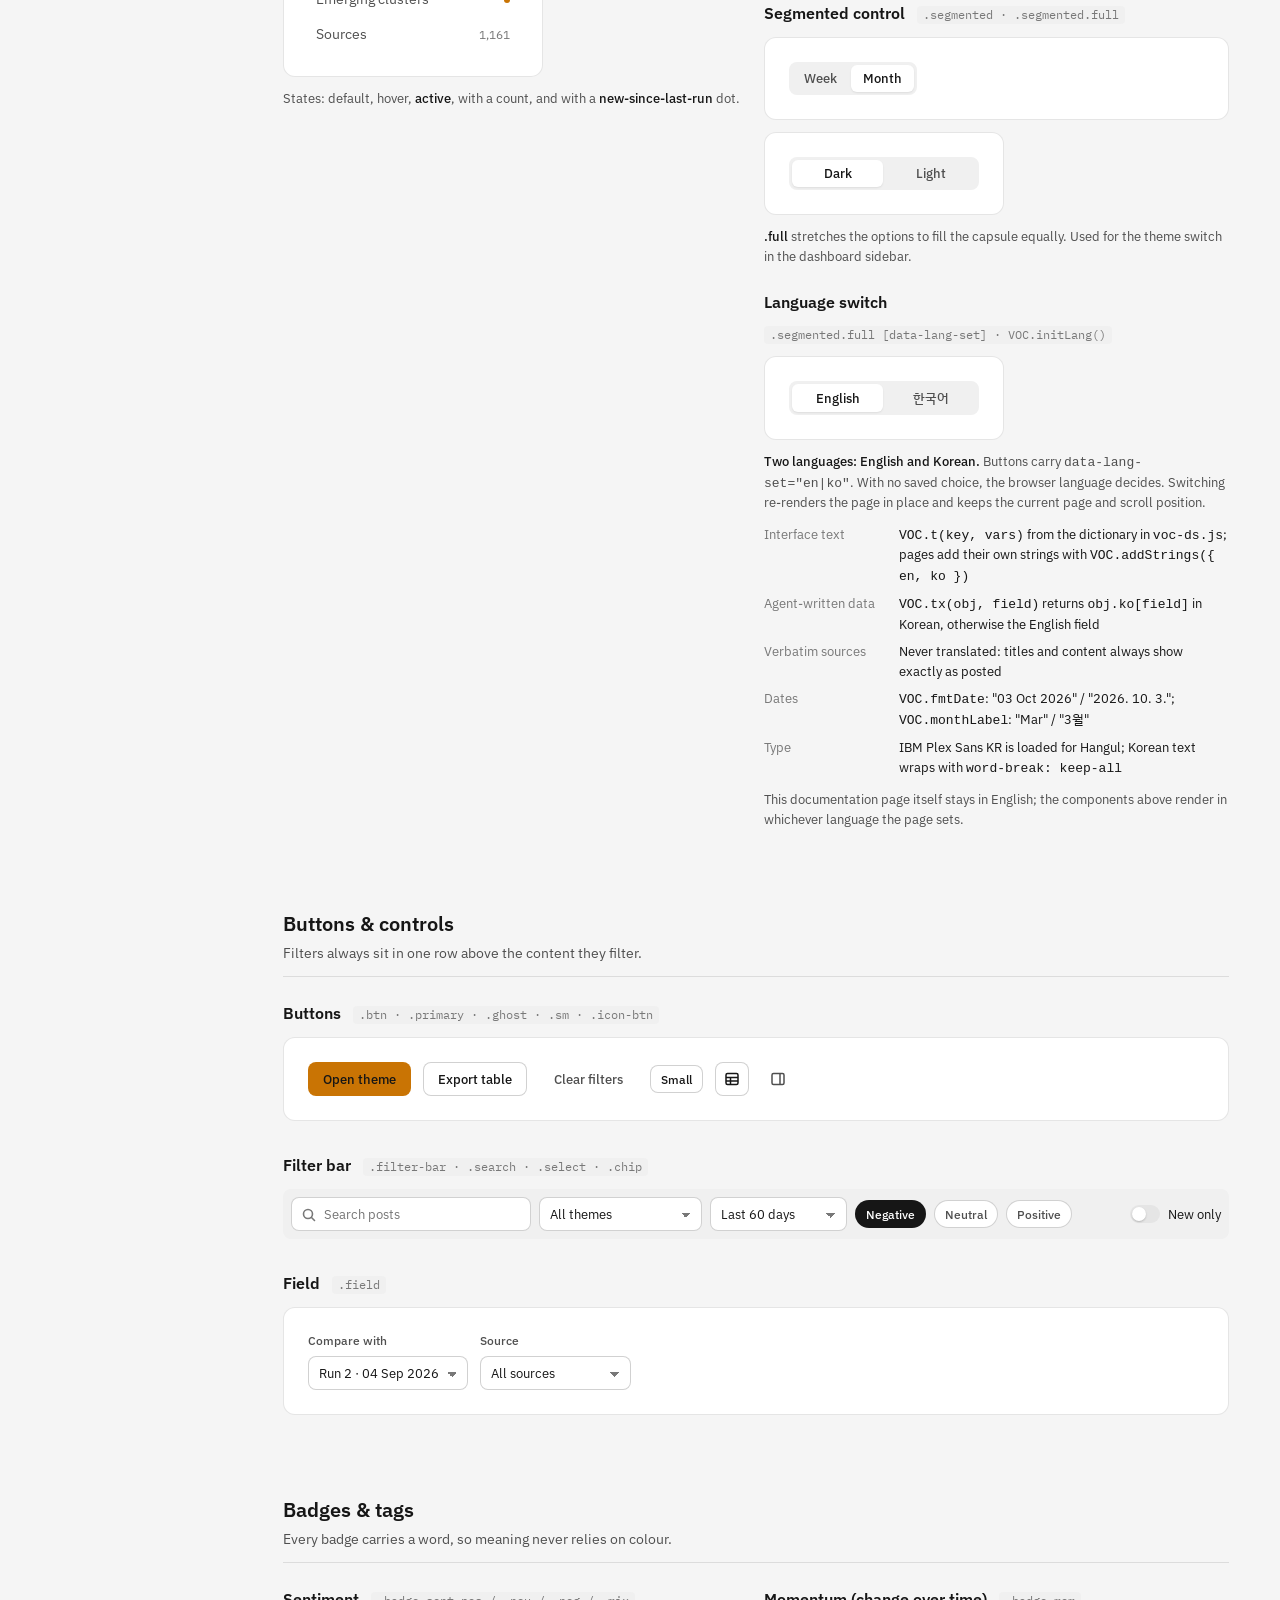
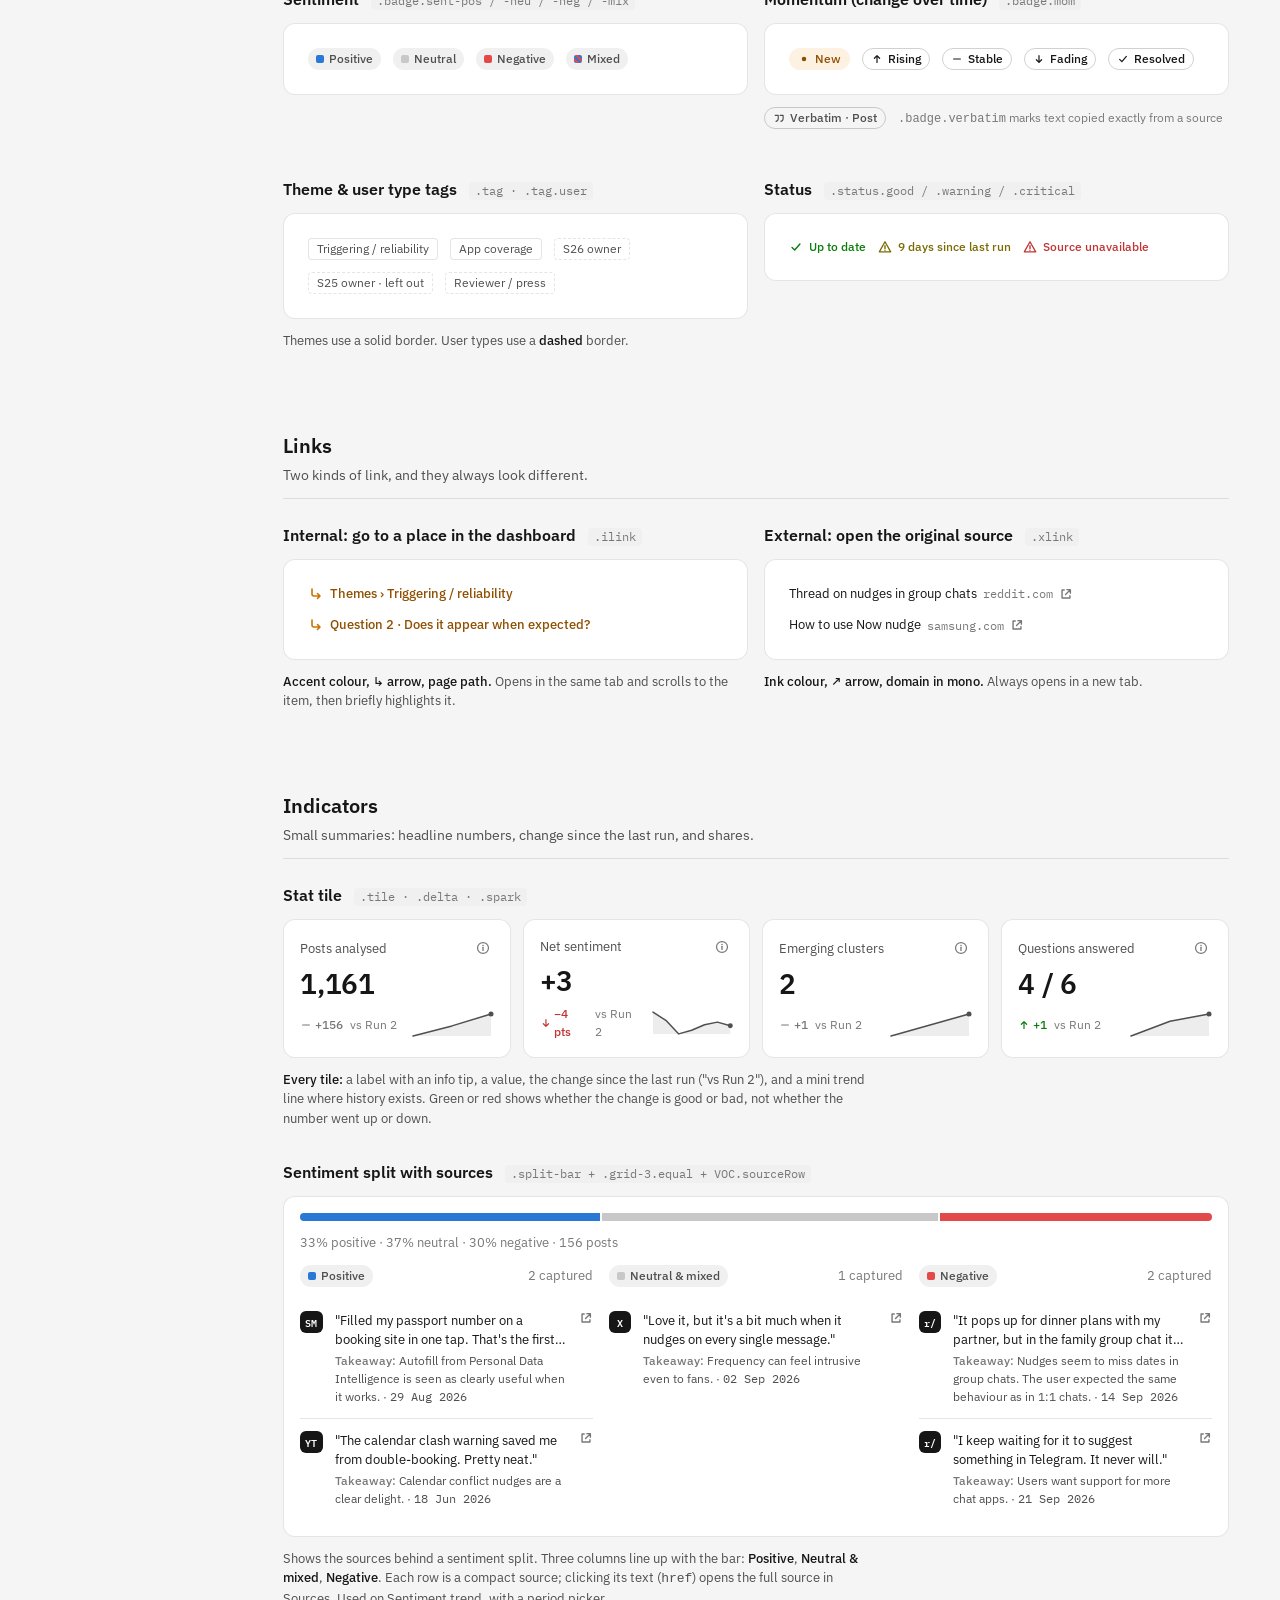
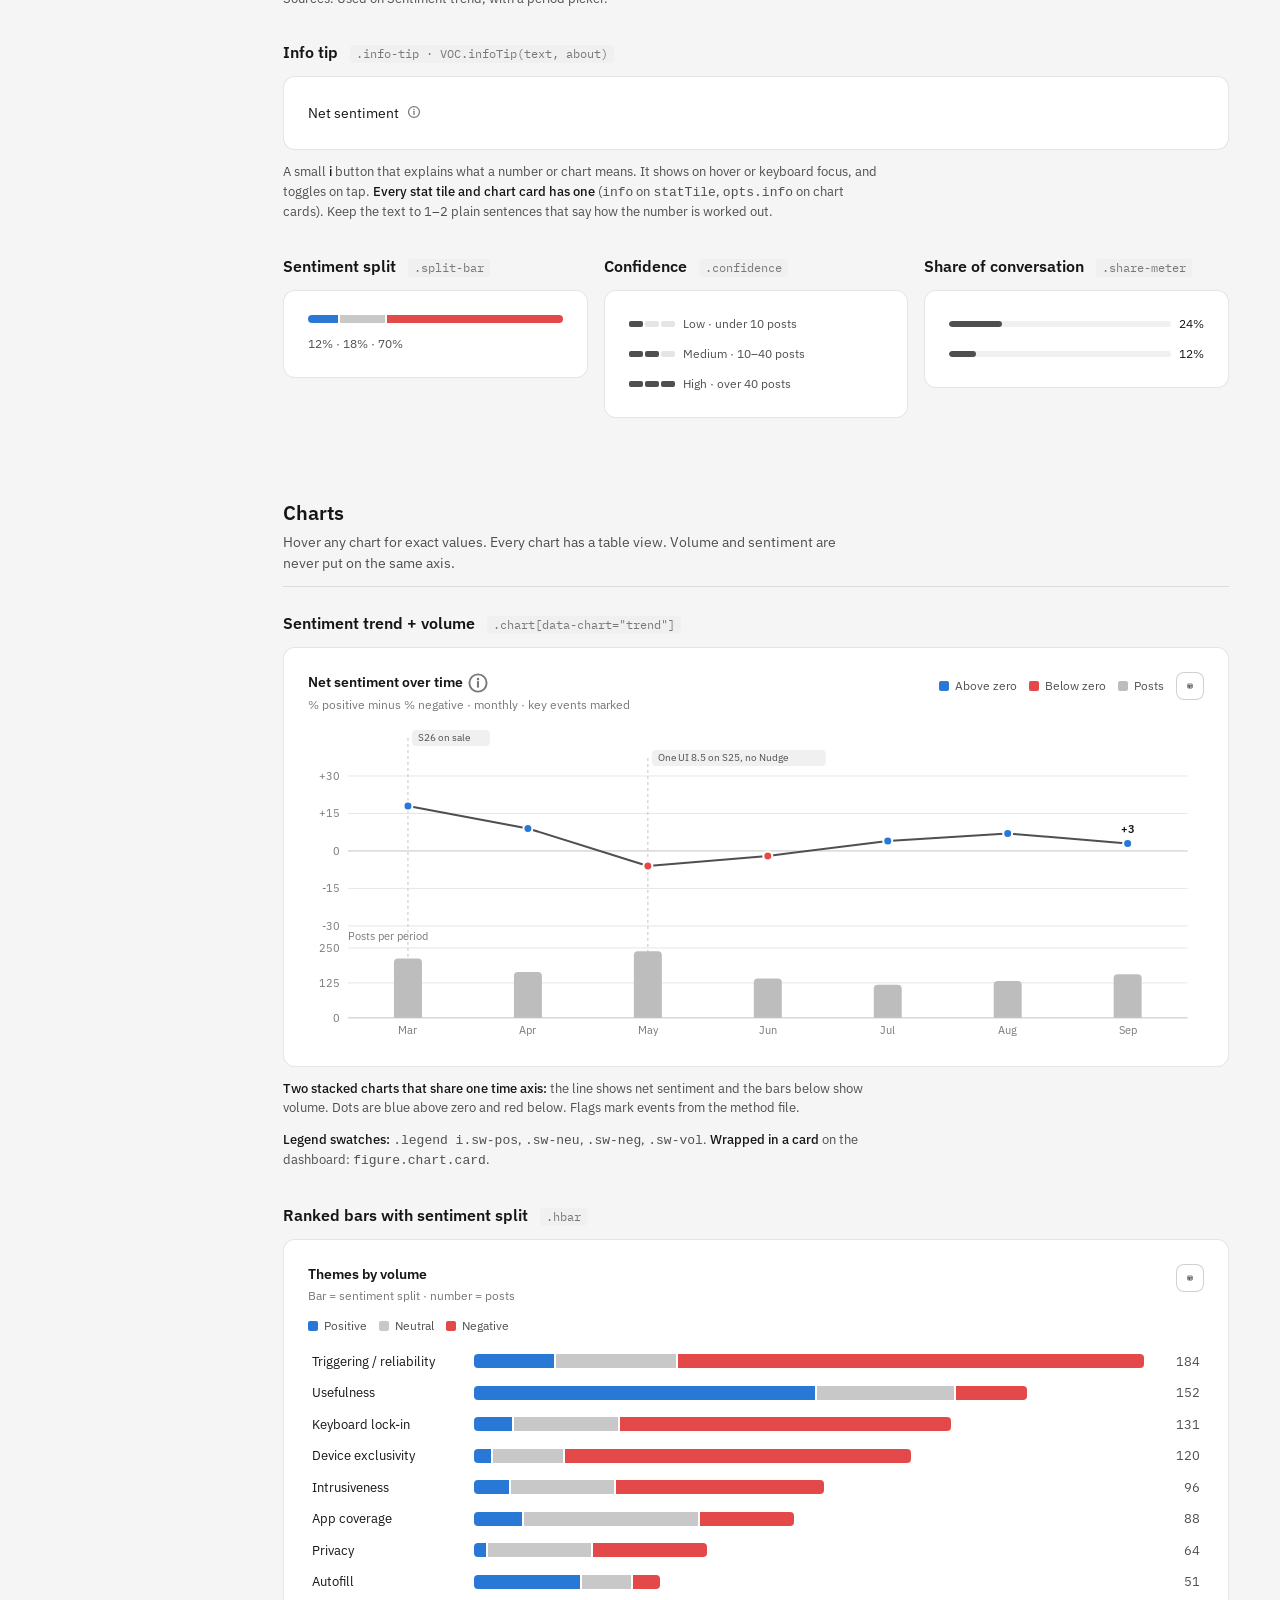
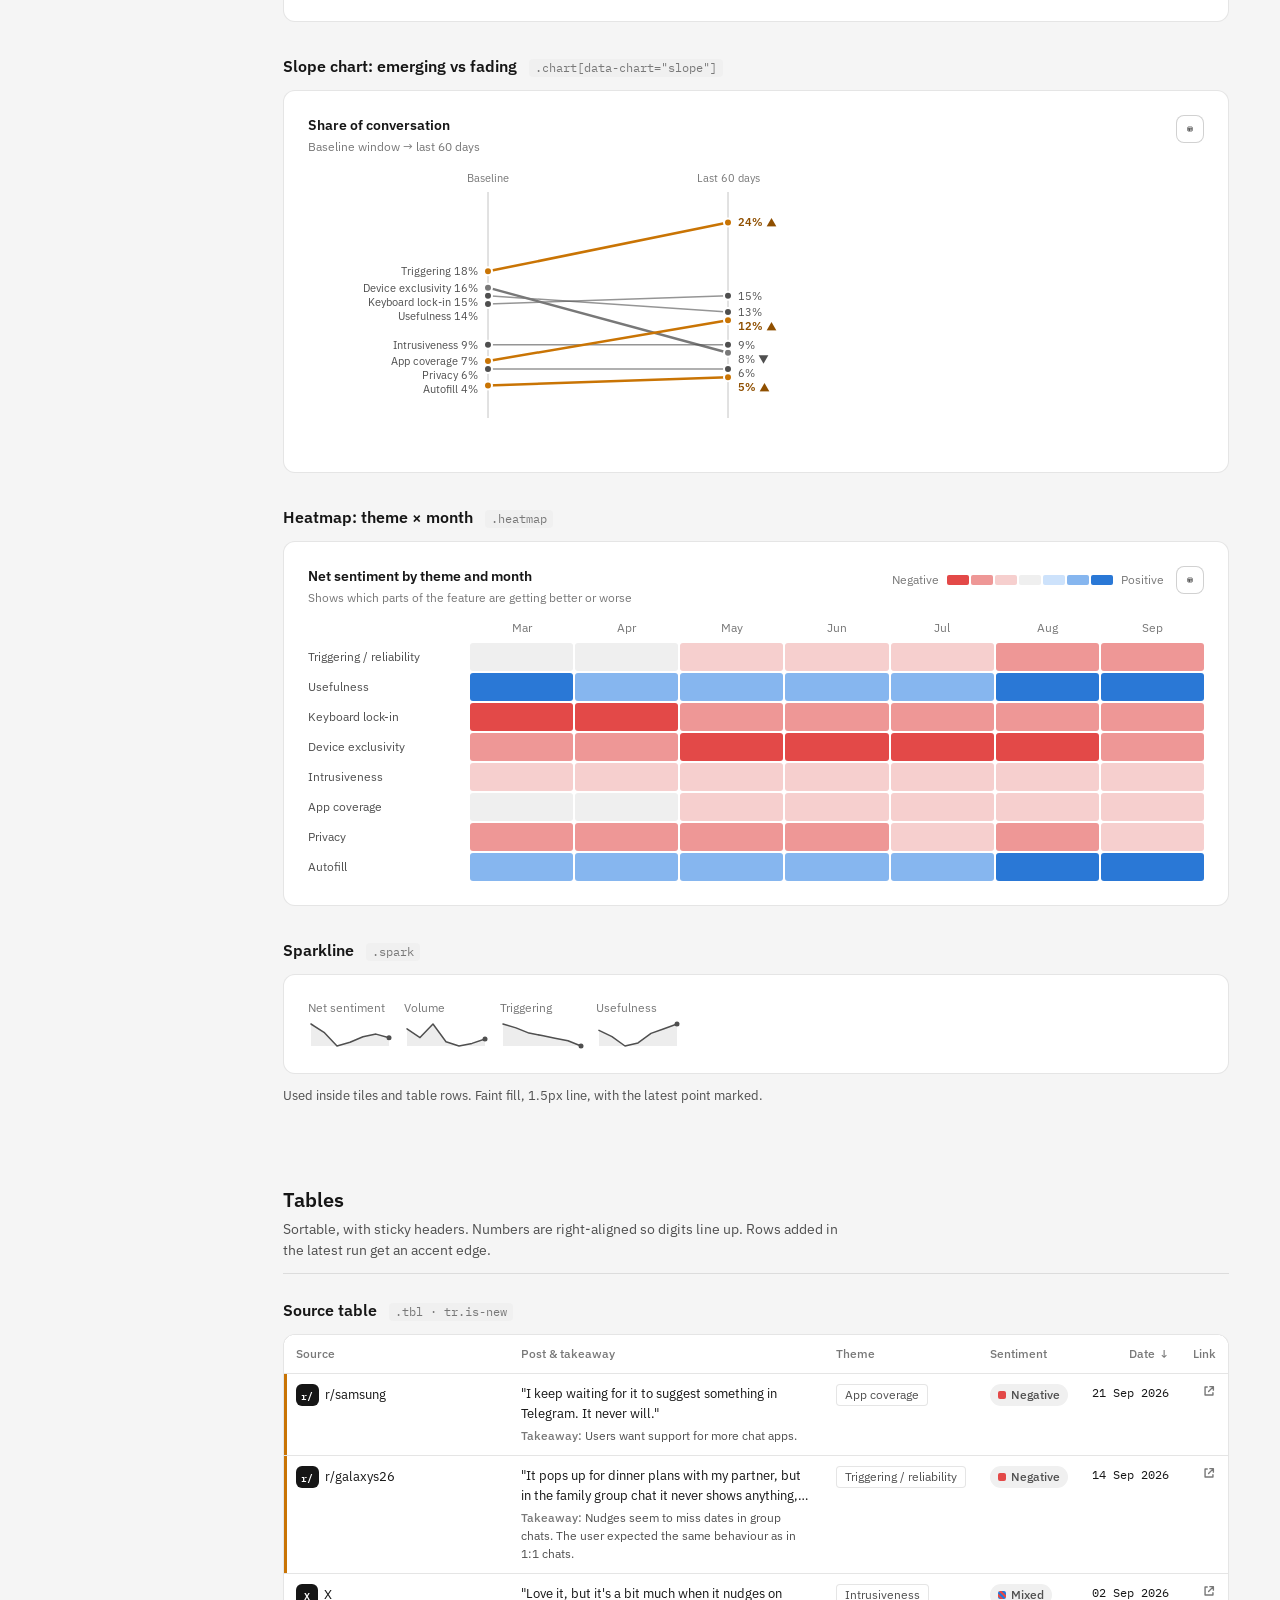
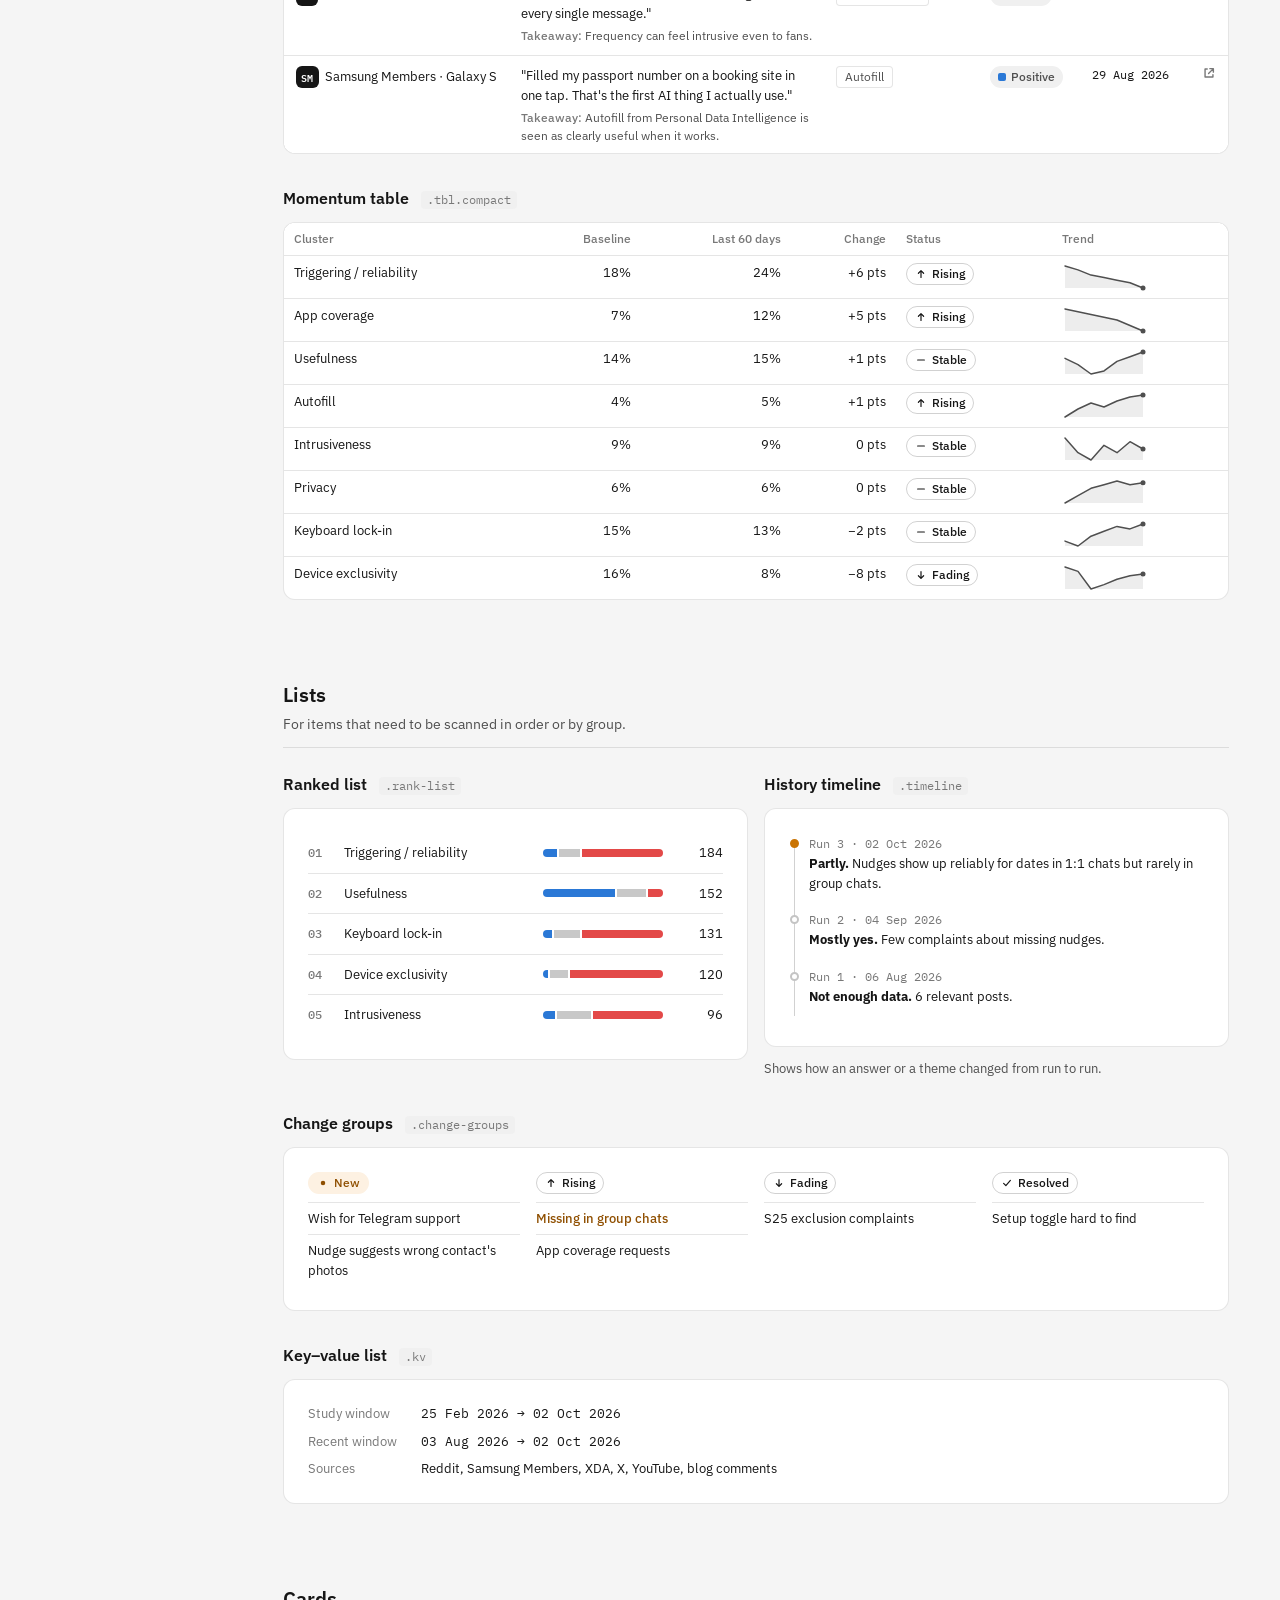
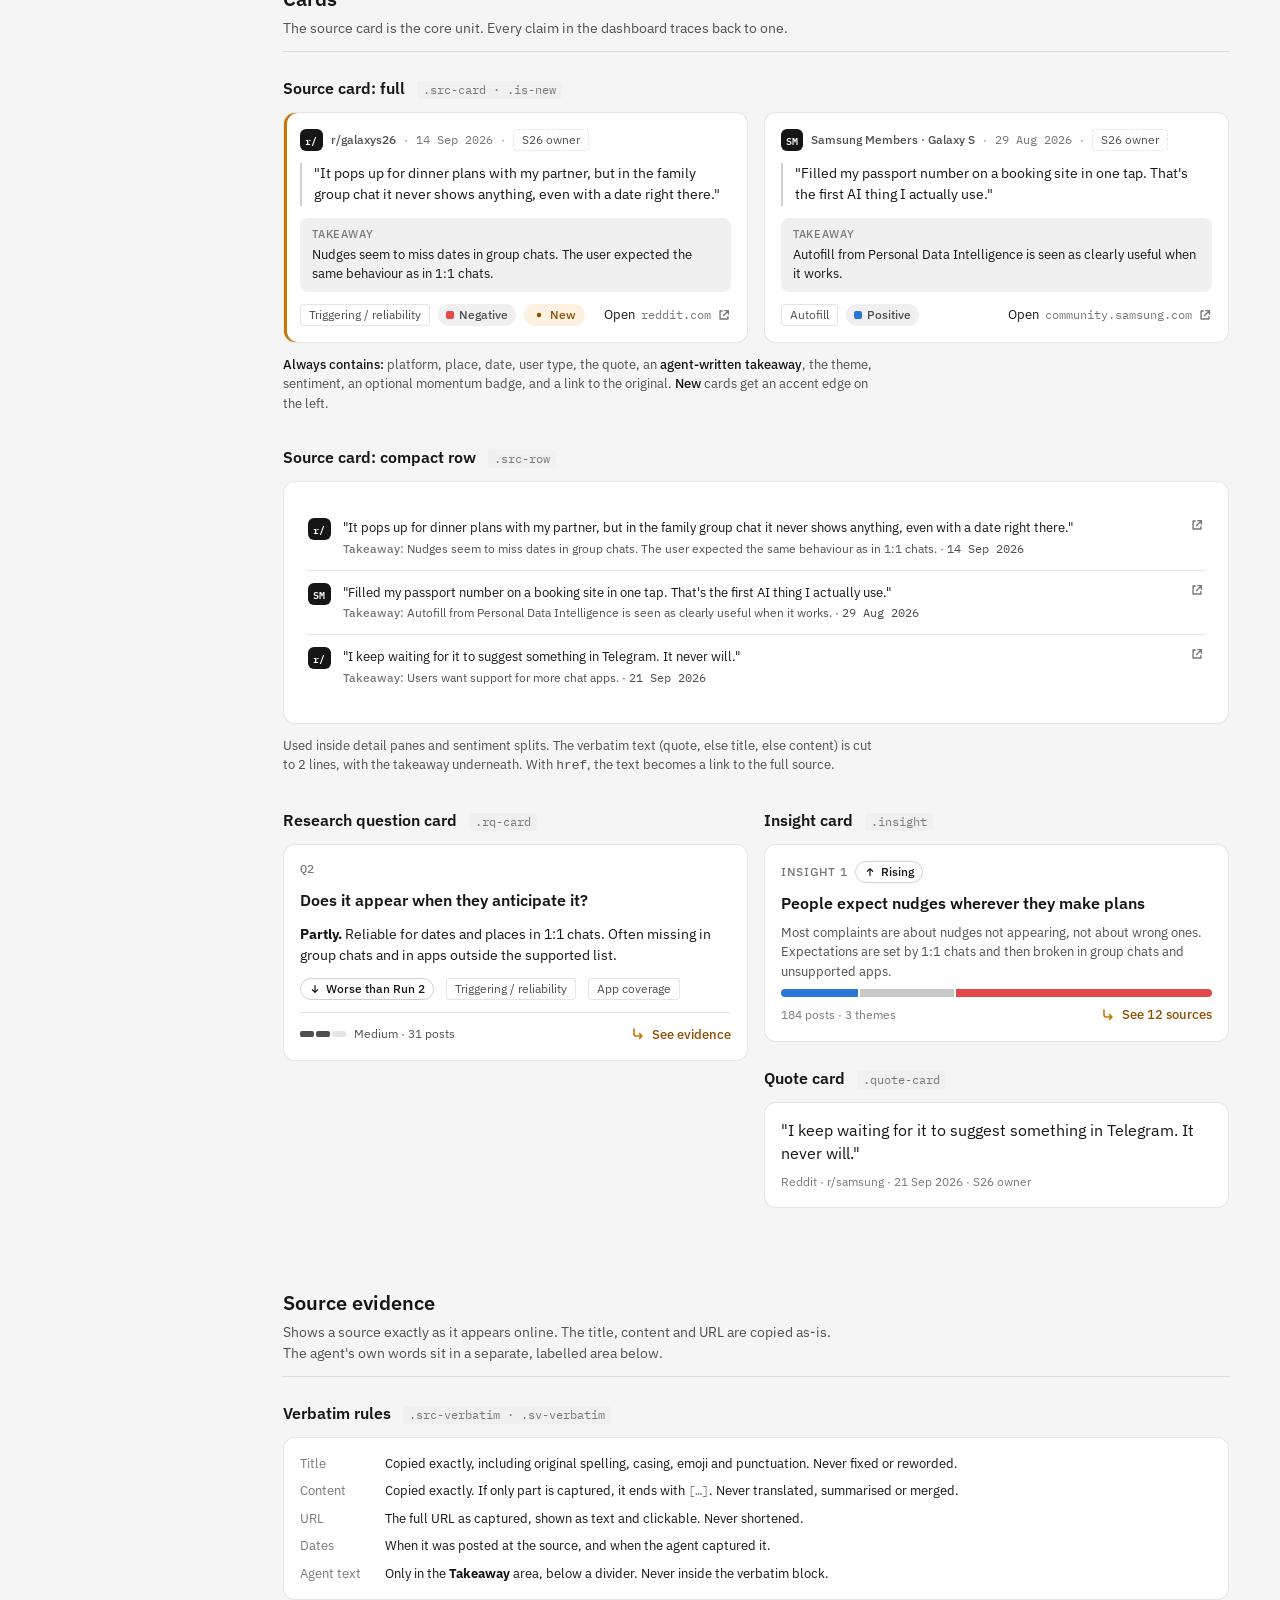
==== commit e233caaf: "Add Korean version: English/한국어 switch, Korean UI strings and Korean copies of agent-written text Co" ====
--- a/dashboard/design-system.html
+++ b/dashboard/design-system.html
@@ -352,6 +352,22 @@
             </div>
           </div>
           <p class="spec-note"><b>.full</b> stretches the options to fill the capsule equally. Used for the theme switch in the dashboard sidebar.</p>
+          <div class="spec-head" style="margin-top:var(--s5)"><h3>Language switch</h3><code>.segmented.full [data-lang-set] · VOC.initLang()</code></div>
+          <div class="stage" style="max-width:240px">
+            <div class="segmented full" role="group" aria-label="Language example" data-seg>
+              <button type="button" aria-pressed="true">English</button>
+              <button type="button" aria-pressed="false">한국어</button>
+            </div>
+          </div>
+          <p class="spec-note"><b>Two languages: English and Korean.</b> Buttons carry <code>data-lang-set="en|ko"</code>. With no saved choice, the browser language decides. Switching re-renders the page in place and keeps the current page and scroll position.</p>
+          <dl class="kv" style="margin-top:var(--s3)">
+            <dt>Interface text</dt><dd><code>VOC.t(key, vars)</code> from the dictionary in <code>voc-ds.js</code>; pages add their own strings with <code>VOC.addStrings({ en, ko })</code></dd>
+            <dt>Agent-written data</dt><dd><code>VOC.tx(obj, field)</code> returns <code>obj.ko[field]</code> in Korean, otherwise the English field</dd>
+            <dt>Verbatim sources</dt><dd>Never translated: titles and content always show exactly as posted</dd>
+            <dt>Dates</dt><dd><code>VOC.fmtDate</code>: "03 Oct 2026" / "2026. 10. 3."; <code>VOC.monthLabel</code>: "Mar" / "3월"</dd>
+            <dt>Type</dt><dd>IBM Plex Sans KR is loaded for Hangul; Korean text wraps with <code>word-break: keep-all</code></dd>
+          </dl>
+          <p class="spec-note">This documentation page itself stays in English; the components above render in whichever language the page sets.</p>
         </div>
       </div>
     </section>
--- a/dashboard/voc-ds.css
+++ b/dashboard/voc-ds.css
@@ -4,7 +4,7 @@
    Used by design-system.html (documentation) and index.html (dashboard).
    Edit components HERE; both pages update.
    ========================================================= */
-@import url("https://fonts.googleapis.com/css2?family=IBM+Plex+Mono:wght@400;500&family=IBM+Plex+Sans:wght@400;500;600&display=swap");
+@import url("https://fonts.googleapis.com/css2?family=IBM+Plex+Mono:wght@400;500&family=IBM+Plex+Sans:wght@400;500;600&family=IBM+Plex+Sans+KR:wght@400;500;600&display=swap");
 
 /* =========================================================
    1. TOKENS — light is the base; dark redefines tokens only
@@ -50,7 +50,7 @@
   --vol-hover:#8f8f8f;
 
   /* Type */
-  --font: "IBM Plex Sans", system-ui, -apple-system, "Segoe UI", sans-serif;
+  --font: "IBM Plex Sans", "IBM Plex Sans KR", "Apple SD Gothic Neo", "Malgun Gothic", system-ui, -apple-system, "Segoe UI", sans-serif;
   --mono: "IBM Plex Mono", ui-monospace, "SF Mono", Menlo, monospace;
   --fs-xs: 12px; --fs-sm: 13px; --fs-md: 14px; --fs-lg: 16px; --fs-xl: 20px; --fs-2xl: 28px;
   /* Space (4pt) */
@@ -103,6 +103,8 @@
 :focus-visible { outline: 2px solid var(--accent); outline-offset: 2px; border-radius: 4px; }
 [hidden] { display: none !important; }
 .num { font-variant-numeric: tabular-nums; }
+/* Korean: keep words whole when wrapping */
+:root:lang(ko) body { word-break: keep-all; overflow-wrap: anywhere; }
 .mono { font-family: var(--mono); }
 .eyebrow { font-size: var(--fs-xs); letter-spacing: .06em; text-transform: uppercase; color: var(--muted); font-weight: 500; }
 @media (prefers-reduced-motion: reduce) { * { transition: none !important; animation: none !important; } }
